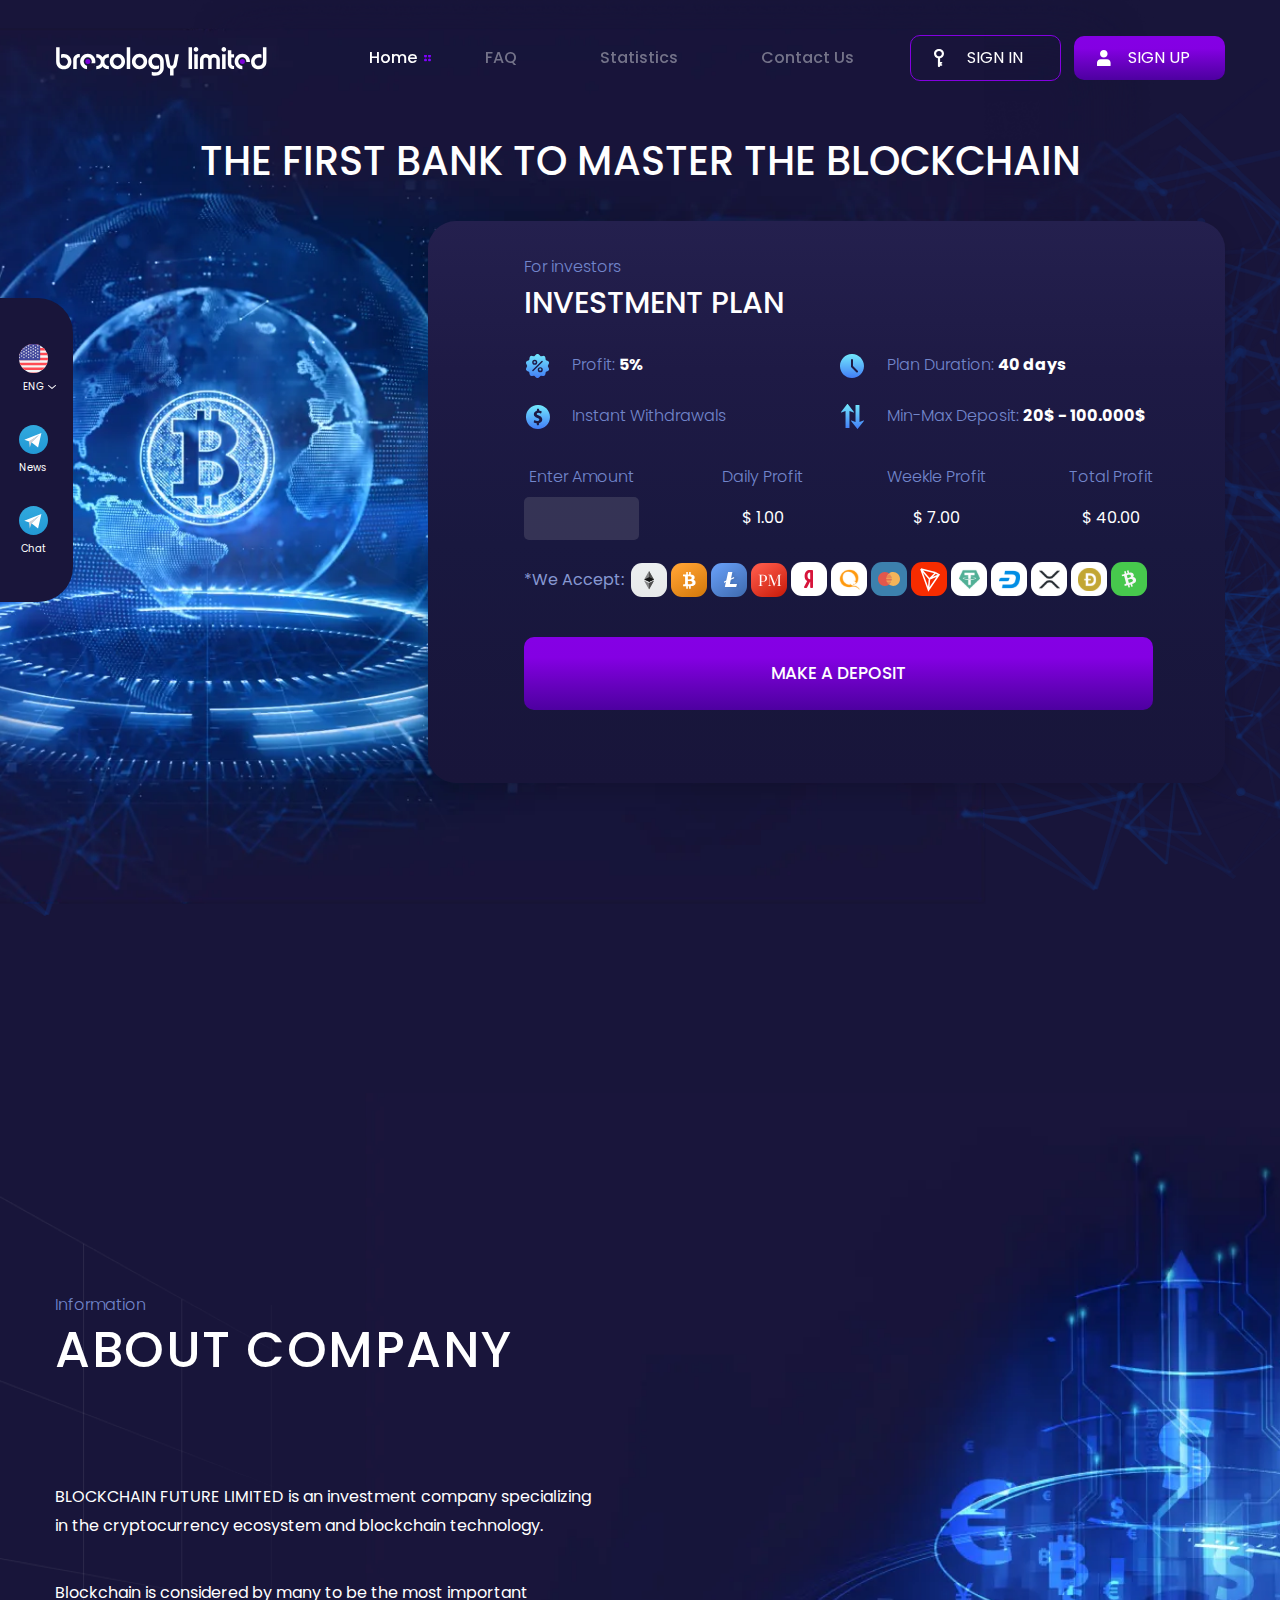
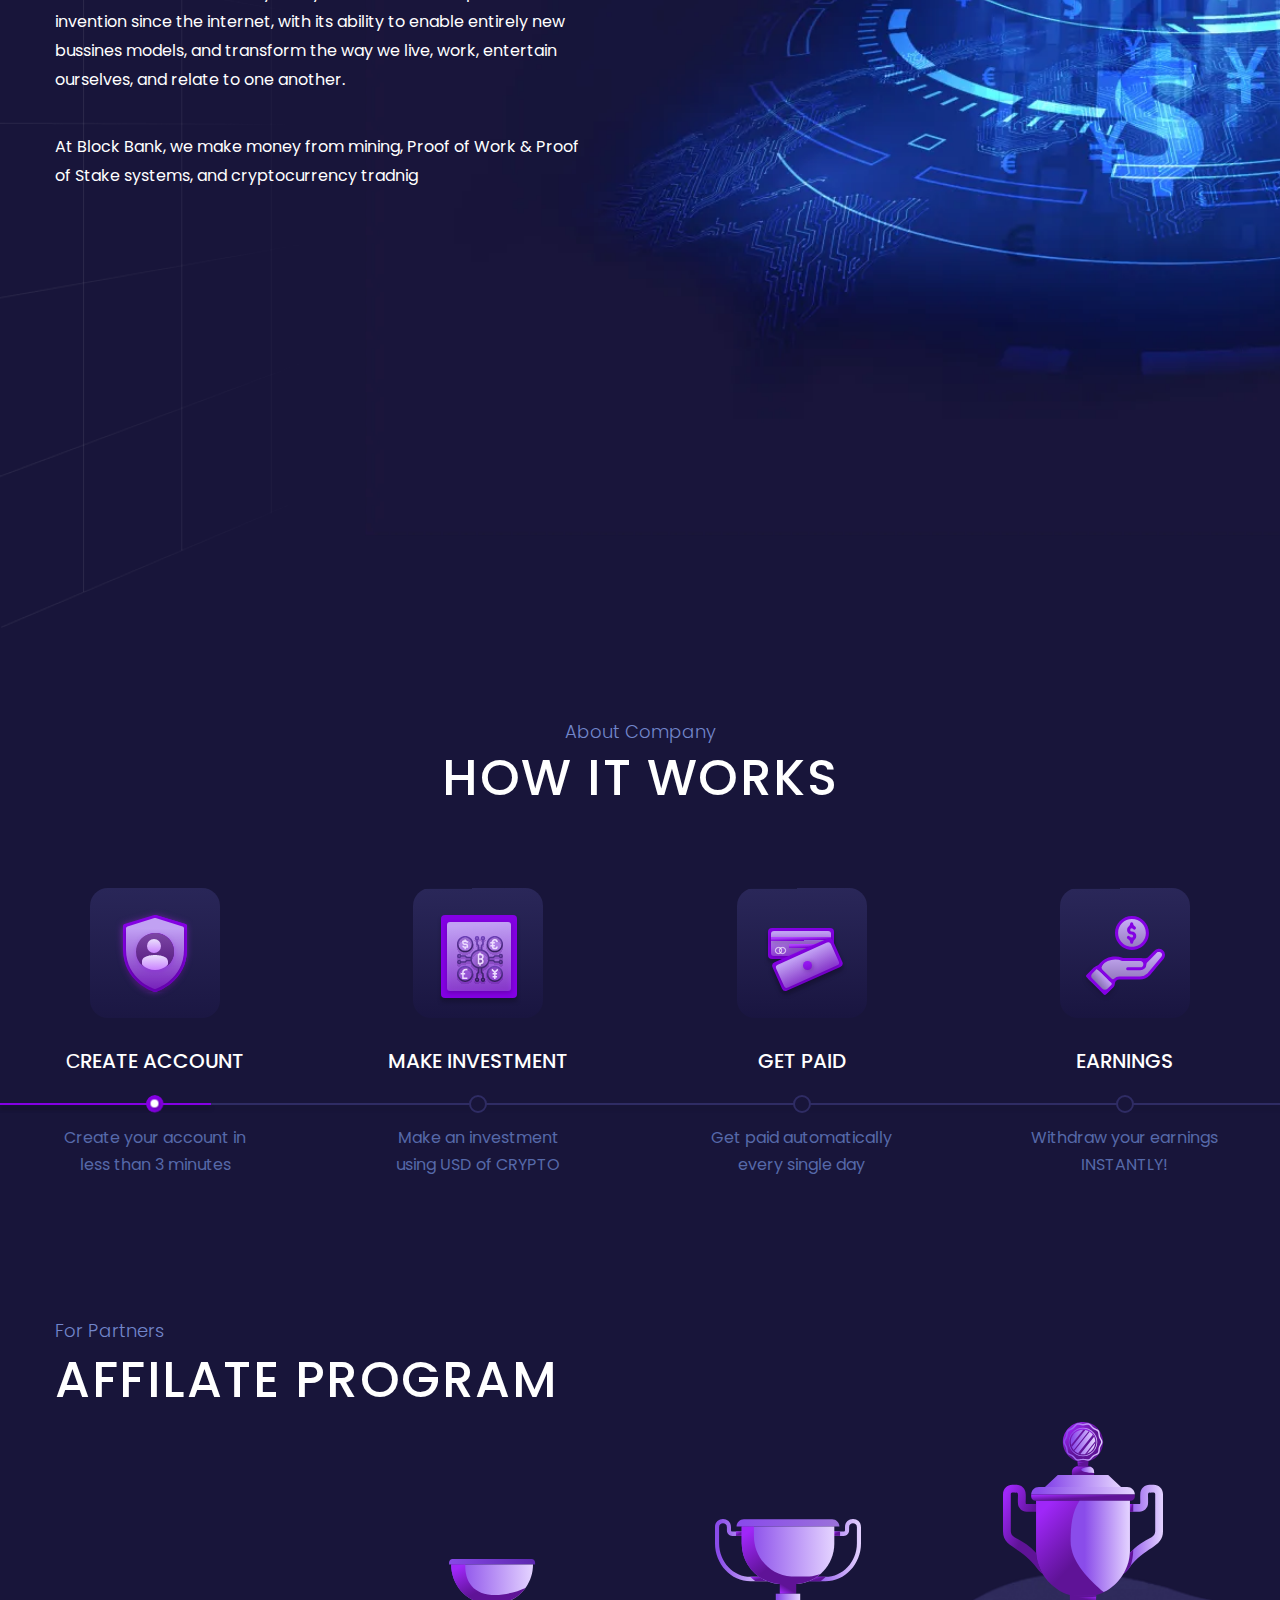
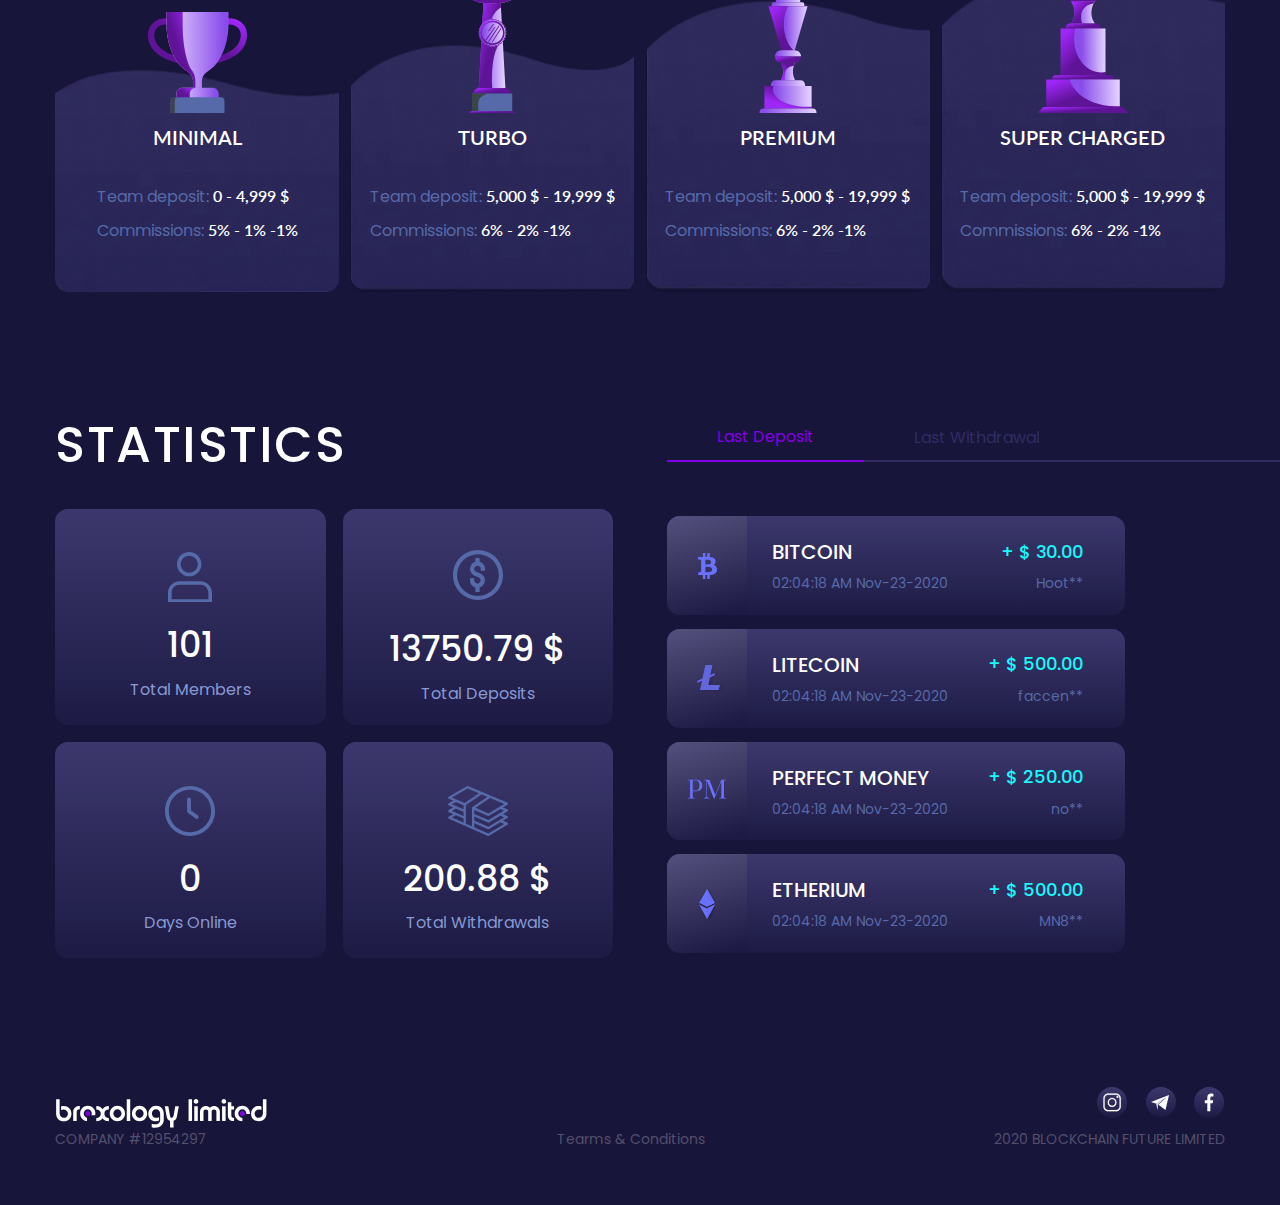
==== index.html @ f053d2dd "Project is finished." ====
<!DOCTYPE html><html lang="en"><head>   <meta charset="UTF-8">   <meta http-equiv="X-UA-Compatible" content="IE=edge">   <meta name="viewport" content="width=device-width, initial-scale=1.0">   <link rel="stylesheet" href="css/style.min.css">   <link rel="preconnect" href="https://fonts.gstatic.com">	<link href="https://fonts.googleapis.com/css2?family=Lato:wght@700&family=Poppins:wght@300;400;500;600&display=swap" rel="stylesheet">    <title>Brexology Limited</title></head><body>	<!-- .wrapper -->	<div class="wrapper">		<!-- .header --><header class="header">	<div class="container">		<div class="header__body">			<div class="header__left logo">				<div class="header__language">					<picture><source srcset="img/usa.svg" type="image/webp"><img src="img/usa.svg" alt="img" class="header__language-img"></picture>				</div>				<a href="#" class="logo__link">				   <picture><source srcset="img/logo.svg" type="image/webp"><img class="logo__img" src="img/logo.svg" alt="broxology limitod"></picture>				</a>			</div>			<div class="header__right">				<ul class="header__list">					<li class="header__item">						<a href="index.html" class="header__link header__link--active">						   Home					   </a>				   </li>					<li class="header__item">						<a href="faq.html" class="header__link">						   FAQ					   </a>				   </li>					<li class="header__item">						<a href="statistics.html" class="header__link">						   Statistics					   </a>				   </li>					<li class="header__item">						<a href="contact.html" class="header__link ">						   Contact Us					   </a>				   </li>				</ul>				<div class="header__enter">					<a class="header__signin" href="#" >						SIGN IN 					</a>					<a class="header__signup" href="sign-up.html" >						SIGN UP					</a>				</div>				<div class="header__socials">					<a href="#" class="header__socials-link">						<picture><source srcset="img/telegram.svg" type="image/webp"><img src="img/telegram.svg" alt="telegram"></picture>						<p class="header__socials-text">							News						</p>					</a>					<a href="#" class="header__socials-link">						<picture><source srcset="img/telegram.svg" type="image/webp"><img src="img/telegram.svg" alt="telegram"></picture>						<p class="header__socials-text">							Chat						</p>					</a>				</div>			</div>			<div class="header__burger">				<span></span>			</div>		</div>	</div></header>		<!-- .main -->		<main class="main">			<div class="left-socials">				<div class="left-socials__language">					<picture><source srcset="img/usa.svg" type="image/webp"><img src="img/usa.svg" alt="img" class="left-socials__language-img"></picture>					<p class="left-socials__language-text">						ENG					</p>				</div>				<a href="#" class="left-socials__link">					<picture><source srcset="img/telegram.svg" type="image/webp"><img src="img/telegram.svg" alt="telegram"></picture>					<p class="left-socials__text">						News					</p>				</a>				<a href="#" class="left-socials__link">					<picture><source srcset="img/telegram.svg" type="image/webp"><img src="img/telegram.svg" alt="telegram"></picture>					<p class="left-socials__text">						Chat					</p>				</a>			</div>			<section class="bank">				<div class="container">					<div class="bank__body">						<h1 class="bank__title">							THE FIRST BANK TO MASTER THE BLOCKCHAIN						</h1>						<div class="bank-wrapper">							<div class="bank__card">								<p class="bank__card-uptitle">									For investors								</p>								<h3 class="bank__card-title">									investment plan								</h3>								<div class="bank__card-info">									<p class="bank__card-text bank__card-text--profit">										Profit: <span>5%</span>									</p>									<p class="bank__card-text bank__card-text--duration">										Plan Duration: <span>40 days</span>									</p>									<p class="bank__card-text bank__card-text--withdrawals">										Instant Withdrawals									</p>									<p class="bank__card-text bank__card-text--deposit">										Min-Max Deposit: <span>20$ - 100.000$</span>									</p>								</div>								<div class="bank__calculator calculator">									<div class="calculator-wrapper">										<p class="calculator__title">											Enter Amount										</p>										<p>											<input type="text" class="calculator__input">										</p>									</div>									<div class="calculator-wrapper">										<p class="calculator__title">											Daily Profit										</p>										<div class="calculator__result calculator__result--daily">											$ 1.00										</div>									</div>									<div class="calculator-wrapper">										<p class="calculator__title">											Weekle Profit										</p>										<div class="calculator__result calculator__result--weekly">											$ 7.00  										</div>									</div>									<div class="calculator-wrapper">										<p class="calculator__title">											Total Profit										</p>										<div class="calculator__result calculator__result--total">											$ 40.00    										</div>									</div>								</div>								<div class="bank__accept">									<p class="bank__accept-title">										*We Accept:									</p>									<div class="bank__accept-images">										<picture><source srcset="img/bank/img-1.svg" type="image/webp"><img src="img/bank/img-1.svg" alt="img"></picture>										<picture><source srcset="img/bank/img-2.svg" type="image/webp"><img src="img/bank/img-2.svg" alt="img"></picture>										<picture><source srcset="img/bank/img-3.svg" type="image/webp"><img src="img/bank/img-3.svg" alt="img"></picture>										<picture><source srcset="img/bank/img-4.svg" type="image/webp"><img src="img/bank/img-4.svg" alt="img"></picture>										<picture><source srcset="img/bank/img-5.svg" type="image/webp"><img src="img/bank/img-5.svg" alt="img"></picture>										<picture><source srcset="img/bank/img-6.svg" type="image/webp"><img src="img/bank/img-6.svg" alt="img"></picture>										<picture><source srcset="img/bank/img-7.svg" type="image/webp"><img src="img/bank/img-7.svg" alt="img"></picture>										<picture><source srcset="img/bank/img-8.svg" type="image/webp"><img src="img/bank/img-8.svg" alt="img"></picture>										<picture><source srcset="img/bank/img-9.svg" type="image/webp"><img src="img/bank/img-9.svg" alt="img"></picture>										<picture><source srcset="img/bank/img-10.svg" type="image/webp"><img src="img/bank/img-10.svg" alt="img"></picture>										<picture><source srcset="img/bank/img-11.svg" type="image/webp"><img src="img/bank/img-11.svg" alt="img"></picture>										<picture><source srcset="img/bank/img-12.svg" type="image/webp"><img src="img/bank/img-12.svg" alt="img"></picture>										<picture><source srcset="img/bank/img-13.svg" type="image/webp"><img src="img/bank/img-13.svg" alt="img"></picture>									</div>								</div>								<a class="bank__btn btn" href="#">									make a deposit  								</a>							</div>						</div>					</div>				</div>			</section>			<section class="about">				<div class="container">					<div class="about__body">						<p class="about__uptitle">							Information						</p>						<h2 class="about__title">							ABOUT COMPANY						</h2>						<div class="about-wrapper">							<p class="about__text">								BLOCKCHAIN FUTURE LIMITED is an investment company specializing in the								cryptocurrency ecosystem and blockchain technology.							</p>							<p class="about__text">								Blockchain is considered by many to be the most important								invention since the internet, with its ability to enable entirely new								bussines models, and transform the way we live, work, entertain								ourselves, and relate to one another.							</p>							<p class="about__text">								At Block Bank, we make money from mining, Proof of Work &								Proof of Stake systems, and cryptocurrency tradnig							</p>						</div>					</div>				</div>			</section>			<section class="work">				<div class="work__line"></div>				<div class="container">					<div class="work__body">						<p class="work__uptitle">							About Company						</p>						<h2 class="work__title">							HOW IT WORKS						</h2>						<div class="work__cards">							<div class="work__card">								<picture><source srcset="img/work/img-1.svg" type="image/webp"><img class="work__card-img" src="img/work/img-1.svg" alt="img"></picture>								<h4 class="work__card-title work__card-title--first">									СREATE ACCOUNT								</h4>								<p class="work__card-text">									Create your account in less than 3 minutes 								</p>							</div>							<div class="work__card">								<picture><source srcset="img/work/img-2.svg" type="image/webp"><img class="work__card-img" src="img/work/img-2.svg" alt="img"></picture>								<h4 class="work__card-title">									MAKE INVESTMENT								</h4>								<p class="work__card-text">									Make an investment using USD of CRYPTO								</p>							</div>							<div class="work__card">								<picture><source srcset="img/work/img-3.svg" type="image/webp"><img class="work__card-img" src="img/work/img-3.svg" alt="img"></picture>								<h4 class="work__card-title">									GET PAID								</h4>								<p class="work__card-text">									Get paid automatically every single day								</p>							</div>							<div class="work__card">								<picture><source srcset="img/work/img-4.svg" type="image/webp"><img class="work__card-img" src="img/work/img-4.svg" alt="img"></picture>								<h4 class="work__card-title">									earnings								</h4>								<p class="work__card-text">									Withdraw your earnings INSTANTLY!								</p>							</div>						</div>					</div>				</div>			</section>			<section class="program">				<div class="container">					<div class="program__body">						<p class="program__uptitle">							For Partners						</p>						<h2 class="program__title">							AFFILATE PROGRAM						</h2>						<div class="program__cards">							<div class="program__card program__card--first">								<picture><source srcset="img/program/img-1.svg" type="image/webp"><img src="img/program/img-1.svg" alt="img" class="program__card-img"></picture>								<h5 class="program__card-title">									MINIMAL								</h5>								<div class="program__card-wrapper">									<p class="program__card-text">										Team deposit: <span>0 - 4,999 $</span>									</p>									<p class="program__card-text">										Commissions: <span>5% - 1% -1%</span>									</p>								</div>							</div>							<div class="program__card program__card--second">								<picture><source srcset="img/program/img-2.svg" type="image/webp"><img src="img/program/img-2.svg" alt="img" class="program__card-img"></picture>								<h5 class="program__card-title">									TURBO								</h5>								<div class="program__card-wrapper">									<p class="program__card-text">										Team deposit: <span>5,000 $ - 19,999 $</span>									</p>									<p class="program__card-text">										Commissions: <span>6% - 2% -1%</span>									</p>								</div>							</div>							<div class="program__card program__card--third">								<picture><source srcset="img/program/img-3.svg" type="image/webp"><img src="img/program/img-3.svg" alt="img" class="program__card-img"></picture>								<h5 class="program__card-title">									PREMIUM								</h5>								<div class="program__card-wrapper">									<p class="program__card-text">										Team deposit: <span>5,000 $ - 19,999 $</span>									</p>									<p class="program__card-text">										Commissions: <span>6% - 2% -1%</span>									</p>								</div>							</div>							<div class="program__card program__card--fourth">								<picture><source srcset="img/program/img-4.svg" type="image/webp"><img src="img/program/img-4.svg" alt="img" class="program__card-img"></picture>								<h5 class="program__card-title">									SUPER CHARGED								</h5>								<div class="program__card-wrapper">									<p class="program__card-text">										Team deposit: <span>5,000 $ - 19,999 $</span>									</p>									<p class="program__card-text">										Commissions: <span>6% - 2% -1%</span>									</p>								</div>							</div>						</div>					</div>				</div>			</section>			<section class="stats">				<div class="container">					<div class="stats__body">						<div class="stats__left">							<h2 class="stats__title">								statistics							</h2>							<div class="stats__cards">								<div class="stats__card">									<picture><source srcset="img/platform-1.svg" type="image/webp"><img src="img/platform-1.svg" alt="img" class="stats__card-img"></picture>									<div class="stats__card-number">										101									</div>									<p class="stats__card-text">										Total Members									</p>								</div>								<div class="stats__card">									<picture><source srcset="img/platform-6.svg" type="image/webp"><img src="img/platform-6.svg" alt="img" class="stats__card-img"></picture>									<div class="stats__card-number">										13750.79 $									</div>									<p class="stats__card-text">										Total Deposits									</p>								</div>								<div class="stats__card">									<picture><source srcset="img/platform-2.svg" type="image/webp"><img src="img/platform-2.svg" alt="img" class="stats__card-img"></picture>									<div class="stats__card-number">										0									</div>									<p class="stats__card-text">										Days Online									</p>								</div>								<div class="stats__card">									<picture><source srcset="img/platform-7.svg" type="image/webp"><img src="img/platform-7.svg" alt="img" class="stats__card-img"></picture>									<div class="stats__card-number">										200.88 $									</div>									<p class="stats__card-text">										Total Withdrawals									</p>								</div>							</div>						</div>						<div class="stats__right">							<div class="stats__btns">								<div class="stats__btn active">									Last Deposit								</div>								<div class="stats__btn">									Last Withdrawal								</div>							</div>							<div class="stats__content">								<div class="stats__bottom-card active">									<div class="stats__row stats__row--bitcoin">										<div class="stats__bottom-card-top">											<h5 class="stats__bottom-card-title">												BITCOIN											</h5>											<div class="stats__bottom-card-price">												+ $ 30.00											</div>										</div>										<div class="stats__bottom-card-bottom">											<div class="stats__bottom-card-date">												02:04:18 AM  Nov-23-2020 											</div>											<div class="stats__bottom-card-mode">												Hoot**											</div>										</div>									</div>									<div class="stats__row stats__row--litecoin">										<div class="stats__bottom-card-top">											<h5 class="stats__bottom-card-title">												Litecoin											</h5>											<div class="stats__bottom-card-price">												+ $ 500.00											</div>										</div>										<div class="stats__bottom-card-bottom">											<div class="stats__bottom-card-date">												02:04:18 AM  Nov-23-2020 											</div>											<div class="stats__bottom-card-mode">												faccen**											</div>										</div>									</div>									<div class="stats__row stats__row--perfmoney">										<div class="stats__bottom-card-top">											<h5 class="stats__bottom-card-title">												Perfect money											</h5>											<div class="stats__bottom-card-price">												+ $ 250.00											</div>										</div>										<div class="stats__bottom-card-bottom">											<div class="stats__bottom-card-date">												02:04:18 AM  Nov-23-2020 											</div>											<div class="stats__bottom-card-mode">												no**											</div>										</div>									</div>									<div class="stats__row stats__row--etherium">										<div class="stats__bottom-card-top">											<h5 class="stats__bottom-card-title">												Etherium											</h5>											<div class="stats__bottom-card-price">												+ $ 500.00											</div>										</div>										<div class="stats__bottom-card-bottom">											<div class="stats__bottom-card-date">												02:04:18 AM  Nov-23-2020 											</div>											<div class="stats__bottom-card-mode">												MN8**											</div>										</div>									</div>								</div>								<div class="stats__bottom-card">									<div class="stats__row stats__row--bitcoin">										<div class="stats__bottom-card-top">											<h5 class="stats__bottom-card-title">												WITHDRAWAL											</h5>											<div class="stats__bottom-card-price">												+ $ 30.00											</div>										</div>										<div class="stats__bottom-card-bottom">											<div class="stats__bottom-card-date">												02:04:18 AM  Nov-23-2020 											</div>											<div class="stats__bottom-card-mode">												Hoot**											</div>										</div>									</div>									<div class="stats__row stats__row--litecoin">										<div class="stats__bottom-card-top">											<h5 class="stats__bottom-card-title">												WITHDRAWAL											</h5>											<div class="stats__bottom-card-price">												+ $ 500.00											</div>										</div>										<div class="stats__bottom-card-bottom">											<div class="stats__bottom-card-date">												02:04:18 AM  Nov-23-2020 											</div>											<div class="stats__bottom-card-mode">												faccen**											</div>										</div>									</div>									<div class="stats__row stats__row--perfmoney">										<div class="stats__bottom-card-top">											<h5 class="stats__bottom-card-title">												WITHDRAWAL											</h5>											<div class="stats__bottom-card-price">												+ $ 250.00											</div>										</div>										<div class="stats__bottom-card-bottom">											<div class="stats__bottom-card-date">												02:04:18 AM  Nov-23-2020 											</div>											<div class="stats__bottom-card-mode">												no**											</div>										</div>									</div>									<div class="stats__row stats__row--etherium">										<div class="stats__bottom-card-top">											<h5 class="stats__bottom-card-title">												WITHDRAWAL											</h5>											<div class="stats__bottom-card-price">												+ $ 500.00											</div>										</div>										<div class="stats__bottom-card-bottom">											<div class="stats__bottom-card-date">												02:04:18 AM  Nov-23-2020 											</div>											<div class="stats__bottom-card-mode">												MN8**											</div>										</div>									</div>								</div>							</div>						</div>					</div>				</div>			</section>		</main>		<!-- .footer --><footer class="footer">	<div class="container">		<div class="footer__body">			<div class="footer__left">				<div class="footer__logo logo">					<picture><source srcset="img/logo.svg" type="image/webp"><img class="logo__img" src="img/logo.svg" alt="logo"></picture>				</div>				<div class="footer__company">					COMPANY #12954297				</div>			</div>			<a class="footer__conditions" href="#">				Tearms & Conditions			</a>			<div class="footer__right">				<div class="footer__socials">					<a class="footer__link" href="#">						<picture><source srcset="img/socials/instagram.svg" type="image/webp"><img class="footer__img" src="img/socials/instagram.svg" alt="instagram"></picture>					</a>					<a class="footer__link" href="#">						<picture><source srcset="img/socials/telegram.svg" type="image/webp"><img class="footer__img" src="img/socials/telegram.svg" alt="telegram"></picture>					</a>					<a class="footer__link" href="#">						<picture><source srcset="img/socials/facebook.svg" type="image/webp"><img class="footer__img" src="img/socials/facebook.svg" alt="facebook"></picture>					</a>				</div>				<div class="footer__copyright">					2020 BLOCKCHAIN FUTURE LIMITED				</div>			</div>		</div>	</div></footer>	</div>	<script src="https://code.jquery.com/jquery-3.6.0.min.js"></script>   <script src="js/main.min.js"></script></body></html>
---- css/style.min.css ----
@charset "UTF-8";@font-face{font-family:FuturaPT-Medium;font-display:swap;src:url(../fonts/FuturaPT-Medium.woff) format("woff"),url(../fonts/FuturaPT-Medium.woff2) format("woff2");font-weight:400;font-style:normal}*{padding:0;margin:0;border:0;-webkit-tap-highlight-color:transparent}*,:after,:before{-webkit-box-sizing:border-box;box-sizing:border-box;-webkit-tap-highlight-color:transparent}:active,:focus{outline:0}a:active,a:focus{outline:0}aside,footer,header,nav{display:block}body,html{height:100%;width:100%;font-size:100%;line-height:1;font-size:14px;-ms-text-size-adjust:100%;-moz-text-size-adjust:100%;-webkit-text-size-adjust:100%}button,input,textarea{font-family:inherit}input::-ms-clear{display:none}button{cursor:pointer}button::-moz-focus-inner{padding:0;border:0}a,a:visited{text-decoration:none}a:hover{text-decoration:none}ul li{list-style:none}img{vertical-align:top}h1,h2,h3,h4,h5,h6{font-size:inherit;font-weight:400}body,html{height:100%}body{font-family:Poppins,sans-serif;font-weight:400;font-size:16px;line-height:24px;color:#8798d2;overflow-x:hidden;background-color:#18153a}body.fixed{overflow:hidden}.wrapper{display:-webkit-box;display:-ms-flexbox;display:flex;-webkit-box-orient:vertical;-webkit-box-direction:normal;-ms-flex-direction:column;flex-direction:column;min-height:100%}.main{-webkit-box-flex:1;-ms-flex:1 0 auto;flex:1 0 auto}.footer{-webkit-box-flex:0;-ms-flex:0 0 auto;flex:0 0 auto}.container{max-width:1200px;margin:0 auto;padding:0 15px}.image-wrapper{background-image:url(../img/statistic-bg.png);background-size:cover;background-position:center;background-repeat:no-repeat}.slider__slide{width:325px!important}.slider__row{display:-webkit-box;display:-ms-flexbox;display:flex;-webkit-box-align:center;-ms-flex-align:center;align-items:center;margin-bottom:17px;width:100%}.slider__row:last-child{margin-bottom:0}.slider__slide-info{padding-left:10px;width:100%}.slider__slide-top{display:-webkit-box;display:-ms-flexbox;display:flex;-webkit-box-align:center;-ms-flex-align:center;align-items:center;-webkit-box-pack:justify;-ms-flex-pack:justify;justify-content:space-between;margin-bottom:1px}.slider__slide-title{font-size:17px;line-height:1.7;color:#fff}.slider__slide-price{font-weight:500;font-size:17px;line-height:1.7;text-transform:uppercase;color:#18f8fa}.slider__slide-bottom{display:-webkit-box;display:-ms-flexbox;display:flex;-webkit-box-align:center;-ms-flex-align:center;align-items:center;-webkit-box-pack:justify;-ms-flex-pack:justify;justify-content:space-between}.slider__slide-date{font-size:12px;line-height:1.7;color:#5669a9}.slider__slide-mode{font-size:12px;line-height:1.7;color:#fff}.slick-track{display:-webkit-box;display:-ms-flexbox;display:flex}.slick-list{overflow:hidden}.slick-dots{display:-webkit-box;display:-ms-flexbox;display:flex;-webkit-box-align:center;-ms-flex-align:center;align-items:center;-webkit-box-pack:center;-ms-flex-pack:center;justify-content:center;padding-top:60px}.slick-dots button{background-color:transparent;font-size:0;border-radius:50%;width:11px;height:11px;border:1px solid rgba(114,134,203,.51)}.slick-dots li.slick-active button{background-color:#8100df;border-color:#8100df}.slick-dots li+li{margin-left:30px}.btn{position:relative;background:-webkit-gradient(linear,left top,left bottom,from(#8500e5),color-stop(28.13%,#8400e3),color-stop(62.5%,#6901c1),to(#4d00a0));background:-o-linear-gradient(top,#8500e5 0,#8400e3 28.13%,#6901c1 62.5%,#4d00a0 100%);background:linear-gradient(180deg,#8500e5 0,#8400e3 28.13%,#6901c1 62.5%,#4d00a0 100%);border-radius:10px;z-index:1}.btn::after{content:'';position:absolute;width:100%;height:100%;top:0;left:0;right:0;background:-webkit-gradient(linear,left top,left bottom,from(#640ba4),color-stop(28.13%,#580c8e),color-stop(62.5%,#4f0a89),to(#401073));background:-o-linear-gradient(top,#640ba4 0,#580c8e 28.13%,#4f0a89 62.5%,#401073 100%);background:linear-gradient(180deg,#640ba4 0,#580c8e 28.13%,#4f0a89 62.5%,#401073 100%);opacity:0;-webkit-transition:opacity .3s;-o-transition:opacity .3s;transition:opacity .3s;border-radius:10px;z-index:-1}.btn:hover::after{opacity:1}.btn:active{background:-webkit-gradient(linear,left top,left bottom,from(#3c1856),color-stop(50%,#481f65),to(#31174d));background:-o-linear-gradient(top,#3c1856 0,#481f65 50%,#31174d 100%);background:linear-gradient(180deg,#3c1856 0,#481f65 50%,#31174d 100%)}.btn:active::after{display:none}.left-socials{background:#19153a;border-radius:0 35px 35px 0;position:fixed;left:0;top:50%;-webkit-transform:translateY(-50%);-ms-transform:translateY(-50%);transform:translateY(-50%);padding:46px 0;width:73px;padding-left:10px;padding-right:17px;z-index:10}.left-socials__language{margin-bottom:31px;cursor:pointer}.left-socials__language-img{border-radius:50%;margin:0 auto 6px auto;display:block}.left-socials__language-text{background-image:url(../img/arrow.svg);background-position:right center;background-repeat:no-repeat;background-size:8px 4px}.left-socials__language-text,.left-socials__text{font-size:10px;line-height:15px;color:#fff;text-align:center}.left-socials__link{display:block;margin-bottom:31px;-webkit-transition:opacity .3s;-o-transition:opacity .3s;transition:opacity .3s}.left-socials__link:active,.left-socials__link:hover{opacity:.6}.left-socials__link:last-child{margin-bottom:0}.left-socials__link img{display:block;margin:0 auto 6px auto}.header{padding-top:35px;padding-bottom:20px;position:fixed;width:100%;left:0;top:0;z-index:10;background-color:transparent;-webkit-transition:all .25s;-o-transition:all .25s;transition:all .25s}.header.scroll{padding:15px 0;background-color:#100e27}.header__body{display:-webkit-box;display:-ms-flexbox;display:flex;-webkit-box-align:center;-ms-flex-align:center;align-items:center;-webkit-box-pack:justify;-ms-flex-pack:justify;justify-content:space-between}.header__left{display:-webkit-box;display:-ms-flexbox;display:flex;-webkit-box-align:center;-ms-flex-align:center;align-items:center}.header__language{display:none;margin-right:15px;cursor:pointer}.header__language-img{border-radius:50%}.header__right{display:-webkit-box;display:-ms-flexbox;display:flex;-webkit-box-align:center;-ms-flex-align:center;align-items:center}.header__list{display:-webkit-box;display:-ms-flexbox;display:flex;-webkit-box-align:center;-ms-flex-align:center;align-items:center;margin-right:15px}.header__link{font-weight:500;color:#747389;margin:0 41.5px;position:relative;-webkit-transition:all .6s;-o-transition:all .6s;transition:all .6s}.header__link:before{content:"";width:0;height:.1em;position:absolute;bottom:-5px;left:0;background:#8100ff;-webkit-transition:all .3s;-o-transition:all .3s;transition:all .3s}.header__link:hover:before{width:100%;left:0;background:#8100ff}.header__link--active{color:#fff;padding-right:13.5px;margin-right:12.5px}.header__link--active::after{content:'';position:absolute;right:0;top:50%;width:7px;height:7px;-webkit-transform:translateY(-50%);-ms-transform:translateY(-50%);transform:translateY(-50%);background-image:url(../img/nav-active.svg);background-position:center}.header__enter{text-transform:uppercase}.header__socials{display:none;-webkit-box-align:center;-ms-flex-align:center;align-items:center;-ms-flex-pack:distribute;justify-content:space-around;width:330px;padding-bottom:40px}.header__socials-link img{width:58px;height:58px;margin-bottom:10px}.header__socials-text{text-align:center;color:#fff;font-size:18px}.header__signin,.header__signup{width:151px;text-align:center;padding:10px 0;border-radius:10px;display:inline-block;color:#fff;padding-left:18px;position:relative;z-index:1}.header__signin::before,.header__signup::before{content:'';position:absolute;left:23px;top:50%;-webkit-transform:translateY(-50%);-ms-transform:translateY(-50%);transform:translateY(-50%)}.header__signin::after,.header__signup::after{content:'';width:100%;height:100%;opacity:0;border-radius:10px;position:absolute;top:0;left:0;z-index:-1;-webkit-transition:opacity .3s;-o-transition:opacity .3s;transition:opacity .3s}.header__signin:hover::after,.header__signup:hover::after{opacity:1}.header__signin:active::after,.header__signup:active::after{display:none}.header__signin{border:1px solid #8300e1;-webkit-transition:background .3s;-o-transition:background .3s;transition:background .3s}.header__signin::before{background-image:url(../img/sign-in.svg);width:10px;height:18px}.header__signin::after{background:-webkit-gradient(linear,left top,left bottom,from(#8500e5),color-stop(28.13%,#8400e3),color-stop(62.5%,#6901c1),to(#4d00a0));background:-o-linear-gradient(top,#8500e5 0,#8400e3 28.13%,#6901c1 62.5%,#4d00a0 100%);background:linear-gradient(180deg,#8500e5 0,#8400e3 28.13%,#6901c1 62.5%,#4d00a0 100%)}.header__signin:active{background:-webkit-gradient(linear,left top,left bottom,from(#640ba4),color-stop(28.13%,#580c8e),color-stop(62.5%,#4f0a89),to(#401073));background:-o-linear-gradient(top,#640ba4 0,#580c8e 28.13%,#4f0a89 62.5%,#401073 100%);background:linear-gradient(180deg,#640ba4 0,#580c8e 28.13%,#4f0a89 62.5%,#401073 100%)}.header__signup{background:-webkit-gradient(linear,left top,left bottom,from(#8500e5),color-stop(28.13%,#8400e3),color-stop(62.5%,#6901c1),to(#4d00a0));background:-o-linear-gradient(top,#8500e5 0,#8400e3 28.13%,#6901c1 62.5%,#4d00a0 100%);background:linear-gradient(180deg,#8500e5 0,#8400e3 28.13%,#6901c1 62.5%,#4d00a0 100%);margin-left:9px}.header__signup::before{background-image:url(../img/sign-up.svg);width:14px;height:16px}.header__signup::after{background:-webkit-gradient(linear,left top,left bottom,from(#640ba4),color-stop(28.13%,#580c8e),color-stop(62.5%,#4f0a89),to(#401073));background:-o-linear-gradient(top,#640ba4 0,#580c8e 28.13%,#4f0a89 62.5%,#401073 100%);background:linear-gradient(180deg,#640ba4 0,#580c8e 28.13%,#4f0a89 62.5%,#401073 100%)}.header__signup:active{background:-webkit-gradient(linear,left top,left bottom,from(#3c1856),color-stop(50%,#481f65),to(#31174d));background:-o-linear-gradient(top,#3c1856 0,#481f65 50%,#31174d 100%);background:linear-gradient(180deg,#3c1856 0,#481f65 50%,#31174d 100%)}.header__burger{display:none}.bank{padding-top:131px;padding-bottom:310px;background-image:url(../img/bank-bg.png);background-repeat:no-repeat;background-size:cover;background-position:center}.bank__title{text-align:center;font-weight:500;font-size:40px;line-height:60px;color:#fff;max-width:90%;margin:0 auto 30px auto}.bank-wrapper{display:-webkit-box;display:-ms-flexbox;display:flex;-webkit-box-pack:end;-ms-flex-pack:end;justify-content:flex-end}.bank__card{width:797px;padding:34px 72px 73px 96px;background:-webkit-gradient(linear,left top,left bottom,from(#24204e),color-stop(26.43%,#1e1a45),color-stop(57.43%,#19183f),to(#18153a));background:-o-linear-gradient(top,#24204e 0,#1e1a45 26.43%,#19183f 57.43%,#18153a 100%);background:linear-gradient(180deg,#24204e 0,#1e1a45 26.43%,#19183f 57.43%,#18153a 100%);-webkit-box-shadow:0 8px 21px rgba(0,0,0,.15);box-shadow:0 8px 21px rgba(0,0,0,.15);border-radius:28px}.bank__card-uptitle{color:#7286cb;font-weight:300;margin-bottom:1px}.bank__card-title{font-weight:500;font-size:30px;line-height:45px;text-transform:uppercase;color:#fff;margin-bottom:28px}.bank__card-info{display:-webkit-box;display:-ms-flexbox;display:flex;-webkit-box-align:center;-ms-flex-align:center;align-items:center;-webkit-box-pack:justify;-ms-flex-pack:justify;justify-content:space-between;-ms-flex-wrap:wrap;flex-wrap:wrap;margin-bottom:10px}.bank__card-text{font-weight:300;color:#7286cb;-webkit-box-flex:0;-ms-flex:0 0 50%;flex:0 0 50%;position:relative;padding-left:48px;margin-bottom:27px}.bank__card-text::before{content:'';position:absolute;top:50%;left:0;-webkit-transform:translateY(-50%);-ms-transform:translateY(-50%);transform:translateY(-50%);width:26px;height:26px;background-position:center;background-repeat:no-repeat}.bank__card-text--profit::before{background-image:url(../img/bank-profit.svg)}.bank__card-text--withdrawals::before{background-image:url(../img/bank-withdrawals.svg)}.bank__card-text--duration::before{background-image:url(../img/bank-duration.svg)}.bank__card-text--deposit::before{background-image:url(../img/bank-deposit.svg)}.bank__card-text span{color:#fff;font-weight:700}.bank__calculator{display:-webkit-box;display:-ms-flexbox;display:flex;-webkit-box-pack:justify;-ms-flex-pack:justify;justify-content:space-between;margin-bottom:22px;text-align:center}.bank__accept{display:-webkit-box;display:-ms-flexbox;display:flex;-webkit-box-align:center;-ms-flex-align:center;align-items:center;margin-bottom:40px}.bank__accept-title{margin-right:6px}.bank__accept-images img{-webkit-transition:-webkit-transform .1s;transition:-webkit-transform .1s;-o-transition:transform .1s;transition:transform .1s;transition:transform .1s,-webkit-transform .1s;cursor:pointer}.bank__accept-images img:hover{-webkit-transform:scale(1.09);-ms-transform:scale(1.09);transform:scale(1.09)}.bank__btn{display:block;width:629px;max-width:100%;font-weight:500;font-size:17px;line-height:25px;text-transform:uppercase;color:#fff;text-align:center;padding:24px 4px}.calculator-wrapper:first-child .calculator__title{margin-bottom:8px}.calculator__title{color:#7286cb;font-weight:300;margin-bottom:17px}.calculator__input{background:rgba(62,60,92,.76);border-radius:5px;padding:9px 3px;width:115px;text-align:center;font-size:17px;line-height:25px;color:#fff}.calculator__result{color:#fff}.about{padding-top:200px;padding-bottom:400px;background-image:url(../img/about-bg.png);background-repeat:no-repeat;background-size:cover}.about__uptitle{font-weight:300;color:#7286cb;margin-bottom:1px}.about__title{font-weight:500;font-size:50px;line-height:64px;letter-spacing:.03em;text-transform:uppercase;color:#fff;margin-bottom:100px}.about-wrapper{max-width:538px}.about__text{line-height:29px;color:#fff;margin-bottom:38px}.work{padding-top:90px;position:relative}.work__line{position:absolute;bottom:73px;left:0;width:100%;height:2px;background-color:#2f2c64;-webkit-box-shadow:0 4px 4px rgba(0,0,0,.15);box-shadow:0 4px 4px rgba(0,0,0,.15);z-index:2}.work__line::before{content:'';position:absolute;left:0;top:0;width:24.5%;height:2px;background-color:#8400e4;-webkit-box-shadow:0 4px 4px rgba(0,0,0,.21);box-shadow:0 4px 4px rgba(0,0,0,.21)}.work__uptitle{text-align:center;margin-bottom:1px;font-weight:300;font-size:18px;line-height:27px;color:#7286cb}.work__title{margin-bottom:78px;text-align:center;font-weight:500;font-size:50px;line-height:64px;letter-spacing:.03em;text-transform:uppercase;color:#fff}.work__cards{display:-webkit-box;display:-ms-flexbox;display:flex;-webkit-box-align:start;-ms-flex-align:start;align-items:flex-start;-webkit-box-pack:justify;-ms-flex-pack:justify;justify-content:space-between}.work__card{max-width:200px}.work__card-img{display:block;margin:0 auto;margin-bottom:26px}.work__card-title{font-weight:500;font-size:20px;line-height:1.7;text-align:center;color:#fff;padding-bottom:46px;text-transform:uppercase;position:relative}.work__card-title::before{content:'';position:absolute;bottom:11px;left:50%;-webkit-transform:translateX(-50%);-ms-transform:translateX(-50%);transform:translateX(-50%);width:18px;height:18px;background-color:#18153a;border:2px solid #2f2c64;border-radius:50%;z-index:4}.work__card-title--first::before{background-image:url(../img/work-dot.svg);background-color:transparent;border:none;background-repeat:no-repeat;background-position:center}.work__card-text{line-height:1.7;text-align:center;color:#5669a9}.program{padding-top:139px;padding-bottom:98px}.program__uptitle{font-weight:300;font-size:18px;line-height:27px;color:#7286cb;margin-bottom:4px}.program__title{font-weight:450;font-size:50px;line-height:64px;letter-spacing:.03em;text-transform:uppercase;color:#fff;margin-bottom:10px}.program__cards{display:-webkit-box;display:-ms-flexbox;display:flex;-webkit-box-align:end;-ms-flex-align:end;align-items:flex-end;-webkit-box-pack:justify;-ms-flex-pack:justify;justify-content:space-between;-ms-flex-wrap:wrap;flex-wrap:wrap;margin-bottom:23px}.program__card{padding-bottom:43px;-webkit-box-flex:0;-ms-flex:0 0 284px;flex:0 0 284px;position:relative;border-radius:13px;display:-webkit-box;display:-ms-flexbox;display:flex;-webkit-box-orient:vertical;-webkit-box-direction:normal;-ms-flex-direction:column;flex-direction:column;-webkit-box-align:center;-ms-flex-align:center;align-items:center}.program__card::before{content:'';width:100%;position:absolute;left:0;bottom:0;z-index:-1;background-size:cover;border-radius:13px}.program__card--first::before{height:287px;background-image:url(../img/program-card-bg-1.png)}.program__card--second::before{height:314px;background-image:url(../img/program-card-bg-2.png)}.program__card--third::before{height:370px;background-image:url(../img/program-card-bg-2.png)}.program__card--fourth::before{height:406px;background-image:url(../img/program-card-bg-2.png);background-position:left}.program__card-img{display:block;margin:0 auto;margin-bottom:7px}.program__card-title{text-align:center;font-family:Lato;font-style:normal;font-weight:600;font-size:20px;line-height:1.7;color:#fff;margin-bottom:28px}.program__card-text{line-height:1.7;color:#5669a9;margin-bottom:5px}.program__card-text span{font-family:Lato;font-weight:600;line-height:1.7;text-align:center;color:#fff}.stats{padding-bottom:64px}.stats__body{display:grid;grid-template-columns:repeat(2,1fr);grid-gap:54px}.stats__title{font-weight:500;font-size:50px;line-height:64px;letter-spacing:.03em;text-transform:uppercase;color:#fff;margin-bottom:32px}.stats__cards{display:grid;grid-template-rows:repeat(2,1fr);grid-template-columns:repeat(2,1fr);grid-gap:17px}.stats__card{display:-webkit-box;display:-ms-flexbox;display:flex;-webkit-box-align:center;-ms-flex-align:center;align-items:center;-webkit-box-pack:center;-ms-flex-pack:center;justify-content:center;-webkit-box-orient:vertical;-webkit-box-direction:normal;-ms-flex-direction:column;flex-direction:column;background:-webkit-gradient(linear,left top,left bottom,from(#3c386d),to(#1d1b45));background:-o-linear-gradient(top,#3c386d 0,#1d1b45 100%);background:linear-gradient(180deg,#3c386d 0,#1d1b45 100%);border-radius:13px;padding:40px 0 17px;cursor:pointer;-webkit-transition:-webkit-transform .2s;transition:-webkit-transform .2s;-o-transition:transform .2s;transition:transform .2s;transition:transform .2s,-webkit-transform .2s;min-height:206px}.stats__card:hover{-webkit-transform:translateY(-2%);-ms-transform:translateY(-2%);transform:translateY(-2%)}.stats__card-img{margin-bottom:12px}.stats__card-number{font-weight:500;font-size:35px;line-height:177.5%;text-align:center;color:#fff}.stats__card-text{line-height:177.5%;color:#8798d2}.stats__btns{display:-webkit-box;display:-ms-flexbox;display:flex;-webkit-box-align:center;-ms-flex-align:center;align-items:center;position:relative;margin-bottom:54px}.stats__btns::before{content:'';position:absolute;bottom:0;left:0;width:100vw;height:2px;background-color:#2f2c64;z-index:-1}.stats__btn{padding:10px 50px;line-height:1.7;color:#2f2c64;cursor:pointer}.stats__btn.active{color:#8400e4;border-bottom:2px solid #8400e4}.stats__bottom-card{display:none}.stats__bottom-card.active{display:block}.stats__row{max-width:458px;background:-webkit-gradient(linear,left top,left bottom,from(#3c386d),to(#1d1b45));background:-o-linear-gradient(top,#3c386d 0,#1d1b45 100%);background:linear-gradient(180deg,#3c386d 0,#1d1b45 100%);border-radius:13px;padding:19px 42px 19px 105px;position:relative}.stats__row::before{content:'';position:absolute;left:0;top:0;width:80px;height:100%;background-repeat:no-repeat;background-position:center}.stats__row--bitcoin::before{background-image:url(../img/stats-img-1.svg)}.stats__row--litecoin::before{background-image:url(../img/stats-img-2.svg)}.stats__row--perfmoney::before{background-image:url(../img/stats-img-3.svg)}.stats__row--etherium::before{background-image:url(../img/stats-img-4.svg)}.stats__row+.stats__row{margin-top:14px}.stats__bottom-card-top{display:-webkit-box;display:-ms-flexbox;display:flex;-webkit-box-align:center;-ms-flex-align:center;align-items:center;-webkit-box-pack:justify;-ms-flex-pack:justify;justify-content:space-between;margin-bottom:3px}.stats__bottom-card-title{font-weight:500;font-size:20px;line-height:1.7;text-transform:uppercase;color:#fff}.stats__bottom-card-price{font-weight:500;font-size:18px;line-height:1.7;text-transform:uppercase;color:#18f8fa}.stats__bottom-card-bottom{display:-webkit-box;display:-ms-flexbox;display:flex;-webkit-box-align:center;-ms-flex-align:center;align-items:center;-webkit-box-pack:justify;-ms-flex-pack:justify;justify-content:space-between}.stats__bottom-card-date,.stats__bottom-card-mode{font-size:14px;line-height:1.7;color:#5669a9}.platform{padding-top:131px;padding-bottom:66px}.platform__uptitle{font-weight:300;color:#7286cb;margin-bottom:4px}.platform__title{font-weight:500;font-size:40px;line-height:51px;letter-spacing:.03em;text-transform:uppercase;margin-bottom:30px;color:#fff}.platform__cards{display:grid;grid-template-rows:repeat(2,1fr);grid-template-columns:repeat(4,1fr);grid-gap:13px}.platform__card{display:-webkit-box;display:-ms-flexbox;display:flex;-webkit-box-align:center;-ms-flex-align:center;align-items:center;-webkit-box-pack:center;-ms-flex-pack:center;justify-content:center;-webkit-box-orient:vertical;-webkit-box-direction:normal;-ms-flex-direction:column;flex-direction:column;background:-webkit-gradient(linear,left top,left bottom,from(#3c386d),to(#1d1b45));background:-o-linear-gradient(top,#3c386d 0,#1d1b45 100%);background:linear-gradient(180deg,#3c386d 0,#1d1b45 100%);border-radius:13px;padding:40px 0 17px;cursor:pointer;-webkit-transition:-webkit-transform .2s;transition:-webkit-transform .2s;-o-transition:transform .2s;transition:transform .2s;transition:transform .2s,-webkit-transform .2s;min-height:206px}.platform__card:hover{-webkit-transform:translateY(-2%);-ms-transform:translateY(-2%);transform:translateY(-2%)}.platform__card-img{margin-bottom:13px}.platform__card-number{font-weight:500;font-size:35px;line-height:1.77;color:#fff;margin-bottom:1px}.platform__card-number span{font-size:20px}.platform__card-text{line-height:1.7}.members{padding-bottom:38px}.members__uptitle{font-weight:300;color:#7286cb;margin-bottom:4px}.members__title{font-weight:500;font-size:40px;line-height:51px;letter-spacing:.03em;text-transform:uppercase;color:#fff;margin-bottom:30px}.members__cards{display:-webkit-box;display:-ms-flexbox;display:flex;-webkit-box-align:start;-ms-flex-align:start;align-items:flex-start;-webkit-box-pack:justify;-ms-flex-pack:justify;justify-content:space-between}.members__card{padding:41px 35px 50px;background:-webkit-gradient(linear,left top,left bottom,from(#3c386d),to(#1d1b45));background:-o-linear-gradient(top,#3c386d 0,#1d1b45 100%);background:linear-gradient(180deg,#3c386d 0,#1d1b45 100%);border-radius:13px}.members__card-title{font-weight:500;font-size:25px;line-height:1.7;color:#fff;margin-bottom:10px}.members__table td{padding-bottom:20px}.members__table-title{font-weight:500;line-height:1.7;text-align:left;color:rgba(210,219,250,.3);padding-bottom:16px}.members__table-title:last-of-type{padding-left:41px}.members__table-user{font-size:14px;line-height:177.5%;color:#fff;padding-right:35px}.members__table-amount{font-size:16px;line-height:1.7;color:#7286cb}.members__table-roi{padding-left:41px;line-height:1.7;color:#fff}.deposits{background-color:#18153a;padding-top:38px;padding-bottom:47px}.deposits__title{font-weight:500;font-size:30px;line-height:177.5%;text-transform:uppercase;color:#8400e4;margin-bottom:33px}.withdrawal{background-color:#18153a;padding-bottom:65px}.withdrawal__title{font-weight:500;font-size:30px;line-height:177.5%;text-transform:uppercase;color:#8400e4;margin-bottom:33px}.faq-main{background-image:url(../img/faq-bg.png);background-repeat:no-repeat;background-size:cover;background-position:center;background-attachment:fixed}.faq{padding-top:131px;padding-bottom:74px}.faq__uptitle{color:#7286cb;margin-bottom:4px}.faq__title{font-size:40px;line-height:51px;letter-spacing:.03em;text-transform:uppercase;font-weight:500;color:#fff;margin-bottom:30px}.faq__tabs{display:-webkit-box;display:-ms-flexbox;display:flex;-webkit-box-align:start;-ms-flex-align:start;align-items:flex-start}.faq__tabs-btns{display:block;margin-right:25px;border-radius:28px}.faq__tabs-list{padding:25px 0;background:-webkit-gradient(linear,left top,left bottom,from(#24204e),color-stop(26.43%,#1e1a45),color-stop(57.43%,#19183f),to(#18153a));background:-o-linear-gradient(top,#24204e 0,#1e1a45 26.43%,#19183f 57.43%,#18153a 100%);background:linear-gradient(180deg,#24204e 0,#1e1a45 26.43%,#19183f 57.43%,#18153a 100%);-webkit-box-shadow:0 8px 21px rgba(0,0,0,.15);box-shadow:0 8px 21px rgba(0,0,0,.15);border-radius:28px}.faq__tab{cursor:pointer;line-height:26px;color:#fff;padding:14px 90px 14px 45px;min-width:323px}.faq__tab.active{background:-o-linear-gradient(94.73deg,rgba(50,40,151,.39) -16.6%,rgba(26,24,64,.39) 232%,rgba(26,24,65,.39) 288.67%);background:linear-gradient(355.27deg,rgba(50,40,151,.39) -16.6%,rgba(26,24,64,.39) 232%,rgba(26,24,65,.39) 288.67%);position:relative}.faq__tab.active::before{content:'';position:absolute;top:0;left:0;width:4px;height:100%;background-color:#3022b5}.faq__tabs-info{display:none}.faq__tabs-info.active{display:block}.faq__tabs-spoiler{width:calc(1170px - 350px);background:-webkit-gradient(linear,left top,left bottom,from(#24204e),color-stop(26.43%,#1e1a45),color-stop(57.43%,#19183f),to(#18153a));background:-o-linear-gradient(top,#24204e 0,#1e1a45 26.43%,#19183f 57.43%,#18153a 100%);background:linear-gradient(180deg,#24204e 0,#1e1a45 26.43%,#19183f 57.43%,#18153a 100%);-webkit-box-shadow:0 8px 21px rgba(0,0,0,.15);box-shadow:0 8px 21px rgba(0,0,0,.15);border-radius:13px;margin-bottom:15px}.faq__tabs-title{padding:22px 20px 22px 42px;line-height:26px;color:#818ed3;position:relative;cursor:pointer}.faq__tabs-title.active .faq__tabs-cross::after,.faq__tabs-title.active .faq__tabs-cross::before{background-color:#8400e4}.faq__tabs-title.active .faq__tabs-cross::before{-webkit-transform:rotate(135deg);-ms-transform:rotate(135deg);transform:rotate(135deg)}.faq__tabs-title.active .faq__tabs-cross::after{-webkit-transform:rotate(45deg);-ms-transform:rotate(45deg);transform:rotate(45deg);top:9px}.faq__tabs-cross{display:block;width:18px;height:18px;position:absolute;top:50%;-webkit-transform:translateY(-50%);-ms-transform:translateY(-50%);transform:translateY(-50%);right:22px}.faq__tabs-cross::after,.faq__tabs-cross::before{content:'';position:absolute;width:100%;height:3px;top:0;right:0;background-color:#fff;-webkit-transition:-webkit-transform .3s;transition:-webkit-transform .3s;-o-transition:transform .3s;transition:transform .3s;transition:transform .3s,-webkit-transform .3s}.faq__tabs-cross::before{top:50%;-webkit-transform:translateY(-50%);-ms-transform:translateY(-50%);transform:translateY(-50%)}.faq__tabs-cross::after{-webkit-transform:rotate(90deg);-ms-transform:rotate(90deg);transform:rotate(90deg);top:8px}.faq__tabs-text{padding:10px 0 42px 42px;line-height:26px;color:#fff;width:77%;display:none}.contact-wrapper{background-image:url(../img/contact-bg.png);background-size:cover;background-repeat:no-repeat;background-position:bottom}.contact-wrapper .footer{background-color:transparent}.contact{padding-top:131px;padding-bottom:69px}.contact__uptitle{color:#7286cb;margin-bottom:4px}.contact__title{font-weight:500;font-size:40px;line-height:51px;letter-spacing:.03em;text-transform:uppercase;margin-bottom:30px;color:#fff}.contact__block{display:-webkit-box;display:-ms-flexbox;display:flex;-webkit-box-align:start;-ms-flex-align:start;align-items:flex-start;-webkit-box-pack:justify;-ms-flex-pack:justify;justify-content:space-between}.contact__form{padding:38px 51px 53px;background:-webkit-gradient(linear,left top,left bottom,from(#24204e),color-stop(26.43%,#1e1a45),color-stop(57.43%,#19183f),to(#18153a));background:-o-linear-gradient(top,#24204e 0,#1e1a45 26.43%,#19183f 57.43%,#18153a 100%);background:linear-gradient(180deg,#24204e 0,#1e1a45 26.43%,#19183f 57.43%,#18153a 100%);-webkit-box-shadow:0 8px 21px rgba(0,0,0,.15);box-shadow:0 8px 21px rgba(0,0,0,.15);border-radius:28px;max-width:589px;margin-right:57px}.contact__form-title{font-weight:500;font-size:30px;line-height:45px;color:#fff;margin-bottom:29px}.contact__form-input{padding:15px 20px 15px 53px;display:block;margin-bottom:15px;background-color:rgba(62,60,92,.46);color:#7286cb;border-radius:5px;width:100%;line-height:24px;font-size:16px}.contact__form-input::-webkit-input-placeholder{color:#7286cb;line-height:24px;font-size:16px}.contact__form-input::-moz-placeholder{color:#7286cb;line-height:24px;font-size:16px}.contact__form-input:-ms-input-placeholder{color:#7286cb;line-height:24px;font-size:16px}.contact__form-input::-ms-input-placeholder{color:#7286cb;line-height:24px;font-size:16px}.contact__form-input::placeholder{color:#7286cb;line-height:24px;font-size:16px}.contact__form-textarea{background-color:rgba(62,60,92,.46);color:#7286cb;border-radius:5px;padding-left:53px;max-width:100%;width:100%;resize:none;padding-top:18px;height:353px;padding-right:25px;display:block;margin-bottom:21px;font-size:16px;line-height:24px}.contact__form-textarea::-webkit-input-placeholder{color:#7286cb;line-height:24px;font-size:16px}.contact__form-textarea::-moz-placeholder{color:#7286cb;line-height:24px;font-size:16px}.contact__form-textarea:-ms-input-placeholder{color:#7286cb;line-height:24px;font-size:16px}.contact__form-textarea::-ms-input-placeholder{color:#7286cb;line-height:24px;font-size:16px}.contact__form-textarea::placeholder{color:#7286cb;line-height:24px;font-size:16px}.contact__form-wrapper{display:-webkit-box;display:-ms-flexbox;display:flex;-webkit-box-align:center;-ms-flex-align:center;align-items:center}.contact__form-numbers{background-color:rgba(62,60,92,.46);border-radius:5px;color:#7286cb;width:171px;padding:14px 0;text-align:center;margin-right:24px;font-size:16px;line-height:24px}.contact__form-numbers::-webkit-input-placeholder{color:#7286cb;font-size:16px;line-height:24px}.contact__form-numbers::-moz-placeholder{color:#7286cb;font-size:16px;line-height:24px}.contact__form-numbers:-ms-input-placeholder{color:#7286cb;font-size:16px;line-height:24px}.contact__form-numbers::-ms-input-placeholder{color:#7286cb;font-size:16px;line-height:24px}.contact__form-numbers::placeholder{color:#7286cb;font-size:16px;line-height:24px}.contact__form-btn{font-weight:500;font-size:15px;line-height:22px;text-transform:uppercase;color:#fff;padding:14px 0;width:291px}.contact__info{max-width:524px}.contact__info-title-top{font-size:20px;line-height:30px;text-transform:uppercase;color:#fff;margin-bottom:13px}.contact__info-text{line-height:26px;color:#fff;margin-bottom:13px}.contact__info-text--middle{margin-bottom:23px}.contact__info-text--bottom{margin-bottom:28px}.contact__info-btn{display:block;max-width:524px;width:100%;text-align:center;padding:13px 0;font-weight:500;font-size:17px;line-height:25px;text-transform:uppercase;color:#fff;margin-bottom:48px}.contact__info-title-bottom{font-weight:600;font-size:25px;line-height:37px;color:#fff;margin-bottom:12px}.contact__details-address,.contact__details-company,.contact__details-socials{padding-left:59px;position:relative}.contact__details-address::before,.contact__details-company::before,.contact__details-socials::before{content:'';position:absolute;left:0;top:0;background-repeat:no-repeat;background-position:center}.contact__details-title{color:#fff;margin-bottom:8px}.contact__details-text{color:#7286cb;margin-bottom:30px;max-width:330px}.contact__details-address::before{width:20px;height:27px;background-image:url(../img/contact-address.svg)}.contact__details-company::before{width:28px;height:28px;background-image:url(../img/contact-company.svg)}.contact__details-socials::before{width:28px;height:28px;background-image:url(../img/contact-socials.svg)}.contact__socials{margin-top:15px}.contact__link:hover{opacity:.6}.contact__link+.contact__link{margin-left:11px}.reg-wrapper{background-image:url(../img/reg-bg.png);background-size:cover;background-repeat:no-repeat}.reg{padding-top:143px;padding-bottom:45px}.reg__body{display:-webkit-box;display:-ms-flexbox;display:flex;-webkit-box-align:center;-ms-flex-align:center;align-items:center;-webkit-box-pack:center;-ms-flex-pack:center;justify-content:center}.reg__card{padding:44px 97px 90px;background:-webkit-gradient(linear,left top,left bottom,from(#24204e),color-stop(26.43%,#1e1a45),color-stop(57.43%,#19183f),to(#18153a));background:-o-linear-gradient(top,#24204e 0,#1e1a45 26.43%,#19183f 57.43%,#18153a 100%);background:linear-gradient(180deg,#24204e 0,#1e1a45 26.43%,#19183f 57.43%,#18153a 100%);-webkit-box-shadow:0 8px 21px rgba(0,0,0,.15);box-shadow:0 8px 21px rgba(0,0,0,.15);border-radius:28px;text-align:center;max-width:797px}.reg__uptitle{font-weight:300;color:#7286cb;margin-bottom:4px}.reg__title{font-size:40px;line-height:51px;letter-spacing:.03em;text-transform:uppercase;font-weight:500;color:#fff;margin-bottom:30px;max-width:90%}.reg__form-wrapper{margin-bottom:31px}.reg__input-wrapper{position:relative;margin-bottom:15px}.reg__input-wrapper::before{content:'';position:absolute;left:27px;top:50%;-webkit-transform:translateY(-50%);-ms-transform:translateY(-50%);transform:translateY(-50%)}.reg__input-wrapper--login::before{width:17px;height:20px;background-image:url(../img/reg-1.svg)}.reg__input-wrapper--email::before{width:21px;height:14px;background-image:url(../img/reg-2.svg)}.reg__input-wrapper--password::before{width:15px;height:20px;background-image:url(../img/reg-3.svg)}.reg__input-wrapper--airplane::before{width:18px;height:18px;background-image:url(../img/reg-4.svg)}.reg__input-wrapper--number::before{width:11px;height:20px;background-image:url(../img/reg-5.svg);margin-bottom:0}.reg__input{background:rgba(62,60,92,.46);border-radius:5px;font-size:16px;line-height:24px;color:#fff;padding:14px 0;padding-left:70px;width:100%;position:relative;padding-right:20px}.reg__input::-webkit-input-placeholder{font-size:16px;line-height:24px;color:#fff}.reg__input::-moz-placeholder{font-size:16px;line-height:24px;color:#fff}.reg__input:-ms-input-placeholder{font-size:16px;line-height:24px;color:#fff}.reg__input::-ms-input-placeholder{font-size:16px;line-height:24px;color:#fff}.reg__input::placeholder{font-size:16px;line-height:24px;color:#fff}.reg__checkbox{text-align:left;margin-bottom:32px;color:#fff}.reg__checkbox-container{position:relative;width:18px;height:18px;cursor:pointer;-webkit-user-select:none;-moz-user-select:none;-ms-user-select:none;user-select:none;padding-left:33px}.reg__checkbox-container input{position:absolute;opacity:0;cursor:pointer;height:0;width:0;-webkit-transition:-webkit-box-shadow .3s;transition:-webkit-box-shadow .3s;-o-transition:box-shadow .3s;transition:box-shadow .3s;transition:box-shadow .3s,-webkit-box-shadow .3s}.reg__checkbox-container input:checked~.reg__checkmark::after{display:block}.reg__checkbox-container .reg__checkmark::after{top:4px;left:4px;width:8px;height:8px;background:-webkit-gradient(linear,left top,left bottom,from(#8500e5),color-stop(28.13%,#8400e3),color-stop(62.5%,#6901c1),to(#4d00a0));background:-o-linear-gradient(top,#8500e5 0,#8400e3 28.13%,#6901c1 62.5%,#4d00a0 100%);background:linear-gradient(180deg,#8500e5 0,#8400e3 28.13%,#6901c1 62.5%,#4d00a0 100%);border-radius:50%}.reg__checkbox-container:hover input~.reg__checkmark{-webkit-box-shadow:0 0 20px #8400e4;box-shadow:0 0 20px #8400e4}.reg__checkmark{position:absolute;top:2px;left:0;height:18px;width:18px;border-radius:50%;border:1px solid #8400e4}.reg__checkmark::after{content:'';position:absolute;display:none}.reg__link{color:#7286cb}.reg__btn{width:603px;max-width:100%;padding:24px 0;font-weight:500;font-size:17px;line-height:25px;text-transform:uppercase;color:#fff}.footer{padding:65px 0 53px;background-color:#18153a}.footer__body{display:-webkit-box;display:-ms-flexbox;display:flex;-webkit-box-align:end;-ms-flex-align:end;align-items:flex-end;-webkit-box-pack:justify;-ms-flex-pack:justify;justify-content:space-between}.footer__right{display:-webkit-box;display:-ms-flexbox;display:flex;-webkit-box-orient:vertical;-webkit-box-direction:normal;-ms-flex-direction:column;flex-direction:column;-webkit-box-align:end;-ms-flex-align:end;align-items:flex-end}.footer__socials{margin-bottom:10px}.footer__link:hover{opacity:.6}.footer__link+.footer__link{margin-left:14px}.footer__company,.footer__conditions,.footer__copyright{font-size:14px;line-height:1.7;color:rgba(255,255,255,.26)}@media (max-width:1440px){.work__line::before{width:16.5%}}@media (max-width:1200px){.header__link{margin:0 20px}.header__link--active{margin-right:9px}.bank-wrapper{-webkit-box-pack:center;-ms-flex-pack:center;justify-content:center}.members__cards{-webkit-box-orient:vertical;-webkit-box-direction:normal;-ms-flex-direction:column;flex-direction:column;-webkit-box-align:center;-ms-flex-align:center;align-items:center}.members__card{margin-bottom:20px}.members__card:last-child{margin-bottom:0}.faq__tabs{-webkit-box-pack:center;-ms-flex-pack:center;justify-content:center}.faq__tabs-spoiler{width:700px}}@media (max-width:1050px){.faq__tabs-spoiler{width:500px}.faq__tabs-spoiler{width:370px}.faq__tabs-text{width:90%}}@media (max-width:1024px){.slider__slide{width:90%!important}}@media (max-width:1000px){.contact__form{max-width:478px}}@media (max-width:992px){.left-socials{display:none}.header{padding:15px 0;background-color:#100e27}.header__right{position:fixed;top:0;left:0;width:100%;height:100%;background-color:#100e27;-webkit-box-orient:vertical;-webkit-box-direction:normal;-ms-flex-direction:column;flex-direction:column;padding-top:90px;-webkit-transform:translateY(-100%);-ms-transform:translateY(-100%);transform:translateY(-100%);-webkit-transition:-webkit-transform .3s;transition:-webkit-transform .3s;-o-transition:transform .3s;transition:transform .3s;transition:transform .3s,-webkit-transform .3s;overflow-y:auto}.header__language{display:block}.header__right.active{-webkit-transform:translateY(0);-ms-transform:translateY(0);transform:translateY(0)}.header__list{-webkit-box-orient:vertical;-webkit-box-direction:normal;-ms-flex-direction:column;flex-direction:column;margin-right:0}.header__enter{display:-webkit-box;display:-ms-flexbox;display:flex;-webkit-box-orient:vertical;-webkit-box-direction:normal;-ms-flex-direction:column;flex-direction:column;-webkit-box-pack:center;-ms-flex-pack:center;justify-content:center;padding-bottom:40px}.header__socials{display:-webkit-box;display:-ms-flexbox;display:flex}.header__signup{margin:0;width:330px;font-size:24px;padding:14px 0}.header__signin{margin-bottom:30px;width:330px;font-size:24px;padding:14px 0}.header__link{display:block;margin:0;margin-bottom:40px;font-size:36px}.header__link::before{display:none}.header__burger{display:block;width:30px;height:30px;position:relative;cursor:pointer}.header__burger span{display:block;width:100%;height:4px;background-color:#fff;position:absolute;top:14px;-webkit-transition:-webkit-transform .3s;transition:-webkit-transform .3s;-o-transition:transform .3s;transition:transform .3s;transition:transform .3s,-webkit-transform .3s}.header__burger::after,.header__burger::before{content:'';position:absolute;left:0;right:0;width:100%;height:4px;background-color:#fff;-webkit-transition:-webkit-transform .3s;transition:-webkit-transform .3s;-o-transition:transform .3s;transition:transform .3s;transition:transform .3s,-webkit-transform .3s}.header__burger::after{bottom:0}.header__burger::before{top:0}.header__burger.active span{-webkit-transform:scale(0);-ms-transform:scale(0);transform:scale(0)}.header__burger.active::before{-webkit-transform:rotate(45deg);-ms-transform:rotate(45deg);transform:rotate(45deg);top:13px}.header__burger.active::after{-webkit-transform:rotate(-45deg);-ms-transform:rotate(-45deg);transform:rotate(-45deg);bottom:13px}.bank{background-position:center;padding-bottom:0}.platform{padding-top:105px}.platform__cards{grid-template-rows:repeat(3,1fr);grid-template-columns:repeat(3,1fr)}}@media (max-width:870px){.bank{padding-top:105px}.bank__card{width:100%;padding:30px 50px 55px}.bank__btn{width:100%}.bank__title{font-size:35px;width:100%;max-width:100%;line-height:1.45}.about{background-position:center;padding-top:110px;padding-bottom:110px}.about__title{font-size:45px;margin-bottom:50px}.about__text{margin-bottom:30px}.work{padding-top:30px}.work__title{font-size:45px;margin-bottom:40px}.work__line{display:none}.work__card-title{padding-bottom:15px}.work__card-title::before{display:none}.work__cards{-webkit-box-orient:vertical;-webkit-box-direction:normal;-ms-flex-direction:column;flex-direction:column;-webkit-box-align:center;-ms-flex-align:center;align-items:center}.work__card{margin-bottom:40px}.work__card:last-child{margin-bottom:0}.work__card-img{margin-bottom:20px}.program__title{font-size:45px}.program__cards{-webkit-box-pack:center;-ms-flex-pack:center;justify-content:center}.program__card{margin-bottom:20px}.program__card:nth-child(even){margin-left:15px}.stats__body{grid-template-columns:repeat(1,1fr)}.stats__title{font-size:45px}.stats__btns{-webkit-box-pack:center;-ms-flex-pack:center;justify-content:center}.stats__btns::before{width:100%}.stats__row{max-width:100%}.contact{padding-top:105px;padding-bottom:25px}.contact__title{font-size:35px}.contact__form{max-width:90%;width:90%;margin-bottom:30px;margin-right:0}.contact__form-btn{width:100%}.contact__block{-webkit-box-orient:vertical;-webkit-box-direction:normal;-ms-flex-direction:column;flex-direction:column;-webkit-box-pack:center;-ms-flex-pack:center;justify-content:center;-webkit-box-align:center;-ms-flex-align:center;align-items:center}.contact__info{max-width:80%;width:80%}.contact__info-btn{width:100%;max-width:100%}.reg{padding-top:105px}.reg__title{font-size:35px}.reg__card{padding-top:40px;padding-left:45px;padding-right:45px;padding-bottom:65px}}@media (max-width:770px){.faq{padding-top:105px}.faq__title{font-size:35px}.faq__tabs{-webkit-box-orient:vertical;-webkit-box-direction:normal;-ms-flex-direction:column;flex-direction:column;-webkit-box-pack:center;-ms-flex-pack:center;justify-content:center;-webkit-box-align:center;-ms-flex-align:center;align-items:center}.faq__tabs-btns{margin-right:0;width:100%;margin-bottom:30px}.faq__tab{min-width:0;padding:15px 0;text-align:center}.faq__tab.active::before{display:none}.faq__tabs-list{border-radius:0;padding:0;border-radius:10px}.faq__tab{border-radius:10px}.faq__tabs-spoiler{width:730px}}@media (max-width:768px){.platform__title{font-size:37px}.platform__cards{grid-template-rows:repeat(4,1fr);grid-template-columns:repeat(2,1fr)}.members__title{font-size:37px}.deposits__title{margin-bottom:30px}.withdrawal__title{margin-bottom:30px}}@media (max-width:750px){.faq__tabs-spoiler{width:590px}}@media (max-width:740px){.bank__card{padding:30px 40px}.bank__accept{display:block}.bank__accept-images{display:-webkit-box;display:-ms-flexbox;display:flex;-webkit-box-pack:justify;-ms-flex-pack:justify;justify-content:space-between}.bank__accept-title{margin-bottom:20px;font-size:18px}}@media (max-width:720px){.reg__btn{width:100%;max-width:100%}.reg__card{width:100%}}@media (max-width:676px){.slider__slide{width:100%!important;padding:0 30px}.footer__body{-webkit-box-orient:vertical;-webkit-box-direction:normal;-ms-flex-direction:column;flex-direction:column;-webkit-box-pack:center;-ms-flex-pack:center;justify-content:center;-webkit-box-align:center;-ms-flex-align:center;align-items:center}.footer__company{text-align:center;margin-bottom:20px}.footer__right{-webkit-box-align:center;-ms-flex-align:center;align-items:center;-webkit-box-pack:center;-ms-flex-pack:center;justify-content:center}.footer__logo{margin-bottom:0}.footer__conditions{margin-bottom:20px}.footer__socials{margin-bottom:5px}}@media (max-width:576px){.slider__slide{padding:0 10px}.header__link{margin-bottom:30px;font-size:30px}.header__signup{margin:0;width:300px;font-size:24px}.header__signin{margin-bottom:30px;width:300px;font-size:22px;padding:12px 0}.header__socials-link img{width:45px;height:45px}.header__socials-text{font-size:16px}.bank{background-image:none!important}.bank__title{font-size:30px;margin-bottom:20px}.bank__card{padding:15px 20px;position:relative;z-index:2}.bank__card::before{content:'';width:100%;height:100%;position:absolute;top:0;left:0;right:0;bottom:0;background-image:url(../img/calculator-bg.png);background-size:cover;background-position:center;background-repeat:no-repeat;z-index:-1;opacity:.125}.bank__card-title{margin-bottom:20px}.bank__card-info{-webkit-box-orient:vertical;-webkit-box-direction:normal;-ms-flex-direction:column;flex-direction:column}.bank__card-text{-webkit-box-flex:0;-ms-flex:0 0 100%;flex:0 0 100%;width:100%;margin-bottom:15px}.bank__calculator{display:grid;grid-template-columns:repeat(2,1fr);grid-gap:10px;margin-bottom:20px}.bank__accept-title{margin-bottom:10px}.bank__accept-images{-ms-flex-wrap:wrap;flex-wrap:wrap;-webkit-box-pack:center;-ms-flex-pack:center;justify-content:center}.bank__accept-images img{margin:5px}.about{padding-top:80px;padding-bottom:80px}.about__title{font-size:40px;margin-bottom:30px}.about__text{margin-bottom:20px;width:100%}.work{padding-top:30px}.work__title{font-size:40px;margin-bottom:30px}.program{padding-bottom:139px}.program__title{font-size:40px;margin-bottom:40px}.program__cards{-webkit-box-orient:vertical;-webkit-box-direction:normal;-ms-flex-direction:column;flex-direction:column;-webkit-box-align:center;-ms-flex-align:center;align-items:center}.program__card{margin-bottom:50px;width:75%}.program__card:last-child{margin-bottom:0}.program__card:nth-child(even){margin-left:0}.stats__title{font-size:40px;margin-bottom:30px}.stats__cards{grid-template-columns:1fr}.stats__row{max-width:100%;padding-right:10px;padding-left:85px}.stats__row::before{height:92px;border-radius:13px 0 0 13px}.stats__btn{padding:10px 0;margin:0 15px}.stats__bottom-card-price,.stats__bottom-card-title{font-size:16px}.platform__title{font-size:32px}.platform__cards{grid-template-rows:repeat(8,1fr);grid-template-columns:repeat(1,1fr)}.members__title{font-size:32px}.members__table-user{padding-right:20px}.members__table-roi{padding-left:20px}.members__card{padding-left:20px;padding-right:20px}.members__table-title:last-of-type{padding-left:20px}.faq__title{font-size:29px;margin-bottom:20px}.faq__tabs-spoiler{width:362px}.faq__tabs-text,.faq__tabs-title{padding-left:15px;padding-right:15px}.faq__tabs-title{padding-bottom:20px;padding-top:20px}.faq__tabs-title span{display:none}.faq__tabs-text{width:100%;padding-bottom:22px}.contact__title{font-size:29px}.contact__form{padding:30px 17px 35px;width:100%;max-width:100%}.contact__form-wrapper{-webkit-box-orient:vertical;-webkit-box-direction:normal;-ms-flex-direction:column;flex-direction:column}.contact__form-input,.contact__form-textarea{padding-left:20px}.contact__form-textarea{height:240px}.contact__form-numbers{width:100%;margin-right:0;margin-bottom:15px}.contact__info-btn{margin-bottom:30px}.contact__info{max-width:95%;width:95%}.contact__details-address,.contact__details-company,.contact__details-socials{padding-left:44px}.reg{padding-bottom:25px}.reg__title{font-size:29px;margin-bottom:20px}.reg__input{padding-left:50px}.reg__input-wrapper::before{left:15px}.reg__card{padding:25px 10px 25px}.reg__btn{font-size:14px;padding:18px 0;line-height:24px}}@media (max-width:450px){.calculator__title{margin-bottom:8px}.calculator__input{margin-bottom:0}}@media (max-width:360px){.stats__bottom-card-date{display:none}.stats__row{padding-left:90px}}@media (max-width:335px){.faq__tabs-spoiler{width:315px}}@media (max-width:330px){.slider__slide{padding:0 3px}}.webp .image-wrapper{background-image:url(../img/statistic-bg.webp)}.webp .bank{background-image:url(../img/bank-bg.webp)}.webp .about{background-image:url(../img/about-bg.webp)}.webp .program__card--first::before{background-image:url(../img/program-card-bg-1.webp)}.webp .program__card--second::before{background-image:url(../img/program-card-bg-2.webp)}.webp .program__card--third::before{background-image:url(../img/program-card-bg-2.webp)}.webp .program__card--fourth::before{background-image:url(../img/program-card-bg-2.webp)}.webp .faq-main{background-image:url(../img/faq-bg.webp)}.webp .contact-wrapper{background-image:url(../img/contact-bg.webp)}.webp .reg-wrapper{background-image:url(../img/reg-bg.webp)}@media (max-width:576px){.webp .bank__card::before{background-image:url(../img/calculator-bg.webp)}}
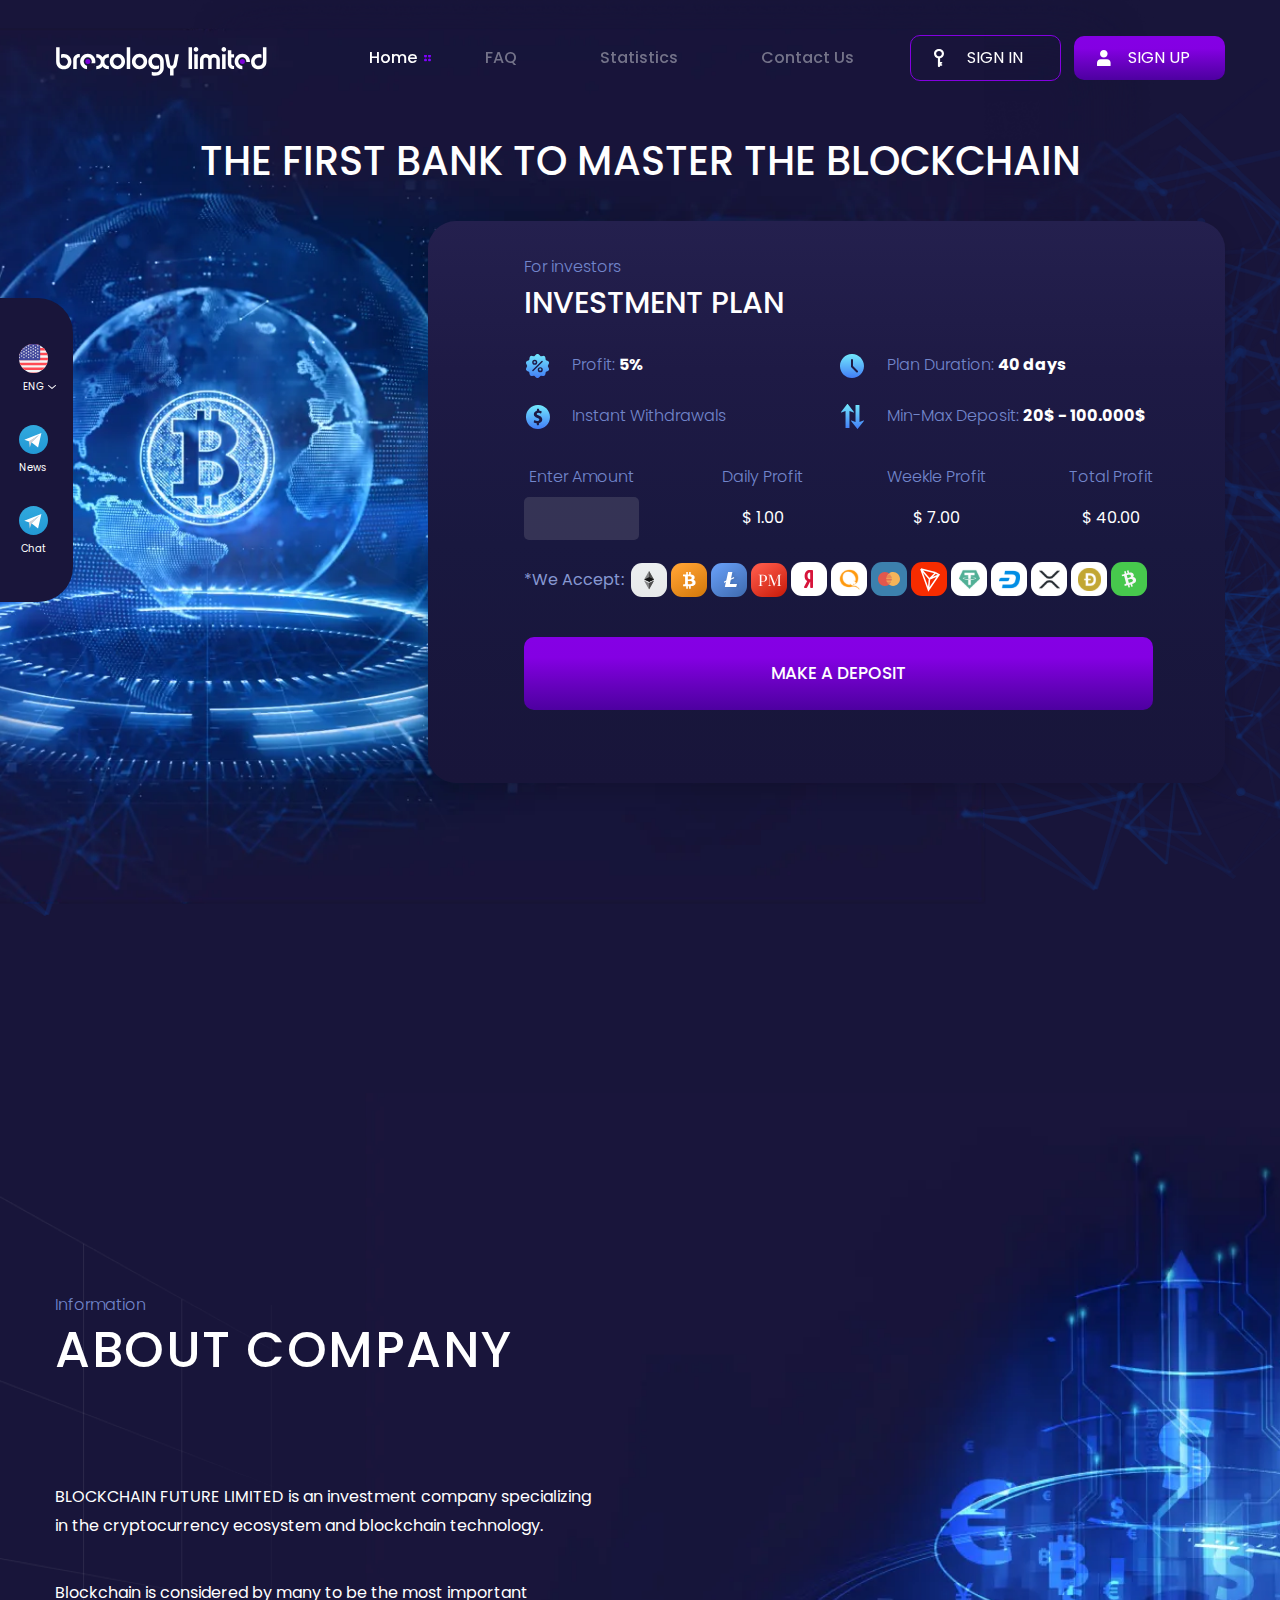
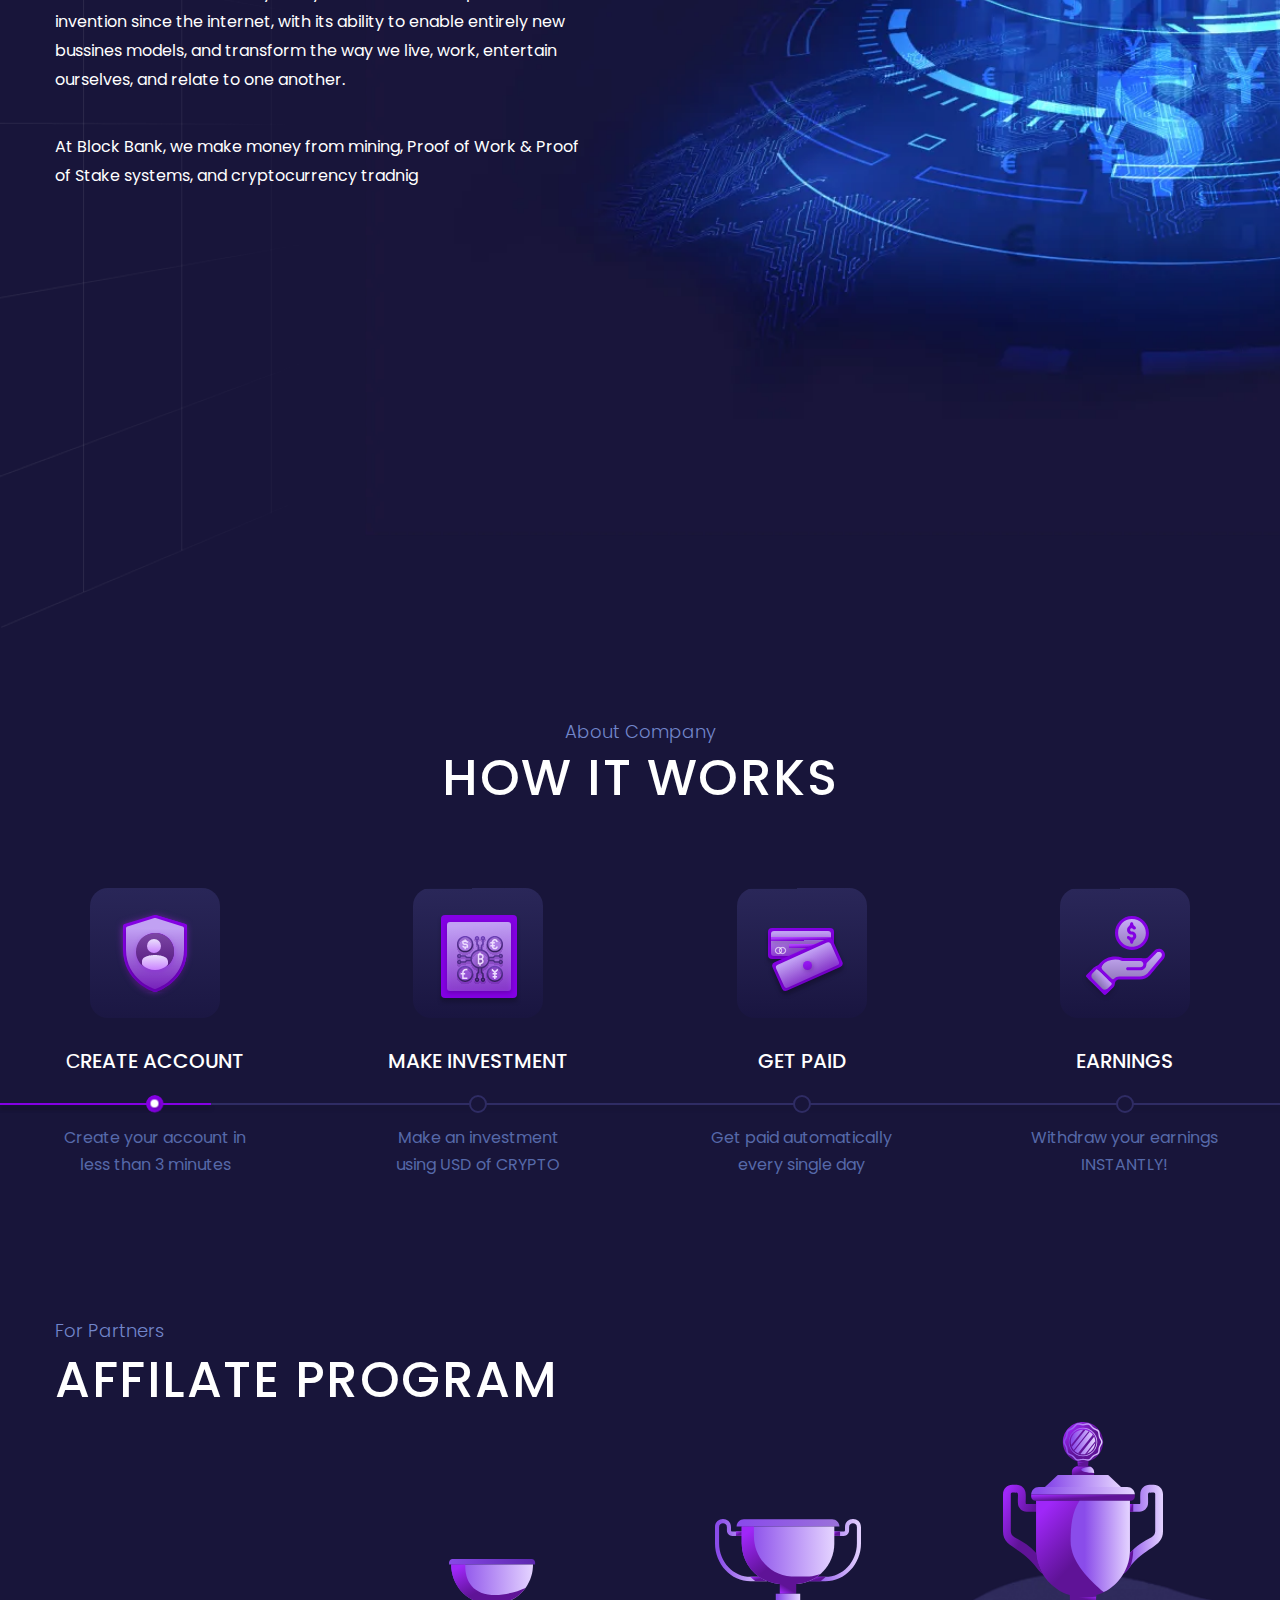
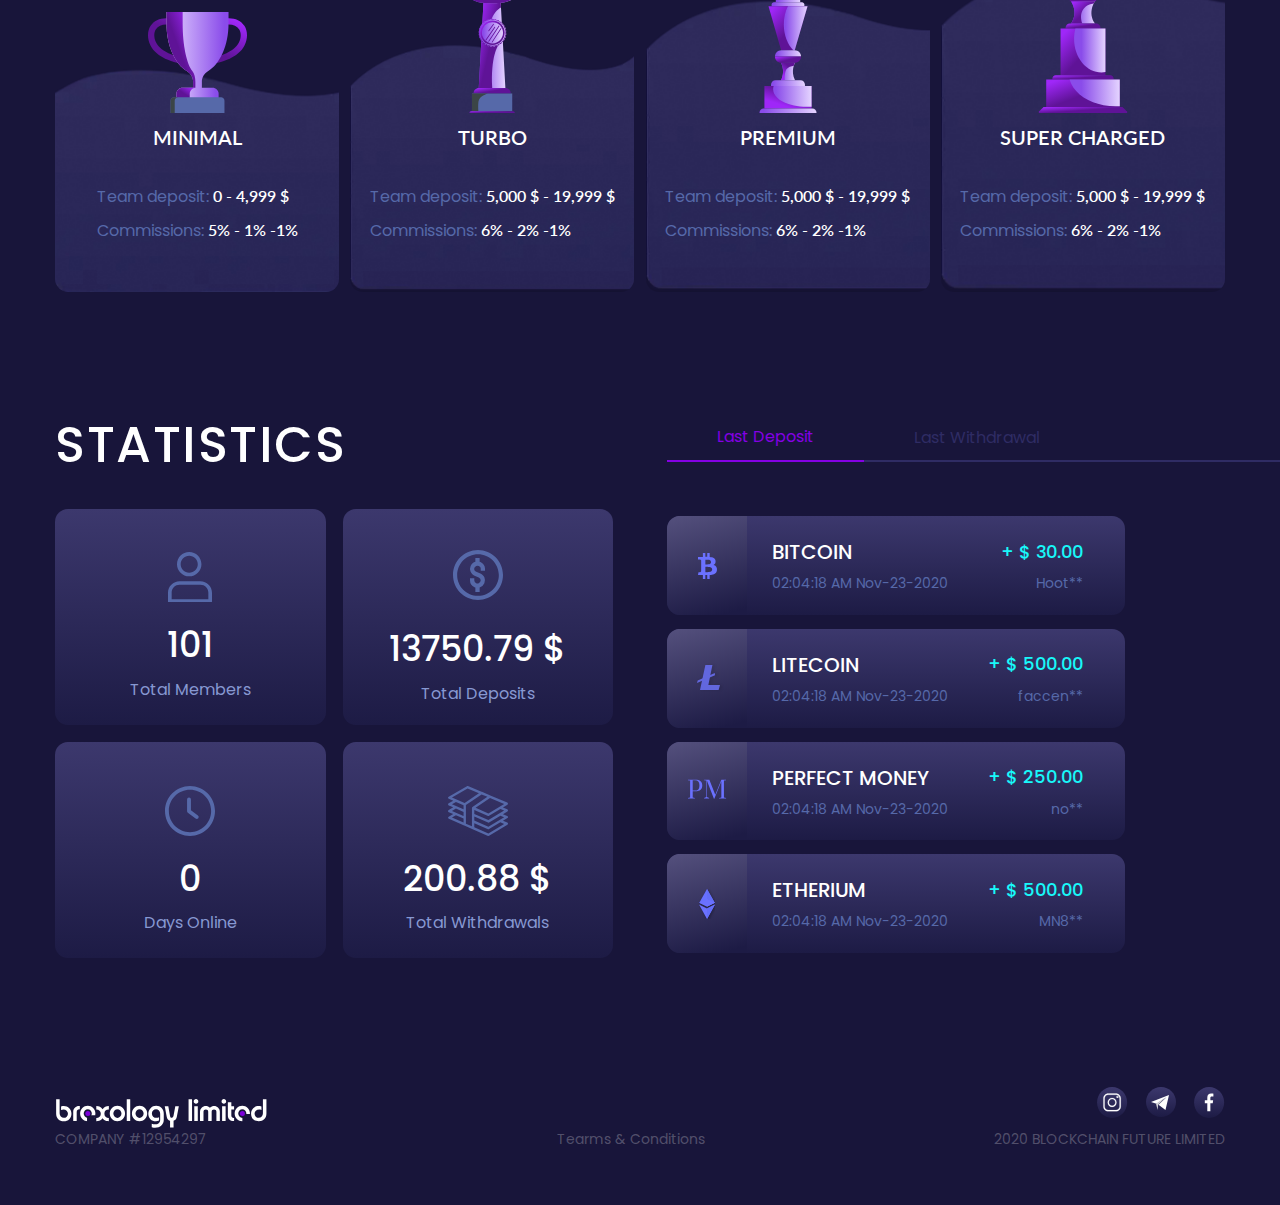
==== commit 72c25484: "Project is finished." ====
--- a/index.html
+++ b/index.html
@@ -20,6 +20,10 @@
 			<div class="header__left logo"> 				<div class="header__language"> 					<picture><source srcset="img/usa.svg" type="image/webp"><img src="img/usa.svg" alt="img" class="header__language-img"></picture>+					<div class="header__language-menu">+						<picture><source srcset="img/russia.svg" type="image/webp"><img class="header__language-menu-img" src="img/russia.svg" alt="img"></picture>+						<picture><source srcset="img/russia.svg" type="image/webp"><img class="header__language-menu-img" src="img/russia.svg" alt="img"></picture>+					</div> 				</div> 				<a href="#" class="logo__link"> 				   <picture><source srcset="img/logo.svg" type="image/webp"><img class="logo__img" src="img/logo.svg" alt="broxology limitod"></picture>@@ -85,6 +89,20 @@
 					<p class="left-socials__language-text"> 						ENG 					</p>+					<div class="left-socials__menu">+						<div class="left-socials__menu-language">+							<picture><source srcset="img/russia.svg" type="image/webp"><img src="img/russia.svg" alt="img" class="left-socials__menu-img"></picture>+							<p class="left-socials__menu-text">+								RU+							</p>+						</div>+						<div class="left-socials__menu-language">+							<picture><source srcset="img/russia.svg" type="image/webp"><img src="img/russia.svg" alt="img" class="left-socials__menu-img"></picture>+							<p class="left-socials__menu-text">+								RU+							</p>+						</div>+					</div> 				</div> 				<a href="#" class="left-socials__link"> 					<picture><source srcset="img/telegram.svg" type="image/webp"><img src="img/telegram.svg" alt="telegram"></picture>--- a/css/style.min.css
+++ b/css/style.min.css
@@ -1 +1 @@
-@charset "UTF-8";@font-face{font-family:FuturaPT-Medium;font-display:swap;src:url(../fonts/FuturaPT-Medium.woff) format("woff"),url(../fonts/FuturaPT-Medium.woff2) format("woff2");font-weight:400;font-style:normal}*{padding:0;margin:0;border:0;-webkit-tap-highlight-color:transparent}*,:after,:before{-webkit-box-sizing:border-box;box-sizing:border-box;-webkit-tap-highlight-color:transparent}:active,:focus{outline:0}a:active,a:focus{outline:0}aside,footer,header,nav{display:block}body,html{height:100%;width:100%;font-size:100%;line-height:1;font-size:14px;-ms-text-size-adjust:100%;-moz-text-size-adjust:100%;-webkit-text-size-adjust:100%}button,input,textarea{font-family:inherit}input::-ms-clear{display:none}button{cursor:pointer}button::-moz-focus-inner{padding:0;border:0}a,a:visited{text-decoration:none}a:hover{text-decoration:none}ul li{list-style:none}img{vertical-align:top}h1,h2,h3,h4,h5,h6{font-size:inherit;font-weight:400}body,html{height:100%}body{font-family:Poppins,sans-serif;font-weight:400;font-size:16px;line-height:24px;color:#8798d2;overflow-x:hidden;background-color:#18153a}body.fixed{overflow:hidden}.wrapper{display:-webkit-box;display:-ms-flexbox;display:flex;-webkit-box-orient:vertical;-webkit-box-direction:normal;-ms-flex-direction:column;flex-direction:column;min-height:100%}.main{-webkit-box-flex:1;-ms-flex:1 0 auto;flex:1 0 auto}.footer{-webkit-box-flex:0;-ms-flex:0 0 auto;flex:0 0 auto}.container{max-width:1200px;margin:0 auto;padding:0 15px}.image-wrapper{background-image:url(../img/statistic-bg.png);background-size:cover;background-position:center;background-repeat:no-repeat}.slider__slide{width:325px!important}.slider__row{display:-webkit-box;display:-ms-flexbox;display:flex;-webkit-box-align:center;-ms-flex-align:center;align-items:center;margin-bottom:17px;width:100%}.slider__row:last-child{margin-bottom:0}.slider__slide-info{padding-left:10px;width:100%}.slider__slide-top{display:-webkit-box;display:-ms-flexbox;display:flex;-webkit-box-align:center;-ms-flex-align:center;align-items:center;-webkit-box-pack:justify;-ms-flex-pack:justify;justify-content:space-between;margin-bottom:1px}.slider__slide-title{font-size:17px;line-height:1.7;color:#fff}.slider__slide-price{font-weight:500;font-size:17px;line-height:1.7;text-transform:uppercase;color:#18f8fa}.slider__slide-bottom{display:-webkit-box;display:-ms-flexbox;display:flex;-webkit-box-align:center;-ms-flex-align:center;align-items:center;-webkit-box-pack:justify;-ms-flex-pack:justify;justify-content:space-between}.slider__slide-date{font-size:12px;line-height:1.7;color:#5669a9}.slider__slide-mode{font-size:12px;line-height:1.7;color:#fff}.slick-track{display:-webkit-box;display:-ms-flexbox;display:flex}.slick-list{overflow:hidden}.slick-dots{display:-webkit-box;display:-ms-flexbox;display:flex;-webkit-box-align:center;-ms-flex-align:center;align-items:center;-webkit-box-pack:center;-ms-flex-pack:center;justify-content:center;padding-top:60px}.slick-dots button{background-color:transparent;font-size:0;border-radius:50%;width:11px;height:11px;border:1px solid rgba(114,134,203,.51)}.slick-dots li.slick-active button{background-color:#8100df;border-color:#8100df}.slick-dots li+li{margin-left:30px}.btn{position:relative;background:-webkit-gradient(linear,left top,left bottom,from(#8500e5),color-stop(28.13%,#8400e3),color-stop(62.5%,#6901c1),to(#4d00a0));background:-o-linear-gradient(top,#8500e5 0,#8400e3 28.13%,#6901c1 62.5%,#4d00a0 100%);background:linear-gradient(180deg,#8500e5 0,#8400e3 28.13%,#6901c1 62.5%,#4d00a0 100%);border-radius:10px;z-index:1}.btn::after{content:'';position:absolute;width:100%;height:100%;top:0;left:0;right:0;background:-webkit-gradient(linear,left top,left bottom,from(#640ba4),color-stop(28.13%,#580c8e),color-stop(62.5%,#4f0a89),to(#401073));background:-o-linear-gradient(top,#640ba4 0,#580c8e 28.13%,#4f0a89 62.5%,#401073 100%);background:linear-gradient(180deg,#640ba4 0,#580c8e 28.13%,#4f0a89 62.5%,#401073 100%);opacity:0;-webkit-transition:opacity .3s;-o-transition:opacity .3s;transition:opacity .3s;border-radius:10px;z-index:-1}.btn:hover::after{opacity:1}.btn:active{background:-webkit-gradient(linear,left top,left bottom,from(#3c1856),color-stop(50%,#481f65),to(#31174d));background:-o-linear-gradient(top,#3c1856 0,#481f65 50%,#31174d 100%);background:linear-gradient(180deg,#3c1856 0,#481f65 50%,#31174d 100%)}.btn:active::after{display:none}.left-socials{background:#19153a;border-radius:0 35px 35px 0;position:fixed;left:0;top:50%;-webkit-transform:translateY(-50%);-ms-transform:translateY(-50%);transform:translateY(-50%);padding:46px 0;width:73px;padding-left:10px;padding-right:17px;z-index:10}.left-socials__language{margin-bottom:31px;cursor:pointer}.left-socials__language-img{border-radius:50%;margin:0 auto 6px auto;display:block}.left-socials__language-text{background-image:url(../img/arrow.svg);background-position:right center;background-repeat:no-repeat;background-size:8px 4px}.left-socials__language-text,.left-socials__text{font-size:10px;line-height:15px;color:#fff;text-align:center}.left-socials__link{display:block;margin-bottom:31px;-webkit-transition:opacity .3s;-o-transition:opacity .3s;transition:opacity .3s}.left-socials__link:active,.left-socials__link:hover{opacity:.6}.left-socials__link:last-child{margin-bottom:0}.left-socials__link img{display:block;margin:0 auto 6px auto}.header{padding-top:35px;padding-bottom:20px;position:fixed;width:100%;left:0;top:0;z-index:10;background-color:transparent;-webkit-transition:all .25s;-o-transition:all .25s;transition:all .25s}.header.scroll{padding:15px 0;background-color:#100e27}.header__body{display:-webkit-box;display:-ms-flexbox;display:flex;-webkit-box-align:center;-ms-flex-align:center;align-items:center;-webkit-box-pack:justify;-ms-flex-pack:justify;justify-content:space-between}.header__left{display:-webkit-box;display:-ms-flexbox;display:flex;-webkit-box-align:center;-ms-flex-align:center;align-items:center}.header__language{display:none;margin-right:15px;cursor:pointer}.header__language-img{border-radius:50%}.header__right{display:-webkit-box;display:-ms-flexbox;display:flex;-webkit-box-align:center;-ms-flex-align:center;align-items:center}.header__list{display:-webkit-box;display:-ms-flexbox;display:flex;-webkit-box-align:center;-ms-flex-align:center;align-items:center;margin-right:15px}.header__link{font-weight:500;color:#747389;margin:0 41.5px;position:relative;-webkit-transition:all .6s;-o-transition:all .6s;transition:all .6s}.header__link:before{content:"";width:0;height:.1em;position:absolute;bottom:-5px;left:0;background:#8100ff;-webkit-transition:all .3s;-o-transition:all .3s;transition:all .3s}.header__link:hover:before{width:100%;left:0;background:#8100ff}.header__link--active{color:#fff;padding-right:13.5px;margin-right:12.5px}.header__link--active::after{content:'';position:absolute;right:0;top:50%;width:7px;height:7px;-webkit-transform:translateY(-50%);-ms-transform:translateY(-50%);transform:translateY(-50%);background-image:url(../img/nav-active.svg);background-position:center}.header__enter{text-transform:uppercase}.header__socials{display:none;-webkit-box-align:center;-ms-flex-align:center;align-items:center;-ms-flex-pack:distribute;justify-content:space-around;width:330px;padding-bottom:40px}.header__socials-link img{width:58px;height:58px;margin-bottom:10px}.header__socials-text{text-align:center;color:#fff;font-size:18px}.header__signin,.header__signup{width:151px;text-align:center;padding:10px 0;border-radius:10px;display:inline-block;color:#fff;padding-left:18px;position:relative;z-index:1}.header__signin::before,.header__signup::before{content:'';position:absolute;left:23px;top:50%;-webkit-transform:translateY(-50%);-ms-transform:translateY(-50%);transform:translateY(-50%)}.header__signin::after,.header__signup::after{content:'';width:100%;height:100%;opacity:0;border-radius:10px;position:absolute;top:0;left:0;z-index:-1;-webkit-transition:opacity .3s;-o-transition:opacity .3s;transition:opacity .3s}.header__signin:hover::after,.header__signup:hover::after{opacity:1}.header__signin:active::after,.header__signup:active::after{display:none}.header__signin{border:1px solid #8300e1;-webkit-transition:background .3s;-o-transition:background .3s;transition:background .3s}.header__signin::before{background-image:url(../img/sign-in.svg);width:10px;height:18px}.header__signin::after{background:-webkit-gradient(linear,left top,left bottom,from(#8500e5),color-stop(28.13%,#8400e3),color-stop(62.5%,#6901c1),to(#4d00a0));background:-o-linear-gradient(top,#8500e5 0,#8400e3 28.13%,#6901c1 62.5%,#4d00a0 100%);background:linear-gradient(180deg,#8500e5 0,#8400e3 28.13%,#6901c1 62.5%,#4d00a0 100%)}.header__signin:active{background:-webkit-gradient(linear,left top,left bottom,from(#640ba4),color-stop(28.13%,#580c8e),color-stop(62.5%,#4f0a89),to(#401073));background:-o-linear-gradient(top,#640ba4 0,#580c8e 28.13%,#4f0a89 62.5%,#401073 100%);background:linear-gradient(180deg,#640ba4 0,#580c8e 28.13%,#4f0a89 62.5%,#401073 100%)}.header__signup{background:-webkit-gradient(linear,left top,left bottom,from(#8500e5),color-stop(28.13%,#8400e3),color-stop(62.5%,#6901c1),to(#4d00a0));background:-o-linear-gradient(top,#8500e5 0,#8400e3 28.13%,#6901c1 62.5%,#4d00a0 100%);background:linear-gradient(180deg,#8500e5 0,#8400e3 28.13%,#6901c1 62.5%,#4d00a0 100%);margin-left:9px}.header__signup::before{background-image:url(../img/sign-up.svg);width:14px;height:16px}.header__signup::after{background:-webkit-gradient(linear,left top,left bottom,from(#640ba4),color-stop(28.13%,#580c8e),color-stop(62.5%,#4f0a89),to(#401073));background:-o-linear-gradient(top,#640ba4 0,#580c8e 28.13%,#4f0a89 62.5%,#401073 100%);background:linear-gradient(180deg,#640ba4 0,#580c8e 28.13%,#4f0a89 62.5%,#401073 100%)}.header__signup:active{background:-webkit-gradient(linear,left top,left bottom,from(#3c1856),color-stop(50%,#481f65),to(#31174d));background:-o-linear-gradient(top,#3c1856 0,#481f65 50%,#31174d 100%);background:linear-gradient(180deg,#3c1856 0,#481f65 50%,#31174d 100%)}.header__burger{display:none}.bank{padding-top:131px;padding-bottom:310px;background-image:url(../img/bank-bg.png);background-repeat:no-repeat;background-size:cover;background-position:center}.bank__title{text-align:center;font-weight:500;font-size:40px;line-height:60px;color:#fff;max-width:90%;margin:0 auto 30px auto}.bank-wrapper{display:-webkit-box;display:-ms-flexbox;display:flex;-webkit-box-pack:end;-ms-flex-pack:end;justify-content:flex-end}.bank__card{width:797px;padding:34px 72px 73px 96px;background:-webkit-gradient(linear,left top,left bottom,from(#24204e),color-stop(26.43%,#1e1a45),color-stop(57.43%,#19183f),to(#18153a));background:-o-linear-gradient(top,#24204e 0,#1e1a45 26.43%,#19183f 57.43%,#18153a 100%);background:linear-gradient(180deg,#24204e 0,#1e1a45 26.43%,#19183f 57.43%,#18153a 100%);-webkit-box-shadow:0 8px 21px rgba(0,0,0,.15);box-shadow:0 8px 21px rgba(0,0,0,.15);border-radius:28px}.bank__card-uptitle{color:#7286cb;font-weight:300;margin-bottom:1px}.bank__card-title{font-weight:500;font-size:30px;line-height:45px;text-transform:uppercase;color:#fff;margin-bottom:28px}.bank__card-info{display:-webkit-box;display:-ms-flexbox;display:flex;-webkit-box-align:center;-ms-flex-align:center;align-items:center;-webkit-box-pack:justify;-ms-flex-pack:justify;justify-content:space-between;-ms-flex-wrap:wrap;flex-wrap:wrap;margin-bottom:10px}.bank__card-text{font-weight:300;color:#7286cb;-webkit-box-flex:0;-ms-flex:0 0 50%;flex:0 0 50%;position:relative;padding-left:48px;margin-bottom:27px}.bank__card-text::before{content:'';position:absolute;top:50%;left:0;-webkit-transform:translateY(-50%);-ms-transform:translateY(-50%);transform:translateY(-50%);width:26px;height:26px;background-position:center;background-repeat:no-repeat}.bank__card-text--profit::before{background-image:url(../img/bank-profit.svg)}.bank__card-text--withdrawals::before{background-image:url(../img/bank-withdrawals.svg)}.bank__card-text--duration::before{background-image:url(../img/bank-duration.svg)}.bank__card-text--deposit::before{background-image:url(../img/bank-deposit.svg)}.bank__card-text span{color:#fff;font-weight:700}.bank__calculator{display:-webkit-box;display:-ms-flexbox;display:flex;-webkit-box-pack:justify;-ms-flex-pack:justify;justify-content:space-between;margin-bottom:22px;text-align:center}.bank__accept{display:-webkit-box;display:-ms-flexbox;display:flex;-webkit-box-align:center;-ms-flex-align:center;align-items:center;margin-bottom:40px}.bank__accept-title{margin-right:6px}.bank__accept-images img{-webkit-transition:-webkit-transform .1s;transition:-webkit-transform .1s;-o-transition:transform .1s;transition:transform .1s;transition:transform .1s,-webkit-transform .1s;cursor:pointer}.bank__accept-images img:hover{-webkit-transform:scale(1.09);-ms-transform:scale(1.09);transform:scale(1.09)}.bank__btn{display:block;width:629px;max-width:100%;font-weight:500;font-size:17px;line-height:25px;text-transform:uppercase;color:#fff;text-align:center;padding:24px 4px}.calculator-wrapper:first-child .calculator__title{margin-bottom:8px}.calculator__title{color:#7286cb;font-weight:300;margin-bottom:17px}.calculator__input{background:rgba(62,60,92,.76);border-radius:5px;padding:9px 3px;width:115px;text-align:center;font-size:17px;line-height:25px;color:#fff}.calculator__result{color:#fff}.about{padding-top:200px;padding-bottom:400px;background-image:url(../img/about-bg.png);background-repeat:no-repeat;background-size:cover}.about__uptitle{font-weight:300;color:#7286cb;margin-bottom:1px}.about__title{font-weight:500;font-size:50px;line-height:64px;letter-spacing:.03em;text-transform:uppercase;color:#fff;margin-bottom:100px}.about-wrapper{max-width:538px}.about__text{line-height:29px;color:#fff;margin-bottom:38px}.work{padding-top:90px;position:relative}.work__line{position:absolute;bottom:73px;left:0;width:100%;height:2px;background-color:#2f2c64;-webkit-box-shadow:0 4px 4px rgba(0,0,0,.15);box-shadow:0 4px 4px rgba(0,0,0,.15);z-index:2}.work__line::before{content:'';position:absolute;left:0;top:0;width:24.5%;height:2px;background-color:#8400e4;-webkit-box-shadow:0 4px 4px rgba(0,0,0,.21);box-shadow:0 4px 4px rgba(0,0,0,.21)}.work__uptitle{text-align:center;margin-bottom:1px;font-weight:300;font-size:18px;line-height:27px;color:#7286cb}.work__title{margin-bottom:78px;text-align:center;font-weight:500;font-size:50px;line-height:64px;letter-spacing:.03em;text-transform:uppercase;color:#fff}.work__cards{display:-webkit-box;display:-ms-flexbox;display:flex;-webkit-box-align:start;-ms-flex-align:start;align-items:flex-start;-webkit-box-pack:justify;-ms-flex-pack:justify;justify-content:space-between}.work__card{max-width:200px}.work__card-img{display:block;margin:0 auto;margin-bottom:26px}.work__card-title{font-weight:500;font-size:20px;line-height:1.7;text-align:center;color:#fff;padding-bottom:46px;text-transform:uppercase;position:relative}.work__card-title::before{content:'';position:absolute;bottom:11px;left:50%;-webkit-transform:translateX(-50%);-ms-transform:translateX(-50%);transform:translateX(-50%);width:18px;height:18px;background-color:#18153a;border:2px solid #2f2c64;border-radius:50%;z-index:4}.work__card-title--first::before{background-image:url(../img/work-dot.svg);background-color:transparent;border:none;background-repeat:no-repeat;background-position:center}.work__card-text{line-height:1.7;text-align:center;color:#5669a9}.program{padding-top:139px;padding-bottom:98px}.program__uptitle{font-weight:300;font-size:18px;line-height:27px;color:#7286cb;margin-bottom:4px}.program__title{font-weight:450;font-size:50px;line-height:64px;letter-spacing:.03em;text-transform:uppercase;color:#fff;margin-bottom:10px}.program__cards{display:-webkit-box;display:-ms-flexbox;display:flex;-webkit-box-align:end;-ms-flex-align:end;align-items:flex-end;-webkit-box-pack:justify;-ms-flex-pack:justify;justify-content:space-between;-ms-flex-wrap:wrap;flex-wrap:wrap;margin-bottom:23px}.program__card{padding-bottom:43px;-webkit-box-flex:0;-ms-flex:0 0 284px;flex:0 0 284px;position:relative;border-radius:13px;display:-webkit-box;display:-ms-flexbox;display:flex;-webkit-box-orient:vertical;-webkit-box-direction:normal;-ms-flex-direction:column;flex-direction:column;-webkit-box-align:center;-ms-flex-align:center;align-items:center}.program__card::before{content:'';width:100%;position:absolute;left:0;bottom:0;z-index:-1;background-size:cover;border-radius:13px}.program__card--first::before{height:287px;background-image:url(../img/program-card-bg-1.png)}.program__card--second::before{height:314px;background-image:url(../img/program-card-bg-2.png)}.program__card--third::before{height:370px;background-image:url(../img/program-card-bg-2.png)}.program__card--fourth::before{height:406px;background-image:url(../img/program-card-bg-2.png);background-position:left}.program__card-img{display:block;margin:0 auto;margin-bottom:7px}.program__card-title{text-align:center;font-family:Lato;font-style:normal;font-weight:600;font-size:20px;line-height:1.7;color:#fff;margin-bottom:28px}.program__card-text{line-height:1.7;color:#5669a9;margin-bottom:5px}.program__card-text span{font-family:Lato;font-weight:600;line-height:1.7;text-align:center;color:#fff}.stats{padding-bottom:64px}.stats__body{display:grid;grid-template-columns:repeat(2,1fr);grid-gap:54px}.stats__title{font-weight:500;font-size:50px;line-height:64px;letter-spacing:.03em;text-transform:uppercase;color:#fff;margin-bottom:32px}.stats__cards{display:grid;grid-template-rows:repeat(2,1fr);grid-template-columns:repeat(2,1fr);grid-gap:17px}.stats__card{display:-webkit-box;display:-ms-flexbox;display:flex;-webkit-box-align:center;-ms-flex-align:center;align-items:center;-webkit-box-pack:center;-ms-flex-pack:center;justify-content:center;-webkit-box-orient:vertical;-webkit-box-direction:normal;-ms-flex-direction:column;flex-direction:column;background:-webkit-gradient(linear,left top,left bottom,from(#3c386d),to(#1d1b45));background:-o-linear-gradient(top,#3c386d 0,#1d1b45 100%);background:linear-gradient(180deg,#3c386d 0,#1d1b45 100%);border-radius:13px;padding:40px 0 17px;cursor:pointer;-webkit-transition:-webkit-transform .2s;transition:-webkit-transform .2s;-o-transition:transform .2s;transition:transform .2s;transition:transform .2s,-webkit-transform .2s;min-height:206px}.stats__card:hover{-webkit-transform:translateY(-2%);-ms-transform:translateY(-2%);transform:translateY(-2%)}.stats__card-img{margin-bottom:12px}.stats__card-number{font-weight:500;font-size:35px;line-height:177.5%;text-align:center;color:#fff}.stats__card-text{line-height:177.5%;color:#8798d2}.stats__btns{display:-webkit-box;display:-ms-flexbox;display:flex;-webkit-box-align:center;-ms-flex-align:center;align-items:center;position:relative;margin-bottom:54px}.stats__btns::before{content:'';position:absolute;bottom:0;left:0;width:100vw;height:2px;background-color:#2f2c64;z-index:-1}.stats__btn{padding:10px 50px;line-height:1.7;color:#2f2c64;cursor:pointer}.stats__btn.active{color:#8400e4;border-bottom:2px solid #8400e4}.stats__bottom-card{display:none}.stats__bottom-card.active{display:block}.stats__row{max-width:458px;background:-webkit-gradient(linear,left top,left bottom,from(#3c386d),to(#1d1b45));background:-o-linear-gradient(top,#3c386d 0,#1d1b45 100%);background:linear-gradient(180deg,#3c386d 0,#1d1b45 100%);border-radius:13px;padding:19px 42px 19px 105px;position:relative}.stats__row::before{content:'';position:absolute;left:0;top:0;width:80px;height:100%;background-repeat:no-repeat;background-position:center}.stats__row--bitcoin::before{background-image:url(../img/stats-img-1.svg)}.stats__row--litecoin::before{background-image:url(../img/stats-img-2.svg)}.stats__row--perfmoney::before{background-image:url(../img/stats-img-3.svg)}.stats__row--etherium::before{background-image:url(../img/stats-img-4.svg)}.stats__row+.stats__row{margin-top:14px}.stats__bottom-card-top{display:-webkit-box;display:-ms-flexbox;display:flex;-webkit-box-align:center;-ms-flex-align:center;align-items:center;-webkit-box-pack:justify;-ms-flex-pack:justify;justify-content:space-between;margin-bottom:3px}.stats__bottom-card-title{font-weight:500;font-size:20px;line-height:1.7;text-transform:uppercase;color:#fff}.stats__bottom-card-price{font-weight:500;font-size:18px;line-height:1.7;text-transform:uppercase;color:#18f8fa}.stats__bottom-card-bottom{display:-webkit-box;display:-ms-flexbox;display:flex;-webkit-box-align:center;-ms-flex-align:center;align-items:center;-webkit-box-pack:justify;-ms-flex-pack:justify;justify-content:space-between}.stats__bottom-card-date,.stats__bottom-card-mode{font-size:14px;line-height:1.7;color:#5669a9}.platform{padding-top:131px;padding-bottom:66px}.platform__uptitle{font-weight:300;color:#7286cb;margin-bottom:4px}.platform__title{font-weight:500;font-size:40px;line-height:51px;letter-spacing:.03em;text-transform:uppercase;margin-bottom:30px;color:#fff}.platform__cards{display:grid;grid-template-rows:repeat(2,1fr);grid-template-columns:repeat(4,1fr);grid-gap:13px}.platform__card{display:-webkit-box;display:-ms-flexbox;display:flex;-webkit-box-align:center;-ms-flex-align:center;align-items:center;-webkit-box-pack:center;-ms-flex-pack:center;justify-content:center;-webkit-box-orient:vertical;-webkit-box-direction:normal;-ms-flex-direction:column;flex-direction:column;background:-webkit-gradient(linear,left top,left bottom,from(#3c386d),to(#1d1b45));background:-o-linear-gradient(top,#3c386d 0,#1d1b45 100%);background:linear-gradient(180deg,#3c386d 0,#1d1b45 100%);border-radius:13px;padding:40px 0 17px;cursor:pointer;-webkit-transition:-webkit-transform .2s;transition:-webkit-transform .2s;-o-transition:transform .2s;transition:transform .2s;transition:transform .2s,-webkit-transform .2s;min-height:206px}.platform__card:hover{-webkit-transform:translateY(-2%);-ms-transform:translateY(-2%);transform:translateY(-2%)}.platform__card-img{margin-bottom:13px}.platform__card-number{font-weight:500;font-size:35px;line-height:1.77;color:#fff;margin-bottom:1px}.platform__card-number span{font-size:20px}.platform__card-text{line-height:1.7}.members{padding-bottom:38px}.members__uptitle{font-weight:300;color:#7286cb;margin-bottom:4px}.members__title{font-weight:500;font-size:40px;line-height:51px;letter-spacing:.03em;text-transform:uppercase;color:#fff;margin-bottom:30px}.members__cards{display:-webkit-box;display:-ms-flexbox;display:flex;-webkit-box-align:start;-ms-flex-align:start;align-items:flex-start;-webkit-box-pack:justify;-ms-flex-pack:justify;justify-content:space-between}.members__card{padding:41px 35px 50px;background:-webkit-gradient(linear,left top,left bottom,from(#3c386d),to(#1d1b45));background:-o-linear-gradient(top,#3c386d 0,#1d1b45 100%);background:linear-gradient(180deg,#3c386d 0,#1d1b45 100%);border-radius:13px}.members__card-title{font-weight:500;font-size:25px;line-height:1.7;color:#fff;margin-bottom:10px}.members__table td{padding-bottom:20px}.members__table-title{font-weight:500;line-height:1.7;text-align:left;color:rgba(210,219,250,.3);padding-bottom:16px}.members__table-title:last-of-type{padding-left:41px}.members__table-user{font-size:14px;line-height:177.5%;color:#fff;padding-right:35px}.members__table-amount{font-size:16px;line-height:1.7;color:#7286cb}.members__table-roi{padding-left:41px;line-height:1.7;color:#fff}.deposits{background-color:#18153a;padding-top:38px;padding-bottom:47px}.deposits__title{font-weight:500;font-size:30px;line-height:177.5%;text-transform:uppercase;color:#8400e4;margin-bottom:33px}.withdrawal{background-color:#18153a;padding-bottom:65px}.withdrawal__title{font-weight:500;font-size:30px;line-height:177.5%;text-transform:uppercase;color:#8400e4;margin-bottom:33px}.faq-main{background-image:url(../img/faq-bg.png);background-repeat:no-repeat;background-size:cover;background-position:center;background-attachment:fixed}.faq{padding-top:131px;padding-bottom:74px}.faq__uptitle{color:#7286cb;margin-bottom:4px}.faq__title{font-size:40px;line-height:51px;letter-spacing:.03em;text-transform:uppercase;font-weight:500;color:#fff;margin-bottom:30px}.faq__tabs{display:-webkit-box;display:-ms-flexbox;display:flex;-webkit-box-align:start;-ms-flex-align:start;align-items:flex-start}.faq__tabs-btns{display:block;margin-right:25px;border-radius:28px}.faq__tabs-list{padding:25px 0;background:-webkit-gradient(linear,left top,left bottom,from(#24204e),color-stop(26.43%,#1e1a45),color-stop(57.43%,#19183f),to(#18153a));background:-o-linear-gradient(top,#24204e 0,#1e1a45 26.43%,#19183f 57.43%,#18153a 100%);background:linear-gradient(180deg,#24204e 0,#1e1a45 26.43%,#19183f 57.43%,#18153a 100%);-webkit-box-shadow:0 8px 21px rgba(0,0,0,.15);box-shadow:0 8px 21px rgba(0,0,0,.15);border-radius:28px}.faq__tab{cursor:pointer;line-height:26px;color:#fff;padding:14px 90px 14px 45px;min-width:323px}.faq__tab.active{background:-o-linear-gradient(94.73deg,rgba(50,40,151,.39) -16.6%,rgba(26,24,64,.39) 232%,rgba(26,24,65,.39) 288.67%);background:linear-gradient(355.27deg,rgba(50,40,151,.39) -16.6%,rgba(26,24,64,.39) 232%,rgba(26,24,65,.39) 288.67%);position:relative}.faq__tab.active::before{content:'';position:absolute;top:0;left:0;width:4px;height:100%;background-color:#3022b5}.faq__tabs-info{display:none}.faq__tabs-info.active{display:block}.faq__tabs-spoiler{width:calc(1170px - 350px);background:-webkit-gradient(linear,left top,left bottom,from(#24204e),color-stop(26.43%,#1e1a45),color-stop(57.43%,#19183f),to(#18153a));background:-o-linear-gradient(top,#24204e 0,#1e1a45 26.43%,#19183f 57.43%,#18153a 100%);background:linear-gradient(180deg,#24204e 0,#1e1a45 26.43%,#19183f 57.43%,#18153a 100%);-webkit-box-shadow:0 8px 21px rgba(0,0,0,.15);box-shadow:0 8px 21px rgba(0,0,0,.15);border-radius:13px;margin-bottom:15px}.faq__tabs-title{padding:22px 20px 22px 42px;line-height:26px;color:#818ed3;position:relative;cursor:pointer}.faq__tabs-title.active .faq__tabs-cross::after,.faq__tabs-title.active .faq__tabs-cross::before{background-color:#8400e4}.faq__tabs-title.active .faq__tabs-cross::before{-webkit-transform:rotate(135deg);-ms-transform:rotate(135deg);transform:rotate(135deg)}.faq__tabs-title.active .faq__tabs-cross::after{-webkit-transform:rotate(45deg);-ms-transform:rotate(45deg);transform:rotate(45deg);top:9px}.faq__tabs-cross{display:block;width:18px;height:18px;position:absolute;top:50%;-webkit-transform:translateY(-50%);-ms-transform:translateY(-50%);transform:translateY(-50%);right:22px}.faq__tabs-cross::after,.faq__tabs-cross::before{content:'';position:absolute;width:100%;height:3px;top:0;right:0;background-color:#fff;-webkit-transition:-webkit-transform .3s;transition:-webkit-transform .3s;-o-transition:transform .3s;transition:transform .3s;transition:transform .3s,-webkit-transform .3s}.faq__tabs-cross::before{top:50%;-webkit-transform:translateY(-50%);-ms-transform:translateY(-50%);transform:translateY(-50%)}.faq__tabs-cross::after{-webkit-transform:rotate(90deg);-ms-transform:rotate(90deg);transform:rotate(90deg);top:8px}.faq__tabs-text{padding:10px 0 42px 42px;line-height:26px;color:#fff;width:77%;display:none}.contact-wrapper{background-image:url(../img/contact-bg.png);background-size:cover;background-repeat:no-repeat;background-position:bottom}.contact-wrapper .footer{background-color:transparent}.contact{padding-top:131px;padding-bottom:69px}.contact__uptitle{color:#7286cb;margin-bottom:4px}.contact__title{font-weight:500;font-size:40px;line-height:51px;letter-spacing:.03em;text-transform:uppercase;margin-bottom:30px;color:#fff}.contact__block{display:-webkit-box;display:-ms-flexbox;display:flex;-webkit-box-align:start;-ms-flex-align:start;align-items:flex-start;-webkit-box-pack:justify;-ms-flex-pack:justify;justify-content:space-between}.contact__form{padding:38px 51px 53px;background:-webkit-gradient(linear,left top,left bottom,from(#24204e),color-stop(26.43%,#1e1a45),color-stop(57.43%,#19183f),to(#18153a));background:-o-linear-gradient(top,#24204e 0,#1e1a45 26.43%,#19183f 57.43%,#18153a 100%);background:linear-gradient(180deg,#24204e 0,#1e1a45 26.43%,#19183f 57.43%,#18153a 100%);-webkit-box-shadow:0 8px 21px rgba(0,0,0,.15);box-shadow:0 8px 21px rgba(0,0,0,.15);border-radius:28px;max-width:589px;margin-right:57px}.contact__form-title{font-weight:500;font-size:30px;line-height:45px;color:#fff;margin-bottom:29px}.contact__form-input{padding:15px 20px 15px 53px;display:block;margin-bottom:15px;background-color:rgba(62,60,92,.46);color:#7286cb;border-radius:5px;width:100%;line-height:24px;font-size:16px}.contact__form-input::-webkit-input-placeholder{color:#7286cb;line-height:24px;font-size:16px}.contact__form-input::-moz-placeholder{color:#7286cb;line-height:24px;font-size:16px}.contact__form-input:-ms-input-placeholder{color:#7286cb;line-height:24px;font-size:16px}.contact__form-input::-ms-input-placeholder{color:#7286cb;line-height:24px;font-size:16px}.contact__form-input::placeholder{color:#7286cb;line-height:24px;font-size:16px}.contact__form-textarea{background-color:rgba(62,60,92,.46);color:#7286cb;border-radius:5px;padding-left:53px;max-width:100%;width:100%;resize:none;padding-top:18px;height:353px;padding-right:25px;display:block;margin-bottom:21px;font-size:16px;line-height:24px}.contact__form-textarea::-webkit-input-placeholder{color:#7286cb;line-height:24px;font-size:16px}.contact__form-textarea::-moz-placeholder{color:#7286cb;line-height:24px;font-size:16px}.contact__form-textarea:-ms-input-placeholder{color:#7286cb;line-height:24px;font-size:16px}.contact__form-textarea::-ms-input-placeholder{color:#7286cb;line-height:24px;font-size:16px}.contact__form-textarea::placeholder{color:#7286cb;line-height:24px;font-size:16px}.contact__form-wrapper{display:-webkit-box;display:-ms-flexbox;display:flex;-webkit-box-align:center;-ms-flex-align:center;align-items:center}.contact__form-numbers{background-color:rgba(62,60,92,.46);border-radius:5px;color:#7286cb;width:171px;padding:14px 0;text-align:center;margin-right:24px;font-size:16px;line-height:24px}.contact__form-numbers::-webkit-input-placeholder{color:#7286cb;font-size:16px;line-height:24px}.contact__form-numbers::-moz-placeholder{color:#7286cb;font-size:16px;line-height:24px}.contact__form-numbers:-ms-input-placeholder{color:#7286cb;font-size:16px;line-height:24px}.contact__form-numbers::-ms-input-placeholder{color:#7286cb;font-size:16px;line-height:24px}.contact__form-numbers::placeholder{color:#7286cb;font-size:16px;line-height:24px}.contact__form-btn{font-weight:500;font-size:15px;line-height:22px;text-transform:uppercase;color:#fff;padding:14px 0;width:291px}.contact__info{max-width:524px}.contact__info-title-top{font-size:20px;line-height:30px;text-transform:uppercase;color:#fff;margin-bottom:13px}.contact__info-text{line-height:26px;color:#fff;margin-bottom:13px}.contact__info-text--middle{margin-bottom:23px}.contact__info-text--bottom{margin-bottom:28px}.contact__info-btn{display:block;max-width:524px;width:100%;text-align:center;padding:13px 0;font-weight:500;font-size:17px;line-height:25px;text-transform:uppercase;color:#fff;margin-bottom:48px}.contact__info-title-bottom{font-weight:600;font-size:25px;line-height:37px;color:#fff;margin-bottom:12px}.contact__details-address,.contact__details-company,.contact__details-socials{padding-left:59px;position:relative}.contact__details-address::before,.contact__details-company::before,.contact__details-socials::before{content:'';position:absolute;left:0;top:0;background-repeat:no-repeat;background-position:center}.contact__details-title{color:#fff;margin-bottom:8px}.contact__details-text{color:#7286cb;margin-bottom:30px;max-width:330px}.contact__details-address::before{width:20px;height:27px;background-image:url(../img/contact-address.svg)}.contact__details-company::before{width:28px;height:28px;background-image:url(../img/contact-company.svg)}.contact__details-socials::before{width:28px;height:28px;background-image:url(../img/contact-socials.svg)}.contact__socials{margin-top:15px}.contact__link:hover{opacity:.6}.contact__link+.contact__link{margin-left:11px}.reg-wrapper{background-image:url(../img/reg-bg.png);background-size:cover;background-repeat:no-repeat}.reg{padding-top:143px;padding-bottom:45px}.reg__body{display:-webkit-box;display:-ms-flexbox;display:flex;-webkit-box-align:center;-ms-flex-align:center;align-items:center;-webkit-box-pack:center;-ms-flex-pack:center;justify-content:center}.reg__card{padding:44px 97px 90px;background:-webkit-gradient(linear,left top,left bottom,from(#24204e),color-stop(26.43%,#1e1a45),color-stop(57.43%,#19183f),to(#18153a));background:-o-linear-gradient(top,#24204e 0,#1e1a45 26.43%,#19183f 57.43%,#18153a 100%);background:linear-gradient(180deg,#24204e 0,#1e1a45 26.43%,#19183f 57.43%,#18153a 100%);-webkit-box-shadow:0 8px 21px rgba(0,0,0,.15);box-shadow:0 8px 21px rgba(0,0,0,.15);border-radius:28px;text-align:center;max-width:797px}.reg__uptitle{font-weight:300;color:#7286cb;margin-bottom:4px}.reg__title{font-size:40px;line-height:51px;letter-spacing:.03em;text-transform:uppercase;font-weight:500;color:#fff;margin-bottom:30px;max-width:90%}.reg__form-wrapper{margin-bottom:31px}.reg__input-wrapper{position:relative;margin-bottom:15px}.reg__input-wrapper::before{content:'';position:absolute;left:27px;top:50%;-webkit-transform:translateY(-50%);-ms-transform:translateY(-50%);transform:translateY(-50%)}.reg__input-wrapper--login::before{width:17px;height:20px;background-image:url(../img/reg-1.svg)}.reg__input-wrapper--email::before{width:21px;height:14px;background-image:url(../img/reg-2.svg)}.reg__input-wrapper--password::before{width:15px;height:20px;background-image:url(../img/reg-3.svg)}.reg__input-wrapper--airplane::before{width:18px;height:18px;background-image:url(../img/reg-4.svg)}.reg__input-wrapper--number::before{width:11px;height:20px;background-image:url(../img/reg-5.svg);margin-bottom:0}.reg__input{background:rgba(62,60,92,.46);border-radius:5px;font-size:16px;line-height:24px;color:#fff;padding:14px 0;padding-left:70px;width:100%;position:relative;padding-right:20px}.reg__input::-webkit-input-placeholder{font-size:16px;line-height:24px;color:#fff}.reg__input::-moz-placeholder{font-size:16px;line-height:24px;color:#fff}.reg__input:-ms-input-placeholder{font-size:16px;line-height:24px;color:#fff}.reg__input::-ms-input-placeholder{font-size:16px;line-height:24px;color:#fff}.reg__input::placeholder{font-size:16px;line-height:24px;color:#fff}.reg__checkbox{text-align:left;margin-bottom:32px;color:#fff}.reg__checkbox-container{position:relative;width:18px;height:18px;cursor:pointer;-webkit-user-select:none;-moz-user-select:none;-ms-user-select:none;user-select:none;padding-left:33px}.reg__checkbox-container input{position:absolute;opacity:0;cursor:pointer;height:0;width:0;-webkit-transition:-webkit-box-shadow .3s;transition:-webkit-box-shadow .3s;-o-transition:box-shadow .3s;transition:box-shadow .3s;transition:box-shadow .3s,-webkit-box-shadow .3s}.reg__checkbox-container input:checked~.reg__checkmark::after{display:block}.reg__checkbox-container .reg__checkmark::after{top:4px;left:4px;width:8px;height:8px;background:-webkit-gradient(linear,left top,left bottom,from(#8500e5),color-stop(28.13%,#8400e3),color-stop(62.5%,#6901c1),to(#4d00a0));background:-o-linear-gradient(top,#8500e5 0,#8400e3 28.13%,#6901c1 62.5%,#4d00a0 100%);background:linear-gradient(180deg,#8500e5 0,#8400e3 28.13%,#6901c1 62.5%,#4d00a0 100%);border-radius:50%}.reg__checkbox-container:hover input~.reg__checkmark{-webkit-box-shadow:0 0 20px #8400e4;box-shadow:0 0 20px #8400e4}.reg__checkmark{position:absolute;top:2px;left:0;height:18px;width:18px;border-radius:50%;border:1px solid #8400e4}.reg__checkmark::after{content:'';position:absolute;display:none}.reg__link{color:#7286cb}.reg__btn{width:603px;max-width:100%;padding:24px 0;font-weight:500;font-size:17px;line-height:25px;text-transform:uppercase;color:#fff}.footer{padding:65px 0 53px;background-color:#18153a}.footer__body{display:-webkit-box;display:-ms-flexbox;display:flex;-webkit-box-align:end;-ms-flex-align:end;align-items:flex-end;-webkit-box-pack:justify;-ms-flex-pack:justify;justify-content:space-between}.footer__right{display:-webkit-box;display:-ms-flexbox;display:flex;-webkit-box-orient:vertical;-webkit-box-direction:normal;-ms-flex-direction:column;flex-direction:column;-webkit-box-align:end;-ms-flex-align:end;align-items:flex-end}.footer__socials{margin-bottom:10px}.footer__link:hover{opacity:.6}.footer__link+.footer__link{margin-left:14px}.footer__company,.footer__conditions,.footer__copyright{font-size:14px;line-height:1.7;color:rgba(255,255,255,.26)}@media (max-width:1440px){.work__line::before{width:16.5%}}@media (max-width:1200px){.header__link{margin:0 20px}.header__link--active{margin-right:9px}.bank-wrapper{-webkit-box-pack:center;-ms-flex-pack:center;justify-content:center}.members__cards{-webkit-box-orient:vertical;-webkit-box-direction:normal;-ms-flex-direction:column;flex-direction:column;-webkit-box-align:center;-ms-flex-align:center;align-items:center}.members__card{margin-bottom:20px}.members__card:last-child{margin-bottom:0}.faq__tabs{-webkit-box-pack:center;-ms-flex-pack:center;justify-content:center}.faq__tabs-spoiler{width:700px}}@media (max-width:1050px){.faq__tabs-spoiler{width:500px}.faq__tabs-spoiler{width:370px}.faq__tabs-text{width:90%}}@media (max-width:1024px){.slider__slide{width:90%!important}}@media (max-width:1000px){.contact__form{max-width:478px}}@media (max-width:992px){.left-socials{display:none}.header{padding:15px 0;background-color:#100e27}.header__right{position:fixed;top:0;left:0;width:100%;height:100%;background-color:#100e27;-webkit-box-orient:vertical;-webkit-box-direction:normal;-ms-flex-direction:column;flex-direction:column;padding-top:90px;-webkit-transform:translateY(-100%);-ms-transform:translateY(-100%);transform:translateY(-100%);-webkit-transition:-webkit-transform .3s;transition:-webkit-transform .3s;-o-transition:transform .3s;transition:transform .3s;transition:transform .3s,-webkit-transform .3s;overflow-y:auto}.header__language{display:block}.header__right.active{-webkit-transform:translateY(0);-ms-transform:translateY(0);transform:translateY(0)}.header__list{-webkit-box-orient:vertical;-webkit-box-direction:normal;-ms-flex-direction:column;flex-direction:column;margin-right:0}.header__enter{display:-webkit-box;display:-ms-flexbox;display:flex;-webkit-box-orient:vertical;-webkit-box-direction:normal;-ms-flex-direction:column;flex-direction:column;-webkit-box-pack:center;-ms-flex-pack:center;justify-content:center;padding-bottom:40px}.header__socials{display:-webkit-box;display:-ms-flexbox;display:flex}.header__signup{margin:0;width:330px;font-size:24px;padding:14px 0}.header__signin{margin-bottom:30px;width:330px;font-size:24px;padding:14px 0}.header__link{display:block;margin:0;margin-bottom:40px;font-size:36px}.header__link::before{display:none}.header__burger{display:block;width:30px;height:30px;position:relative;cursor:pointer}.header__burger span{display:block;width:100%;height:4px;background-color:#fff;position:absolute;top:14px;-webkit-transition:-webkit-transform .3s;transition:-webkit-transform .3s;-o-transition:transform .3s;transition:transform .3s;transition:transform .3s,-webkit-transform .3s}.header__burger::after,.header__burger::before{content:'';position:absolute;left:0;right:0;width:100%;height:4px;background-color:#fff;-webkit-transition:-webkit-transform .3s;transition:-webkit-transform .3s;-o-transition:transform .3s;transition:transform .3s;transition:transform .3s,-webkit-transform .3s}.header__burger::after{bottom:0}.header__burger::before{top:0}.header__burger.active span{-webkit-transform:scale(0);-ms-transform:scale(0);transform:scale(0)}.header__burger.active::before{-webkit-transform:rotate(45deg);-ms-transform:rotate(45deg);transform:rotate(45deg);top:13px}.header__burger.active::after{-webkit-transform:rotate(-45deg);-ms-transform:rotate(-45deg);transform:rotate(-45deg);bottom:13px}.bank{background-position:center;padding-bottom:0}.platform{padding-top:105px}.platform__cards{grid-template-rows:repeat(3,1fr);grid-template-columns:repeat(3,1fr)}}@media (max-width:870px){.bank{padding-top:105px}.bank__card{width:100%;padding:30px 50px 55px}.bank__btn{width:100%}.bank__title{font-size:35px;width:100%;max-width:100%;line-height:1.45}.about{background-position:center;padding-top:110px;padding-bottom:110px}.about__title{font-size:45px;margin-bottom:50px}.about__text{margin-bottom:30px}.work{padding-top:30px}.work__title{font-size:45px;margin-bottom:40px}.work__line{display:none}.work__card-title{padding-bottom:15px}.work__card-title::before{display:none}.work__cards{-webkit-box-orient:vertical;-webkit-box-direction:normal;-ms-flex-direction:column;flex-direction:column;-webkit-box-align:center;-ms-flex-align:center;align-items:center}.work__card{margin-bottom:40px}.work__card:last-child{margin-bottom:0}.work__card-img{margin-bottom:20px}.program__title{font-size:45px}.program__cards{-webkit-box-pack:center;-ms-flex-pack:center;justify-content:center}.program__card{margin-bottom:20px}.program__card:nth-child(even){margin-left:15px}.stats__body{grid-template-columns:repeat(1,1fr)}.stats__title{font-size:45px}.stats__btns{-webkit-box-pack:center;-ms-flex-pack:center;justify-content:center}.stats__btns::before{width:100%}.stats__row{max-width:100%}.contact{padding-top:105px;padding-bottom:25px}.contact__title{font-size:35px}.contact__form{max-width:90%;width:90%;margin-bottom:30px;margin-right:0}.contact__form-btn{width:100%}.contact__block{-webkit-box-orient:vertical;-webkit-box-direction:normal;-ms-flex-direction:column;flex-direction:column;-webkit-box-pack:center;-ms-flex-pack:center;justify-content:center;-webkit-box-align:center;-ms-flex-align:center;align-items:center}.contact__info{max-width:80%;width:80%}.contact__info-btn{width:100%;max-width:100%}.reg{padding-top:105px}.reg__title{font-size:35px}.reg__card{padding-top:40px;padding-left:45px;padding-right:45px;padding-bottom:65px}}@media (max-width:770px){.faq{padding-top:105px}.faq__title{font-size:35px}.faq__tabs{-webkit-box-orient:vertical;-webkit-box-direction:normal;-ms-flex-direction:column;flex-direction:column;-webkit-box-pack:center;-ms-flex-pack:center;justify-content:center;-webkit-box-align:center;-ms-flex-align:center;align-items:center}.faq__tabs-btns{margin-right:0;width:100%;margin-bottom:30px}.faq__tab{min-width:0;padding:15px 0;text-align:center}.faq__tab.active::before{display:none}.faq__tabs-list{border-radius:0;padding:0;border-radius:10px}.faq__tab{border-radius:10px}.faq__tabs-spoiler{width:730px}}@media (max-width:768px){.platform__title{font-size:37px}.platform__cards{grid-template-rows:repeat(4,1fr);grid-template-columns:repeat(2,1fr)}.members__title{font-size:37px}.deposits__title{margin-bottom:30px}.withdrawal__title{margin-bottom:30px}}@media (max-width:750px){.faq__tabs-spoiler{width:590px}}@media (max-width:740px){.bank__card{padding:30px 40px}.bank__accept{display:block}.bank__accept-images{display:-webkit-box;display:-ms-flexbox;display:flex;-webkit-box-pack:justify;-ms-flex-pack:justify;justify-content:space-between}.bank__accept-title{margin-bottom:20px;font-size:18px}}@media (max-width:720px){.reg__btn{width:100%;max-width:100%}.reg__card{width:100%}}@media (max-width:676px){.slider__slide{width:100%!important;padding:0 30px}.footer__body{-webkit-box-orient:vertical;-webkit-box-direction:normal;-ms-flex-direction:column;flex-direction:column;-webkit-box-pack:center;-ms-flex-pack:center;justify-content:center;-webkit-box-align:center;-ms-flex-align:center;align-items:center}.footer__company{text-align:center;margin-bottom:20px}.footer__right{-webkit-box-align:center;-ms-flex-align:center;align-items:center;-webkit-box-pack:center;-ms-flex-pack:center;justify-content:center}.footer__logo{margin-bottom:0}.footer__conditions{margin-bottom:20px}.footer__socials{margin-bottom:5px}}@media (max-width:576px){.slider__slide{padding:0 10px}.header__link{margin-bottom:30px;font-size:30px}.header__signup{margin:0;width:300px;font-size:24px}.header__signin{margin-bottom:30px;width:300px;font-size:22px;padding:12px 0}.header__socials-link img{width:45px;height:45px}.header__socials-text{font-size:16px}.bank{background-image:none!important}.bank__title{font-size:30px;margin-bottom:20px}.bank__card{padding:15px 20px;position:relative;z-index:2}.bank__card::before{content:'';width:100%;height:100%;position:absolute;top:0;left:0;right:0;bottom:0;background-image:url(../img/calculator-bg.png);background-size:cover;background-position:center;background-repeat:no-repeat;z-index:-1;opacity:.125}.bank__card-title{margin-bottom:20px}.bank__card-info{-webkit-box-orient:vertical;-webkit-box-direction:normal;-ms-flex-direction:column;flex-direction:column}.bank__card-text{-webkit-box-flex:0;-ms-flex:0 0 100%;flex:0 0 100%;width:100%;margin-bottom:15px}.bank__calculator{display:grid;grid-template-columns:repeat(2,1fr);grid-gap:10px;margin-bottom:20px}.bank__accept-title{margin-bottom:10px}.bank__accept-images{-ms-flex-wrap:wrap;flex-wrap:wrap;-webkit-box-pack:center;-ms-flex-pack:center;justify-content:center}.bank__accept-images img{margin:5px}.about{padding-top:80px;padding-bottom:80px}.about__title{font-size:40px;margin-bottom:30px}.about__text{margin-bottom:20px;width:100%}.work{padding-top:30px}.work__title{font-size:40px;margin-bottom:30px}.program{padding-bottom:139px}.program__title{font-size:40px;margin-bottom:40px}.program__cards{-webkit-box-orient:vertical;-webkit-box-direction:normal;-ms-flex-direction:column;flex-direction:column;-webkit-box-align:center;-ms-flex-align:center;align-items:center}.program__card{margin-bottom:50px;width:75%}.program__card:last-child{margin-bottom:0}.program__card:nth-child(even){margin-left:0}.stats__title{font-size:40px;margin-bottom:30px}.stats__cards{grid-template-columns:1fr}.stats__row{max-width:100%;padding-right:10px;padding-left:85px}.stats__row::before{height:92px;border-radius:13px 0 0 13px}.stats__btn{padding:10px 0;margin:0 15px}.stats__bottom-card-price,.stats__bottom-card-title{font-size:16px}.platform__title{font-size:32px}.platform__cards{grid-template-rows:repeat(8,1fr);grid-template-columns:repeat(1,1fr)}.members__title{font-size:32px}.members__table-user{padding-right:20px}.members__table-roi{padding-left:20px}.members__card{padding-left:20px;padding-right:20px}.members__table-title:last-of-type{padding-left:20px}.faq__title{font-size:29px;margin-bottom:20px}.faq__tabs-spoiler{width:362px}.faq__tabs-text,.faq__tabs-title{padding-left:15px;padding-right:15px}.faq__tabs-title{padding-bottom:20px;padding-top:20px}.faq__tabs-title span{display:none}.faq__tabs-text{width:100%;padding-bottom:22px}.contact__title{font-size:29px}.contact__form{padding:30px 17px 35px;width:100%;max-width:100%}.contact__form-wrapper{-webkit-box-orient:vertical;-webkit-box-direction:normal;-ms-flex-direction:column;flex-direction:column}.contact__form-input,.contact__form-textarea{padding-left:20px}.contact__form-textarea{height:240px}.contact__form-numbers{width:100%;margin-right:0;margin-bottom:15px}.contact__info-btn{margin-bottom:30px}.contact__info{max-width:95%;width:95%}.contact__details-address,.contact__details-company,.contact__details-socials{padding-left:44px}.reg{padding-bottom:25px}.reg__title{font-size:29px;margin-bottom:20px}.reg__input{padding-left:50px}.reg__input-wrapper::before{left:15px}.reg__card{padding:25px 10px 25px}.reg__btn{font-size:14px;padding:18px 0;line-height:24px}}@media (max-width:450px){.calculator__title{margin-bottom:8px}.calculator__input{margin-bottom:0}}@media (max-width:360px){.stats__bottom-card-date{display:none}.stats__row{padding-left:90px}}@media (max-width:335px){.faq__tabs-spoiler{width:315px}}@media (max-width:330px){.slider__slide{padding:0 3px}}.webp .image-wrapper{background-image:url(../img/statistic-bg.webp)}.webp .bank{background-image:url(../img/bank-bg.webp)}.webp .about{background-image:url(../img/about-bg.webp)}.webp .program__card--first::before{background-image:url(../img/program-card-bg-1.webp)}.webp .program__card--second::before{background-image:url(../img/program-card-bg-2.webp)}.webp .program__card--third::before{background-image:url(../img/program-card-bg-2.webp)}.webp .program__card--fourth::before{background-image:url(../img/program-card-bg-2.webp)}.webp .faq-main{background-image:url(../img/faq-bg.webp)}.webp .contact-wrapper{background-image:url(../img/contact-bg.webp)}.webp .reg-wrapper{background-image:url(../img/reg-bg.webp)}@media (max-width:576px){.webp .bank__card::before{background-image:url(../img/calculator-bg.webp)}}+@charset "UTF-8";@font-face{font-family:FuturaPT-Medium;font-display:swap;src:url(../fonts/FuturaPT-Medium.woff) format("woff"),url(../fonts/FuturaPT-Medium.woff2) format("woff2");font-weight:400;font-style:normal}*{padding:0;margin:0;border:0;-webkit-tap-highlight-color:transparent}*,:after,:before{-webkit-box-sizing:border-box;box-sizing:border-box;-webkit-tap-highlight-color:transparent}:active,:focus{outline:0}a:active,a:focus{outline:0}aside,footer,header,nav{display:block}body,html{height:100%;width:100%;font-size:100%;line-height:1;font-size:14px;-ms-text-size-adjust:100%;-moz-text-size-adjust:100%;-webkit-text-size-adjust:100%}button,input,textarea{font-family:inherit}input::-ms-clear{display:none}button{cursor:pointer}button::-moz-focus-inner{padding:0;border:0}a,a:visited{text-decoration:none}a:hover{text-decoration:none}ul li{list-style:none}img{vertical-align:top}h1,h2,h3,h4,h5,h6{font-size:inherit;font-weight:400}body,html{height:100%}body{font-family:Poppins,sans-serif;font-weight:400;font-size:16px;line-height:24px;color:#8798d2;overflow-x:hidden;background-color:#18153a}body.fixed{overflow:hidden}.wrapper{display:-webkit-box;display:-ms-flexbox;display:flex;-webkit-box-orient:vertical;-webkit-box-direction:normal;-ms-flex-direction:column;flex-direction:column;min-height:100%}.main{-webkit-box-flex:1;-ms-flex:1 0 auto;flex:1 0 auto}.footer{-webkit-box-flex:0;-ms-flex:0 0 auto;flex:0 0 auto}.container{max-width:1200px;margin:0 auto;padding:0 15px}.image-wrapper{background-image:url(../img/statistic-bg.png);background-size:cover;background-position:center;background-repeat:no-repeat}.slider__slide{width:325px!important}.slider__row{display:-webkit-box;display:-ms-flexbox;display:flex;-webkit-box-align:center;-ms-flex-align:center;align-items:center;margin-bottom:17px;width:100%}.slider__row:last-child{margin-bottom:0}.slider__slide-info{padding-left:10px;width:100%}.slider__slide-top{display:-webkit-box;display:-ms-flexbox;display:flex;-webkit-box-align:center;-ms-flex-align:center;align-items:center;-webkit-box-pack:justify;-ms-flex-pack:justify;justify-content:space-between;margin-bottom:1px}.slider__slide-title{font-size:17px;line-height:1.7;color:#fff}.slider__slide-price{font-weight:500;font-size:17px;line-height:1.7;text-transform:uppercase;color:#18f8fa}.slider__slide-bottom{display:-webkit-box;display:-ms-flexbox;display:flex;-webkit-box-align:center;-ms-flex-align:center;align-items:center;-webkit-box-pack:justify;-ms-flex-pack:justify;justify-content:space-between}.slider__slide-date{font-size:12px;line-height:1.7;color:#5669a9}.slider__slide-mode{font-size:12px;line-height:1.7;color:#fff}.slick-track{display:-webkit-box;display:-ms-flexbox;display:flex}.slick-list{overflow:hidden}.slick-dots{display:-webkit-box;display:-ms-flexbox;display:flex;-webkit-box-align:center;-ms-flex-align:center;align-items:center;-webkit-box-pack:center;-ms-flex-pack:center;justify-content:center;padding-top:60px}.slick-dots button{background-color:transparent;font-size:0;border-radius:50%;width:11px;height:11px;border:1px solid rgba(114,134,203,.51)}.slick-dots li.slick-active button{background-color:#8100df;border-color:#8100df}.slick-dots li+li{margin-left:30px}.btn{position:relative;background:-webkit-gradient(linear,left top,left bottom,from(#8500e5),color-stop(28.13%,#8400e3),color-stop(62.5%,#6901c1),to(#4d00a0));background:-o-linear-gradient(top,#8500e5 0,#8400e3 28.13%,#6901c1 62.5%,#4d00a0 100%);background:linear-gradient(180deg,#8500e5 0,#8400e3 28.13%,#6901c1 62.5%,#4d00a0 100%);border-radius:10px;z-index:1}.btn::after{content:'';position:absolute;width:100%;height:100%;top:0;left:0;right:0;background:-webkit-gradient(linear,left top,left bottom,from(#640ba4),color-stop(28.13%,#580c8e),color-stop(62.5%,#4f0a89),to(#401073));background:-o-linear-gradient(top,#640ba4 0,#580c8e 28.13%,#4f0a89 62.5%,#401073 100%);background:linear-gradient(180deg,#640ba4 0,#580c8e 28.13%,#4f0a89 62.5%,#401073 100%);opacity:0;-webkit-transition:opacity .3s;-o-transition:opacity .3s;transition:opacity .3s;border-radius:10px;z-index:-1}.btn:hover::after{opacity:1}.btn:active{background:-webkit-gradient(linear,left top,left bottom,from(#3c1856),color-stop(50%,#481f65),to(#31174d));background:-o-linear-gradient(top,#3c1856 0,#481f65 50%,#31174d 100%);background:linear-gradient(180deg,#3c1856 0,#481f65 50%,#31174d 100%)}.btn:active::after{display:none}.left-socials{background:#19153a;border-radius:0 35px 35px 0;position:fixed;left:0;top:50%;-webkit-transform:translateY(-50%);-ms-transform:translateY(-50%);transform:translateY(-50%);padding:46px 0;width:73px;padding-left:10px;padding-right:17px;z-index:10}.left-socials__language{margin-bottom:31px;cursor:pointer}.left-socials__language-img{border-radius:50%;margin:0 auto 6px auto;display:block}.left-socials__language-text{background-image:url(../img/arrow.svg);background-position:right center;background-repeat:no-repeat;background-size:8px 4px}.left-socials__language-text,.left-socials__text{font-size:10px;line-height:15px;color:#fff;text-align:center}.left-socials__link{display:block;margin-bottom:31px;-webkit-transition:opacity .3s;-o-transition:opacity .3s;transition:opacity .3s}.left-socials__link:active,.left-socials__link:hover{opacity:.6}.left-socials__link:last-child{margin-bottom:0}.left-socials__link img{display:block;margin:0 auto 6px auto}.left-socials__menu{position:absolute;right:-60px;top:35px;background-color:#19153a;padding:15px;border-radius:35px;display:none}.left-socials__menu.active{display:block}.left-socials__menu-language{margin-bottom:10px}.left-socials__menu-language:last-child{margin-bottom:0}.left-socials__menu-img{width:29px;height:29px;border-radius:50%;margin-bottom:6px}.left-socials__menu-text{text-align:center;font-size:10px;line-height:15px;color:#fff}.header{padding-top:35px;padding-bottom:20px;position:fixed;width:100%;left:0;top:0;z-index:10;background-color:transparent;-webkit-transition:all .25s;-o-transition:all .25s;transition:all .25s}.header.scroll{padding:15px 0;background-color:#100e27}.header__body{display:-webkit-box;display:-ms-flexbox;display:flex;-webkit-box-align:center;-ms-flex-align:center;align-items:center;-webkit-box-pack:justify;-ms-flex-pack:justify;justify-content:space-between}.header__left{display:-webkit-box;display:-ms-flexbox;display:flex;-webkit-box-align:center;-ms-flex-align:center;align-items:center}.header__language{display:none;margin-right:15px;cursor:pointer}.header__language-img{border-radius:50%}.header__right{display:-webkit-box;display:-ms-flexbox;display:flex;-webkit-box-align:center;-ms-flex-align:center;align-items:center}.header__list{display:-webkit-box;display:-ms-flexbox;display:flex;-webkit-box-align:center;-ms-flex-align:center;align-items:center;margin-right:15px}.header__link{font-weight:500;color:#747389;margin:0 41.5px;position:relative;-webkit-transition:all .6s;-o-transition:all .6s;transition:all .6s}.header__link:before{content:"";width:0;height:.1em;position:absolute;bottom:-5px;left:0;background:#8100ff;-webkit-transition:all .3s;-o-transition:all .3s;transition:all .3s}.header__link:hover:before{width:100%;left:0;background:#8100ff}.header__link--active{color:#fff;padding-right:13.5px;margin-right:12.5px}.header__link--active::after{content:'';position:absolute;right:0;top:50%;width:7px;height:7px;-webkit-transform:translateY(-50%);-ms-transform:translateY(-50%);transform:translateY(-50%);background-image:url(../img/nav-active.svg);background-position:center}.header__enter{text-transform:uppercase}.header__socials{display:none;-webkit-box-align:center;-ms-flex-align:center;align-items:center;-ms-flex-pack:distribute;justify-content:space-around;width:330px;padding-bottom:40px}.header__socials-link img{width:58px;height:58px;margin-bottom:10px}.header__socials-text{text-align:center;color:#fff;font-size:18px}.header__signin,.header__signup{width:151px;text-align:center;padding:10px 0;border-radius:10px;display:inline-block;color:#fff;padding-left:18px;position:relative;z-index:1}.header__signin::before,.header__signup::before{content:'';position:absolute;left:23px;top:50%;-webkit-transform:translateY(-50%);-ms-transform:translateY(-50%);transform:translateY(-50%)}.header__signin::after,.header__signup::after{content:'';width:100%;height:100%;opacity:0;border-radius:10px;position:absolute;top:0;left:0;z-index:-1;-webkit-transition:opacity .3s;-o-transition:opacity .3s;transition:opacity .3s}.header__signin:hover::after,.header__signup:hover::after{opacity:1}.header__signin:active::after,.header__signup:active::after{display:none}.header__signin{border:1px solid #8300e1;-webkit-transition:background .3s;-o-transition:background .3s;transition:background .3s}.header__signin::before{background-image:url(../img/sign-in.svg);width:10px;height:18px}.header__signin::after{background:-webkit-gradient(linear,left top,left bottom,from(#8500e5),color-stop(28.13%,#8400e3),color-stop(62.5%,#6901c1),to(#4d00a0));background:-o-linear-gradient(top,#8500e5 0,#8400e3 28.13%,#6901c1 62.5%,#4d00a0 100%);background:linear-gradient(180deg,#8500e5 0,#8400e3 28.13%,#6901c1 62.5%,#4d00a0 100%)}.header__signin:active{background:-webkit-gradient(linear,left top,left bottom,from(#640ba4),color-stop(28.13%,#580c8e),color-stop(62.5%,#4f0a89),to(#401073));background:-o-linear-gradient(top,#640ba4 0,#580c8e 28.13%,#4f0a89 62.5%,#401073 100%);background:linear-gradient(180deg,#640ba4 0,#580c8e 28.13%,#4f0a89 62.5%,#401073 100%)}.header__signup{background:-webkit-gradient(linear,left top,left bottom,from(#8500e5),color-stop(28.13%,#8400e3),color-stop(62.5%,#6901c1),to(#4d00a0));background:-o-linear-gradient(top,#8500e5 0,#8400e3 28.13%,#6901c1 62.5%,#4d00a0 100%);background:linear-gradient(180deg,#8500e5 0,#8400e3 28.13%,#6901c1 62.5%,#4d00a0 100%);margin-left:9px}.header__signup::before{background-image:url(../img/sign-up.svg);width:14px;height:16px}.header__signup::after{background:-webkit-gradient(linear,left top,left bottom,from(#640ba4),color-stop(28.13%,#580c8e),color-stop(62.5%,#4f0a89),to(#401073));background:-o-linear-gradient(top,#640ba4 0,#580c8e 28.13%,#4f0a89 62.5%,#401073 100%);background:linear-gradient(180deg,#640ba4 0,#580c8e 28.13%,#4f0a89 62.5%,#401073 100%)}.header__signup:active{background:-webkit-gradient(linear,left top,left bottom,from(#3c1856),color-stop(50%,#481f65),to(#31174d));background:-o-linear-gradient(top,#3c1856 0,#481f65 50%,#31174d 100%);background:linear-gradient(180deg,#3c1856 0,#481f65 50%,#31174d 100%)}.header__burger{display:none}.bank{padding-top:131px;padding-bottom:310px;background-image:url(../img/bank-bg.png);background-repeat:no-repeat;background-size:cover;background-position:center}.bank__title{text-align:center;font-weight:500;font-size:40px;line-height:60px;color:#fff;max-width:90%;margin:0 auto 30px auto}.bank-wrapper{display:-webkit-box;display:-ms-flexbox;display:flex;-webkit-box-pack:end;-ms-flex-pack:end;justify-content:flex-end}.bank__card{width:797px;padding:34px 72px 73px 96px;background:-webkit-gradient(linear,left top,left bottom,from(#24204e),color-stop(26.43%,#1e1a45),color-stop(57.43%,#19183f),to(#18153a));background:-o-linear-gradient(top,#24204e 0,#1e1a45 26.43%,#19183f 57.43%,#18153a 100%);background:linear-gradient(180deg,#24204e 0,#1e1a45 26.43%,#19183f 57.43%,#18153a 100%);-webkit-box-shadow:0 8px 21px rgba(0,0,0,.15);box-shadow:0 8px 21px rgba(0,0,0,.15);border-radius:28px}.bank__card-uptitle{color:#7286cb;font-weight:300;margin-bottom:1px}.bank__card-title{font-weight:500;font-size:30px;line-height:45px;text-transform:uppercase;color:#fff;margin-bottom:28px}.bank__card-info{display:-webkit-box;display:-ms-flexbox;display:flex;-webkit-box-align:center;-ms-flex-align:center;align-items:center;-webkit-box-pack:justify;-ms-flex-pack:justify;justify-content:space-between;-ms-flex-wrap:wrap;flex-wrap:wrap;margin-bottom:10px}.bank__card-text{font-weight:300;color:#7286cb;-webkit-box-flex:0;-ms-flex:0 0 50%;flex:0 0 50%;position:relative;padding-left:48px;margin-bottom:27px}.bank__card-text::before{content:'';position:absolute;top:50%;left:0;-webkit-transform:translateY(-50%);-ms-transform:translateY(-50%);transform:translateY(-50%);width:26px;height:26px;background-position:center;background-repeat:no-repeat}.bank__card-text--profit::before{background-image:url(../img/bank-profit.svg)}.bank__card-text--withdrawals::before{background-image:url(../img/bank-withdrawals.svg)}.bank__card-text--duration::before{background-image:url(../img/bank-duration.svg)}.bank__card-text--deposit::before{background-image:url(../img/bank-deposit.svg)}.bank__card-text span{color:#fff;font-weight:700}.bank__calculator{display:-webkit-box;display:-ms-flexbox;display:flex;-webkit-box-pack:justify;-ms-flex-pack:justify;justify-content:space-between;margin-bottom:22px;text-align:center}.bank__accept{display:-webkit-box;display:-ms-flexbox;display:flex;-webkit-box-align:center;-ms-flex-align:center;align-items:center;margin-bottom:40px}.bank__accept-title{margin-right:6px}.bank__accept-images img{-webkit-transition:-webkit-transform .1s;transition:-webkit-transform .1s;-o-transition:transform .1s;transition:transform .1s;transition:transform .1s,-webkit-transform .1s;cursor:pointer}.bank__accept-images img:hover{-webkit-transform:scale(1.09);-ms-transform:scale(1.09);transform:scale(1.09)}.bank__btn{display:block;width:629px;max-width:100%;font-weight:500;font-size:17px;line-height:25px;text-transform:uppercase;color:#fff;text-align:center;padding:24px 4px}.calculator-wrapper:first-child .calculator__title{margin-bottom:8px}.calculator__title{color:#7286cb;font-weight:300;margin-bottom:17px}.calculator__input{background:rgba(62,60,92,.76);border-radius:5px;padding:9px 3px;width:115px;text-align:center;font-size:17px;line-height:25px;color:#fff}.calculator__result{color:#fff}.about{padding-top:200px;padding-bottom:400px;background-image:url(../img/about-bg.png);background-repeat:no-repeat;background-size:cover}.about__uptitle{font-weight:300;color:#7286cb;margin-bottom:1px}.about__title{font-weight:500;font-size:50px;line-height:64px;letter-spacing:.03em;text-transform:uppercase;color:#fff;margin-bottom:100px}.about-wrapper{max-width:538px}.about__text{line-height:29px;color:#fff;margin-bottom:38px}.work{padding-top:90px;position:relative}.work__line{position:absolute;bottom:73px;left:0;width:100%;height:2px;background-color:#2f2c64;-webkit-box-shadow:0 4px 4px rgba(0,0,0,.15);box-shadow:0 4px 4px rgba(0,0,0,.15);z-index:2}.work__line::before{content:'';position:absolute;left:0;top:0;width:24.5%;height:2px;background-color:#8400e4;-webkit-box-shadow:0 4px 4px rgba(0,0,0,.21);box-shadow:0 4px 4px rgba(0,0,0,.21)}.work__uptitle{text-align:center;margin-bottom:1px;font-weight:300;font-size:18px;line-height:27px;color:#7286cb}.work__title{margin-bottom:78px;text-align:center;font-weight:500;font-size:50px;line-height:64px;letter-spacing:.03em;text-transform:uppercase;color:#fff}.work__cards{display:-webkit-box;display:-ms-flexbox;display:flex;-webkit-box-align:start;-ms-flex-align:start;align-items:flex-start;-webkit-box-pack:justify;-ms-flex-pack:justify;justify-content:space-between}.work__card{max-width:200px}.work__card-img{display:block;margin:0 auto;margin-bottom:26px}.work__card-title{font-weight:500;font-size:20px;line-height:1.7;text-align:center;color:#fff;padding-bottom:46px;text-transform:uppercase;position:relative}.work__card-title::before{content:'';position:absolute;bottom:11px;left:50%;-webkit-transform:translateX(-50%);-ms-transform:translateX(-50%);transform:translateX(-50%);width:18px;height:18px;background-color:#18153a;border:2px solid #2f2c64;border-radius:50%;z-index:4}.work__card-title--first::before{background-image:url(../img/work-dot.svg);background-color:transparent;border:none;background-repeat:no-repeat;background-position:center}.work__card-text{line-height:1.7;text-align:center;color:#5669a9}.program{padding-top:139px;padding-bottom:98px}.program__uptitle{font-weight:300;font-size:18px;line-height:27px;color:#7286cb;margin-bottom:4px}.program__title{font-weight:450;font-size:50px;line-height:64px;letter-spacing:.03em;text-transform:uppercase;color:#fff;margin-bottom:10px}.program__cards{display:-webkit-box;display:-ms-flexbox;display:flex;-webkit-box-align:end;-ms-flex-align:end;align-items:flex-end;-webkit-box-pack:justify;-ms-flex-pack:justify;justify-content:space-between;-ms-flex-wrap:wrap;flex-wrap:wrap;margin-bottom:23px}.program__card{padding-bottom:43px;-webkit-box-flex:0;-ms-flex:0 0 284px;flex:0 0 284px;position:relative;border-radius:13px;display:-webkit-box;display:-ms-flexbox;display:flex;-webkit-box-orient:vertical;-webkit-box-direction:normal;-ms-flex-direction:column;flex-direction:column;-webkit-box-align:center;-ms-flex-align:center;align-items:center}.program__card::before{content:'';width:100%;position:absolute;left:0;bottom:0;z-index:-1;background-size:cover;border-radius:13px}.program__card--first::before{height:287px;background-image:url(../img/program-card-bg-1.png)}.program__card--second::before{height:314px;background-image:url(../img/program-card-bg-2.png)}.program__card--third::before{height:370px;background-image:url(../img/program-card-bg-2.png)}.program__card--fourth::before{height:406px;background-image:url(../img/program-card-bg-2.png);background-position:left}.program__card-img{display:block;margin:0 auto;margin-bottom:7px}.program__card-title{text-align:center;font-family:Lato;font-style:normal;font-weight:600;font-size:20px;line-height:1.7;color:#fff;margin-bottom:28px}.program__card-text{line-height:1.7;color:#5669a9;margin-bottom:5px}.program__card-text span{font-family:Lato;font-weight:600;line-height:1.7;text-align:center;color:#fff}.stats{padding-bottom:64px}.stats__body{display:grid;grid-template-columns:repeat(2,1fr);grid-gap:54px}.stats__title{font-weight:500;font-size:50px;line-height:64px;letter-spacing:.03em;text-transform:uppercase;color:#fff;margin-bottom:32px}.stats__cards{display:grid;grid-template-rows:repeat(2,1fr);grid-template-columns:repeat(2,1fr);grid-gap:17px}.stats__card{display:-webkit-box;display:-ms-flexbox;display:flex;-webkit-box-align:center;-ms-flex-align:center;align-items:center;-webkit-box-pack:center;-ms-flex-pack:center;justify-content:center;-webkit-box-orient:vertical;-webkit-box-direction:normal;-ms-flex-direction:column;flex-direction:column;background:-webkit-gradient(linear,left top,left bottom,from(#3c386d),to(#1d1b45));background:-o-linear-gradient(top,#3c386d 0,#1d1b45 100%);background:linear-gradient(180deg,#3c386d 0,#1d1b45 100%);border-radius:13px;padding:40px 0 17px;cursor:pointer;-webkit-transition:-webkit-transform .2s;transition:-webkit-transform .2s;-o-transition:transform .2s;transition:transform .2s;transition:transform .2s,-webkit-transform .2s;min-height:206px}.stats__card:hover{-webkit-transform:translateY(-2%);-ms-transform:translateY(-2%);transform:translateY(-2%)}.stats__card-img{margin-bottom:12px}.stats__card-number{font-weight:500;font-size:35px;line-height:177.5%;text-align:center;color:#fff}.stats__card-text{line-height:177.5%;color:#8798d2}.stats__btns{display:-webkit-box;display:-ms-flexbox;display:flex;-webkit-box-align:center;-ms-flex-align:center;align-items:center;position:relative;margin-bottom:54px}.stats__btns::before{content:'';position:absolute;bottom:0;left:0;width:100vw;height:2px;background-color:#2f2c64;z-index:-1}.stats__btn{padding:10px 50px;line-height:1.7;color:#2f2c64;cursor:pointer}.stats__btn.active{color:#8400e4;border-bottom:2px solid #8400e4}.stats__bottom-card{display:none}.stats__bottom-card.active{display:block}.stats__row{max-width:458px;background:-webkit-gradient(linear,left top,left bottom,from(#3c386d),to(#1d1b45));background:-o-linear-gradient(top,#3c386d 0,#1d1b45 100%);background:linear-gradient(180deg,#3c386d 0,#1d1b45 100%);border-radius:13px;padding:19px 42px 19px 105px;position:relative}.stats__row::before{content:'';position:absolute;left:0;top:0;width:80px;height:100%;background-repeat:no-repeat;background-position:center}.stats__row--bitcoin::before{background-image:url(../img/stats-img-1.svg)}.stats__row--litecoin::before{background-image:url(../img/stats-img-2.svg)}.stats__row--perfmoney::before{background-image:url(../img/stats-img-3.svg)}.stats__row--etherium::before{background-image:url(../img/stats-img-4.svg)}.stats__row+.stats__row{margin-top:14px}.stats__bottom-card-top{display:-webkit-box;display:-ms-flexbox;display:flex;-webkit-box-align:center;-ms-flex-align:center;align-items:center;-webkit-box-pack:justify;-ms-flex-pack:justify;justify-content:space-between;margin-bottom:3px}.stats__bottom-card-title{font-weight:500;font-size:20px;line-height:1.7;text-transform:uppercase;color:#fff}.stats__bottom-card-price{font-weight:500;font-size:18px;line-height:1.7;text-transform:uppercase;color:#18f8fa}.stats__bottom-card-bottom{display:-webkit-box;display:-ms-flexbox;display:flex;-webkit-box-align:center;-ms-flex-align:center;align-items:center;-webkit-box-pack:justify;-ms-flex-pack:justify;justify-content:space-between}.stats__bottom-card-date,.stats__bottom-card-mode{font-size:14px;line-height:1.7;color:#5669a9}.platform{padding-top:131px;padding-bottom:66px}.platform__uptitle{font-weight:300;color:#7286cb;margin-bottom:4px}.platform__title{font-weight:500;font-size:40px;line-height:51px;letter-spacing:.03em;text-transform:uppercase;margin-bottom:30px;color:#fff}.platform__cards{display:grid;grid-template-rows:repeat(2,1fr);grid-template-columns:repeat(4,1fr);grid-gap:13px}.platform__card{display:-webkit-box;display:-ms-flexbox;display:flex;-webkit-box-align:center;-ms-flex-align:center;align-items:center;-webkit-box-pack:center;-ms-flex-pack:center;justify-content:center;-webkit-box-orient:vertical;-webkit-box-direction:normal;-ms-flex-direction:column;flex-direction:column;background:-webkit-gradient(linear,left top,left bottom,from(#3c386d),to(#1d1b45));background:-o-linear-gradient(top,#3c386d 0,#1d1b45 100%);background:linear-gradient(180deg,#3c386d 0,#1d1b45 100%);border-radius:13px;padding:40px 0 17px;cursor:pointer;-webkit-transition:-webkit-transform .2s;transition:-webkit-transform .2s;-o-transition:transform .2s;transition:transform .2s;transition:transform .2s,-webkit-transform .2s;min-height:206px}.platform__card:hover{-webkit-transform:translateY(-2%);-ms-transform:translateY(-2%);transform:translateY(-2%)}.platform__card-img{margin-bottom:13px}.platform__card-number{font-weight:500;font-size:35px;line-height:1.77;color:#fff;margin-bottom:1px}.platform__card-number span{font-size:20px}.platform__card-text{line-height:1.7}.members{padding-bottom:38px}.members__uptitle{font-weight:300;color:#7286cb;margin-bottom:4px}.members__title{font-weight:500;font-size:40px;line-height:51px;letter-spacing:.03em;text-transform:uppercase;color:#fff;margin-bottom:30px}.members__cards{display:-webkit-box;display:-ms-flexbox;display:flex;-webkit-box-align:start;-ms-flex-align:start;align-items:flex-start;-webkit-box-pack:justify;-ms-flex-pack:justify;justify-content:space-between}.members__card{padding:41px 35px 50px;background:-webkit-gradient(linear,left top,left bottom,from(#3c386d),to(#1d1b45));background:-o-linear-gradient(top,#3c386d 0,#1d1b45 100%);background:linear-gradient(180deg,#3c386d 0,#1d1b45 100%);border-radius:13px}.members__card-title{font-weight:500;font-size:25px;line-height:1.7;color:#fff;margin-bottom:10px}.members__table td{padding-bottom:20px}.members__table-title{font-weight:500;line-height:1.7;text-align:left;color:rgba(210,219,250,.3);padding-bottom:16px}.members__table-title:last-of-type{padding-left:41px}.members__table-user{font-size:14px;line-height:177.5%;color:#fff;padding-right:35px}.members__table-amount{font-size:16px;line-height:1.7;color:#7286cb}.members__table-roi{padding-left:41px;line-height:1.7;color:#fff}.deposits{background-color:#18153a;padding-top:38px;padding-bottom:47px}.deposits__title{font-weight:500;font-size:30px;line-height:177.5%;text-transform:uppercase;color:#8400e4;margin-bottom:33px}.withdrawal{background-color:#18153a;padding-bottom:65px}.withdrawal__title{font-weight:500;font-size:30px;line-height:177.5%;text-transform:uppercase;color:#8400e4;margin-bottom:33px}.faq-wrapper{background-image:url(../img/faq-bg.png);background-repeat:no-repeat;background-size:cover;background-position:bottom}.faq-wrapper .footer{background-color:transparent}.faq{padding-top:131px;padding-bottom:74px}.faq__uptitle{color:#7286cb;margin-bottom:4px}.faq__title{font-size:40px;line-height:51px;letter-spacing:.03em;text-transform:uppercase;font-weight:500;color:#fff;margin-bottom:30px}.faq__tabs{display:-webkit-box;display:-ms-flexbox;display:flex;-webkit-box-align:start;-ms-flex-align:start;align-items:flex-start}.faq__tabs-btns{display:block;margin-right:25px;border-radius:28px}.faq__tabs-list{padding:25px 0;background:-webkit-gradient(linear,left top,left bottom,from(#24204e),color-stop(26.43%,#1e1a45),color-stop(57.43%,#19183f),to(#18153a));background:-o-linear-gradient(top,#24204e 0,#1e1a45 26.43%,#19183f 57.43%,#18153a 100%);background:linear-gradient(180deg,#24204e 0,#1e1a45 26.43%,#19183f 57.43%,#18153a 100%);-webkit-box-shadow:0 8px 21px rgba(0,0,0,.15);box-shadow:0 8px 21px rgba(0,0,0,.15);border-radius:28px}.faq__tab{cursor:pointer;line-height:26px;color:#fff;padding:14px 90px 14px 45px;min-width:323px}.faq__tab.active{background:-o-linear-gradient(94.73deg,rgba(50,40,151,.39) -16.6%,rgba(26,24,64,.39) 232%,rgba(26,24,65,.39) 288.67%);background:linear-gradient(355.27deg,rgba(50,40,151,.39) -16.6%,rgba(26,24,64,.39) 232%,rgba(26,24,65,.39) 288.67%);position:relative}.faq__tab.active::before{content:'';position:absolute;top:0;left:0;width:4px;height:100%;background-color:#3022b5}.faq__tabs-info{display:none}.faq__tabs-info.active{display:block}.faq__tabs-spoiler{width:calc(1170px - 350px);background:-webkit-gradient(linear,left top,left bottom,from(#24204e),color-stop(26.43%,#1e1a45),color-stop(57.43%,#19183f),to(#18153a));background:-o-linear-gradient(top,#24204e 0,#1e1a45 26.43%,#19183f 57.43%,#18153a 100%);background:linear-gradient(180deg,#24204e 0,#1e1a45 26.43%,#19183f 57.43%,#18153a 100%);-webkit-box-shadow:0 8px 21px rgba(0,0,0,.15);box-shadow:0 8px 21px rgba(0,0,0,.15);border-radius:13px;margin-bottom:15px}.faq__tabs-title{padding:22px 20px 22px 42px;line-height:26px;color:#818ed3;position:relative;cursor:pointer}.faq__tabs-title.active .faq__tabs-cross::after,.faq__tabs-title.active .faq__tabs-cross::before{background-color:#8400e4}.faq__tabs-title.active .faq__tabs-cross::before{-webkit-transform:rotate(135deg);-ms-transform:rotate(135deg);transform:rotate(135deg)}.faq__tabs-title.active .faq__tabs-cross::after{-webkit-transform:rotate(45deg);-ms-transform:rotate(45deg);transform:rotate(45deg);top:9px}.faq__tabs-cross{display:block;width:18px;height:18px;position:absolute;top:50%;-webkit-transform:translateY(-50%);-ms-transform:translateY(-50%);transform:translateY(-50%);right:22px}.faq__tabs-cross::after,.faq__tabs-cross::before{content:'';position:absolute;width:100%;height:3px;top:0;right:0;background-color:#fff;-webkit-transition:-webkit-transform .3s;transition:-webkit-transform .3s;-o-transition:transform .3s;transition:transform .3s;transition:transform .3s,-webkit-transform .3s}.faq__tabs-cross::before{top:50%;-webkit-transform:translateY(-50%);-ms-transform:translateY(-50%);transform:translateY(-50%)}.faq__tabs-cross::after{-webkit-transform:rotate(90deg);-ms-transform:rotate(90deg);transform:rotate(90deg);top:8px}.faq__tabs-text{padding:10px 0 42px 42px;line-height:26px;color:#fff;width:77%;display:none}.contact-wrapper{background-image:url(../img/contact-bg.png);background-size:cover;background-repeat:no-repeat;background-position:bottom}.contact-wrapper .footer{background-color:transparent}.contact{padding-top:131px;padding-bottom:69px}.contact__uptitle{color:#7286cb;margin-bottom:4px}.contact__title{font-weight:500;font-size:40px;line-height:51px;letter-spacing:.03em;text-transform:uppercase;margin-bottom:30px;color:#fff}.contact__block{display:-webkit-box;display:-ms-flexbox;display:flex;-webkit-box-align:start;-ms-flex-align:start;align-items:flex-start;-webkit-box-pack:justify;-ms-flex-pack:justify;justify-content:space-between}.contact__form{padding:38px 51px 53px;background:-webkit-gradient(linear,left top,left bottom,from(#24204e),color-stop(26.43%,#1e1a45),color-stop(57.43%,#19183f),to(#18153a));background:-o-linear-gradient(top,#24204e 0,#1e1a45 26.43%,#19183f 57.43%,#18153a 100%);background:linear-gradient(180deg,#24204e 0,#1e1a45 26.43%,#19183f 57.43%,#18153a 100%);-webkit-box-shadow:0 8px 21px rgba(0,0,0,.15);box-shadow:0 8px 21px rgba(0,0,0,.15);border-radius:28px;max-width:589px;margin-right:57px}.contact__form-title{font-weight:500;font-size:30px;line-height:45px;color:#fff;margin-bottom:29px}.contact__form-input{padding:15px 20px 15px 53px;display:block;margin-bottom:15px;background-color:rgba(62,60,92,.46);color:#7286cb;border-radius:5px;width:100%;line-height:24px;font-size:16px}.contact__form-input::-webkit-input-placeholder{color:#7286cb;line-height:24px;font-size:16px}.contact__form-input::-moz-placeholder{color:#7286cb;line-height:24px;font-size:16px}.contact__form-input:-ms-input-placeholder{color:#7286cb;line-height:24px;font-size:16px}.contact__form-input::-ms-input-placeholder{color:#7286cb;line-height:24px;font-size:16px}.contact__form-input::placeholder{color:#7286cb;line-height:24px;font-size:16px}.contact__form-textarea{background-color:rgba(62,60,92,.46);color:#7286cb;border-radius:5px;padding-left:53px;max-width:100%;width:100%;resize:none;padding-top:18px;height:353px;padding-right:25px;display:block;margin-bottom:21px;font-size:16px;line-height:24px}.contact__form-textarea::-webkit-input-placeholder{color:#7286cb;line-height:24px;font-size:16px}.contact__form-textarea::-moz-placeholder{color:#7286cb;line-height:24px;font-size:16px}.contact__form-textarea:-ms-input-placeholder{color:#7286cb;line-height:24px;font-size:16px}.contact__form-textarea::-ms-input-placeholder{color:#7286cb;line-height:24px;font-size:16px}.contact__form-textarea::placeholder{color:#7286cb;line-height:24px;font-size:16px}.contact__form-wrapper{display:-webkit-box;display:-ms-flexbox;display:flex;-webkit-box-align:center;-ms-flex-align:center;align-items:center}.contact__form-numbers{background-color:rgba(62,60,92,.46);border-radius:5px;color:#7286cb;width:171px;padding:14px 0;text-align:center;margin-right:24px;font-size:16px;line-height:24px}.contact__form-numbers::-webkit-input-placeholder{color:#7286cb;font-size:16px;line-height:24px}.contact__form-numbers::-moz-placeholder{color:#7286cb;font-size:16px;line-height:24px}.contact__form-numbers:-ms-input-placeholder{color:#7286cb;font-size:16px;line-height:24px}.contact__form-numbers::-ms-input-placeholder{color:#7286cb;font-size:16px;line-height:24px}.contact__form-numbers::placeholder{color:#7286cb;font-size:16px;line-height:24px}.contact__form-btn{font-weight:500;font-size:15px;line-height:22px;text-transform:uppercase;color:#fff;padding:14px 0;width:291px}.contact__info{max-width:524px}.contact__info-title-top{font-size:20px;line-height:30px;text-transform:uppercase;color:#fff;margin-bottom:13px}.contact__info-text{line-height:26px;color:#fff;margin-bottom:13px}.contact__info-text--middle{margin-bottom:23px}.contact__info-text--bottom{margin-bottom:28px}.contact__info-btn{display:block;max-width:524px;width:100%;text-align:center;padding:13px 0;font-weight:500;font-size:17px;line-height:25px;text-transform:uppercase;color:#fff;margin-bottom:48px}.contact__info-title-bottom{font-weight:600;font-size:25px;line-height:37px;color:#fff;margin-bottom:12px}.contact__details-address,.contact__details-company,.contact__details-socials{padding-left:59px;position:relative}.contact__details-address::before,.contact__details-company::before,.contact__details-socials::before{content:'';position:absolute;left:0;top:0;background-repeat:no-repeat;background-position:center}.contact__details-title{color:#fff;margin-bottom:8px}.contact__details-text{color:#7286cb;margin-bottom:30px;max-width:330px}.contact__details-address::before{width:20px;height:27px;background-image:url(../img/contact-address.svg)}.contact__details-company::before{width:28px;height:28px;background-image:url(../img/contact-company.svg)}.contact__details-socials::before{width:28px;height:28px;background-image:url(../img/contact-socials.svg)}.contact__socials{margin-top:15px}.contact__link:hover{opacity:.6}.contact__link+.contact__link{margin-left:11px}.reg-wrapper{background-image:url(../img/reg-bg.png);background-size:cover;background-repeat:no-repeat;background-position:bottom}.reg-wrapper .footer{background-color:transparent}.reg{padding-top:143px;padding-bottom:45px}.reg__body{display:-webkit-box;display:-ms-flexbox;display:flex;-webkit-box-align:center;-ms-flex-align:center;align-items:center;-webkit-box-pack:center;-ms-flex-pack:center;justify-content:center}.reg__card{padding:44px 97px 90px;background:-webkit-gradient(linear,left top,left bottom,from(#24204e),color-stop(26.43%,#1e1a45),color-stop(57.43%,#19183f),to(#18153a));background:-o-linear-gradient(top,#24204e 0,#1e1a45 26.43%,#19183f 57.43%,#18153a 100%);background:linear-gradient(180deg,#24204e 0,#1e1a45 26.43%,#19183f 57.43%,#18153a 100%);-webkit-box-shadow:0 8px 21px rgba(0,0,0,.15);box-shadow:0 8px 21px rgba(0,0,0,.15);border-radius:28px;text-align:center;max-width:797px}.reg__uptitle{font-weight:300;color:#7286cb;margin-bottom:4px}.reg__title{font-size:40px;line-height:51px;letter-spacing:.03em;text-transform:uppercase;font-weight:500;color:#fff;margin-bottom:30px;max-width:90%}.reg__form-wrapper{margin-bottom:31px}.reg__input-wrapper{position:relative;margin-bottom:15px}.reg__input-wrapper::before{content:'';position:absolute;left:27px;top:50%;-webkit-transform:translateY(-50%);-ms-transform:translateY(-50%);transform:translateY(-50%)}.reg__input-wrapper--login::before{width:17px;height:20px;background-image:url(../img/reg-1.svg)}.reg__input-wrapper--email::before{width:21px;height:14px;background-image:url(../img/reg-2.svg)}.reg__input-wrapper--password::before{width:15px;height:20px;background-image:url(../img/reg-3.svg)}.reg__input-wrapper--airplane::before{width:18px;height:18px;background-image:url(../img/reg-4.svg)}.reg__input-wrapper--number::before{width:11px;height:20px;background-image:url(../img/reg-5.svg);margin-bottom:0}.reg__input{background:rgba(62,60,92,.46);border-radius:5px;font-size:16px;line-height:24px;color:#fff;padding:14px 0;padding-left:70px;width:100%;position:relative;padding-right:20px}.reg__input::-webkit-input-placeholder{font-size:16px;line-height:24px;color:#fff}.reg__input::-moz-placeholder{font-size:16px;line-height:24px;color:#fff}.reg__input:-ms-input-placeholder{font-size:16px;line-height:24px;color:#fff}.reg__input::-ms-input-placeholder{font-size:16px;line-height:24px;color:#fff}.reg__input::placeholder{font-size:16px;line-height:24px;color:#fff}.reg__checkbox{text-align:left;margin-bottom:32px;color:#fff}.reg__checkbox-container{position:relative;width:18px;height:18px;cursor:pointer;-webkit-user-select:none;-moz-user-select:none;-ms-user-select:none;user-select:none;padding-left:33px}.reg__checkbox-container input{position:absolute;opacity:0;cursor:pointer;height:0;width:0;-webkit-transition:-webkit-box-shadow .3s;transition:-webkit-box-shadow .3s;-o-transition:box-shadow .3s;transition:box-shadow .3s;transition:box-shadow .3s,-webkit-box-shadow .3s}.reg__checkbox-container input:checked~.reg__checkmark::after{display:block}.reg__checkbox-container .reg__checkmark::after{top:4px;left:4px;width:8px;height:8px;background:-webkit-gradient(linear,left top,left bottom,from(#8500e5),color-stop(28.13%,#8400e3),color-stop(62.5%,#6901c1),to(#4d00a0));background:-o-linear-gradient(top,#8500e5 0,#8400e3 28.13%,#6901c1 62.5%,#4d00a0 100%);background:linear-gradient(180deg,#8500e5 0,#8400e3 28.13%,#6901c1 62.5%,#4d00a0 100%);border-radius:50%}.reg__checkbox-container:hover input~.reg__checkmark{-webkit-box-shadow:0 0 20px #8400e4;box-shadow:0 0 20px #8400e4}.reg__checkmark{position:absolute;top:2px;left:0;height:18px;width:18px;border-radius:50%;border:1px solid #8400e4}.reg__checkmark::after{content:'';position:absolute;display:none}.reg__link{color:#7286cb}.reg__btn{width:603px;max-width:100%;padding:24px 0;font-weight:500;font-size:17px;line-height:25px;text-transform:uppercase;color:#fff}.footer{padding:65px 0 53px;background-color:#18153a}.footer__body{display:-webkit-box;display:-ms-flexbox;display:flex;-webkit-box-align:end;-ms-flex-align:end;align-items:flex-end;-webkit-box-pack:justify;-ms-flex-pack:justify;justify-content:space-between}.footer__right{display:-webkit-box;display:-ms-flexbox;display:flex;-webkit-box-orient:vertical;-webkit-box-direction:normal;-ms-flex-direction:column;flex-direction:column;-webkit-box-align:end;-ms-flex-align:end;align-items:flex-end}.footer__socials{margin-bottom:10px}.footer__link:hover{opacity:.6}.footer__link+.footer__link{margin-left:14px}.footer__company,.footer__conditions,.footer__copyright{font-size:14px;line-height:1.7;color:rgba(255,255,255,.26)}@media (max-width:1440px){.work__line::before{width:16.5%}}@media (max-width:1200px){.header__link{margin:0 20px}.header__link--active{margin-right:9px}.bank-wrapper{-webkit-box-pack:center;-ms-flex-pack:center;justify-content:center}.members__cards{-webkit-box-orient:vertical;-webkit-box-direction:normal;-ms-flex-direction:column;flex-direction:column;-webkit-box-align:center;-ms-flex-align:center;align-items:center}.members__card{margin-bottom:20px}.members__card:last-child{margin-bottom:0}.faq__tabs{-webkit-box-pack:center;-ms-flex-pack:center;justify-content:center}.faq__tabs-spoiler{width:700px}}@media (max-width:1050px){.faq__tabs-spoiler{width:500px}.faq__tabs-spoiler{width:370px}.faq__tabs-text{width:90%}}@media (max-width:1024px){.slider__slide{width:90%!important}}@media (max-width:1000px){.contact__form{max-width:478px}}@media (max-width:992px){.left-socials{display:none}.header{padding:15px 0;background-color:#100e27}.header__right{position:fixed;top:0;left:0;width:100%;height:100%;background-color:#100e27;-webkit-box-orient:vertical;-webkit-box-direction:normal;-ms-flex-direction:column;flex-direction:column;padding-top:90px;-webkit-transform:translateY(-100%);-ms-transform:translateY(-100%);transform:translateY(-100%);-webkit-transition:-webkit-transform .3s;transition:-webkit-transform .3s;-o-transition:transform .3s;transition:transform .3s;transition:transform .3s,-webkit-transform .3s;overflow-y:auto}.header__language{display:block;position:relative}.header__language-menu{display:none;position:absolute;bottom:-145px;left:-12px;background-color:#100e27;padding:12px;border-radius:13px}.header__language-menu.active{display:block}.header__language-menu-img{width:29px;height:29px;margin-top:10px;margin-bottom:10px}.header__right.active{-webkit-transform:translateY(0);-ms-transform:translateY(0);transform:translateY(0)}.header__list{-webkit-box-orient:vertical;-webkit-box-direction:normal;-ms-flex-direction:column;flex-direction:column;margin-right:0}.header__enter{display:-webkit-box;display:-ms-flexbox;display:flex;-webkit-box-orient:vertical;-webkit-box-direction:normal;-ms-flex-direction:column;flex-direction:column;-webkit-box-pack:center;-ms-flex-pack:center;justify-content:center;padding-bottom:40px}.header__socials{display:-webkit-box;display:-ms-flexbox;display:flex}.header__signup{margin:0;width:330px;font-size:24px;padding:14px 0}.header__signin{margin-bottom:30px;width:330px;font-size:24px;padding:14px 0}.header__link{display:block;margin:0;margin-bottom:40px;font-size:36px}.header__link::before{display:none}.header__burger{display:block;width:30px;height:30px;position:relative;cursor:pointer}.header__burger span{display:block;width:100%;height:4px;background-color:#fff;position:absolute;top:14px;-webkit-transition:-webkit-transform .3s;transition:-webkit-transform .3s;-o-transition:transform .3s;transition:transform .3s;transition:transform .3s,-webkit-transform .3s}.header__burger::after,.header__burger::before{content:'';position:absolute;left:0;right:0;width:100%;height:4px;background-color:#fff;-webkit-transition:-webkit-transform .3s;transition:-webkit-transform .3s;-o-transition:transform .3s;transition:transform .3s;transition:transform .3s,-webkit-transform .3s}.header__burger::after{bottom:0}.header__burger::before{top:0}.header__burger.active span{-webkit-transform:scale(0);-ms-transform:scale(0);transform:scale(0)}.header__burger.active::before{-webkit-transform:rotate(45deg);-ms-transform:rotate(45deg);transform:rotate(45deg);top:13px}.header__burger.active::after{-webkit-transform:rotate(-45deg);-ms-transform:rotate(-45deg);transform:rotate(-45deg);bottom:13px}.bank{background-position:center;padding-bottom:0}.platform{padding-top:105px}.platform__cards{grid-template-rows:repeat(3,1fr);grid-template-columns:repeat(3,1fr)}}@media (max-width:870px){.bank{padding-top:105px}.bank__card{width:100%;padding:30px 50px 55px}.bank__btn{width:100%}.bank__title{font-size:35px;width:100%;max-width:100%;line-height:1.45}.about{background-position:center;padding-top:110px;padding-bottom:110px}.about__title{font-size:45px;margin-bottom:50px}.about__text{margin-bottom:30px}.work{padding-top:30px}.work__title{font-size:45px;margin-bottom:40px}.work__line{display:none}.work__card-title{padding-bottom:15px}.work__card-title::before{display:none}.work__cards{-webkit-box-orient:vertical;-webkit-box-direction:normal;-ms-flex-direction:column;flex-direction:column;-webkit-box-align:center;-ms-flex-align:center;align-items:center}.work__card{margin-bottom:40px}.work__card:last-child{margin-bottom:0}.work__card-img{margin-bottom:20px}.program__title{font-size:45px}.program__cards{-webkit-box-pack:center;-ms-flex-pack:center;justify-content:center}.program__card{margin-bottom:20px}.program__card:nth-child(even){margin-left:15px}.stats__body{grid-template-columns:repeat(1,1fr)}.stats__title{font-size:45px}.stats__btns{-webkit-box-pack:center;-ms-flex-pack:center;justify-content:center}.stats__btns::before{width:100%}.stats__row{max-width:100%}.contact{padding-top:105px;padding-bottom:25px}.contact__title{font-size:35px}.contact__form{max-width:90%;width:90%;margin-bottom:30px;margin-right:0}.contact__form-btn{width:100%}.contact__block{-webkit-box-orient:vertical;-webkit-box-direction:normal;-ms-flex-direction:column;flex-direction:column;-webkit-box-pack:center;-ms-flex-pack:center;justify-content:center;-webkit-box-align:center;-ms-flex-align:center;align-items:center}.contact__info{max-width:80%;width:80%}.contact__info-btn{width:100%;max-width:100%}.reg{padding-top:105px}.reg__title{font-size:35px}.reg__card{padding-top:40px;padding-left:45px;padding-right:45px;padding-bottom:65px}}@media (max-width:770px){.faq{padding-top:105px}.faq__title{font-size:35px}.faq__tabs{-webkit-box-orient:vertical;-webkit-box-direction:normal;-ms-flex-direction:column;flex-direction:column;-webkit-box-pack:center;-ms-flex-pack:center;justify-content:center;-webkit-box-align:center;-ms-flex-align:center;align-items:center}.faq__tabs-btns{margin-right:0;width:100%;margin-bottom:30px}.faq__tab{min-width:0;padding:15px 0;text-align:center}.faq__tab.active::before{display:none}.faq__tabs-list{border-radius:0;padding:0;border-radius:10px}.faq__tab{border-radius:10px}.faq__tabs-spoiler{width:730px}}@media (max-width:768px){.platform__title{font-size:37px}.platform__cards{grid-template-rows:repeat(4,1fr);grid-template-columns:repeat(2,1fr)}.members__title{font-size:37px}.deposits__title{margin-bottom:30px}.withdrawal__title{margin-bottom:30px}}@media (max-width:750px){.faq__tabs-spoiler{width:590px}}@media (max-width:740px){.bank__card{padding:30px 40px}.bank__accept{display:block}.bank__accept-images{display:-webkit-box;display:-ms-flexbox;display:flex;-webkit-box-pack:justify;-ms-flex-pack:justify;justify-content:space-between}.bank__accept-title{margin-bottom:20px;font-size:18px}}@media (max-width:720px){.reg__btn{width:100%;max-width:100%}.reg__card{width:100%}}@media (max-width:676px){.slider__slide{width:100%!important;padding:0 30px}.footer__body{-webkit-box-orient:vertical;-webkit-box-direction:normal;-ms-flex-direction:column;flex-direction:column;-webkit-box-pack:center;-ms-flex-pack:center;justify-content:center;-webkit-box-align:center;-ms-flex-align:center;align-items:center}.footer__company{text-align:center;margin-bottom:20px}.footer__right{-webkit-box-align:center;-ms-flex-align:center;align-items:center;-webkit-box-pack:center;-ms-flex-pack:center;justify-content:center}.footer__logo{margin-bottom:0}.footer__conditions{margin-bottom:20px}.footer__socials{margin-bottom:5px}}@media (max-width:576px){.slider__slide{padding:0 10px}.header__link{margin-bottom:30px;font-size:30px}.header__signup{margin:0;width:300px;font-size:24px}.header__signin{margin-bottom:30px;width:300px;font-size:22px;padding:12px 0}.header__socials-link img{width:45px;height:45px}.header__socials-text{font-size:16px}.bank{background-image:none!important}.bank__title{font-size:30px;margin-bottom:20px}.bank__card{padding:15px 20px;position:relative;z-index:2}.bank__card::before{content:'';width:100%;height:100%;position:absolute;top:0;left:0;right:0;bottom:0;background-image:url(../img/calculator-bg.png);background-size:cover;background-position:center;background-repeat:no-repeat;z-index:-1;opacity:.125}.bank__card-title{margin-bottom:20px}.bank__card-info{-webkit-box-orient:vertical;-webkit-box-direction:normal;-ms-flex-direction:column;flex-direction:column}.bank__card-text{-webkit-box-flex:0;-ms-flex:0 0 100%;flex:0 0 100%;width:100%;margin-bottom:15px}.bank__calculator{display:grid;grid-template-columns:repeat(2,1fr);grid-gap:10px;margin-bottom:20px}.bank__accept-title{margin-bottom:10px}.bank__accept-images{-ms-flex-wrap:wrap;flex-wrap:wrap;-webkit-box-pack:center;-ms-flex-pack:center;justify-content:center}.bank__accept-images img{margin:5px}.about{padding-top:80px;padding-bottom:80px}.about__title{font-size:40px;margin-bottom:30px}.about__text{margin-bottom:20px;width:100%}.work{padding-top:30px}.work__title{font-size:40px;margin-bottom:30px}.program{padding-bottom:139px}.program__title{font-size:40px;margin-bottom:40px}.program__cards{-webkit-box-orient:vertical;-webkit-box-direction:normal;-ms-flex-direction:column;flex-direction:column;-webkit-box-align:center;-ms-flex-align:center;align-items:center}.program__card{margin-bottom:50px;width:75%}.program__card:last-child{margin-bottom:0}.program__card:nth-child(even){margin-left:0}.stats__title{font-size:40px;margin-bottom:30px}.stats__cards{grid-template-columns:1fr}.stats__row{max-width:100%;padding-right:10px;padding-left:85px}.stats__row::before{height:92px;border-radius:13px 0 0 13px}.stats__btn{padding:10px 0;margin:0 15px}.stats__bottom-card-price,.stats__bottom-card-title{font-size:16px}.platform__title{font-size:32px}.platform__cards{grid-template-rows:repeat(8,1fr);grid-template-columns:repeat(1,1fr)}.members__title{font-size:32px}.members__table-user{padding-right:20px}.members__table-roi{padding-left:20px}.members__card{padding-left:20px;padding-right:20px}.members__table-title:last-of-type{padding-left:20px}.faq__title{font-size:29px;margin-bottom:20px}.faq__tabs-spoiler{width:362px}.faq__tabs-text,.faq__tabs-title{padding-left:15px;padding-right:15px}.faq__tabs-title{padding-bottom:20px;padding-top:20px}.faq__tabs-title span{display:none}.faq__tabs-text{width:100%;padding-bottom:22px}.contact__title{font-size:29px}.contact__form{padding:30px 17px 35px;width:100%;max-width:100%}.contact__form-wrapper{-webkit-box-orient:vertical;-webkit-box-direction:normal;-ms-flex-direction:column;flex-direction:column}.contact__form-input,.contact__form-textarea{padding-left:20px}.contact__form-textarea{height:240px}.contact__form-numbers{width:100%;margin-right:0;margin-bottom:15px}.contact__info-btn{margin-bottom:30px}.contact__info{max-width:95%;width:95%}.contact__details-address,.contact__details-company,.contact__details-socials{padding-left:44px}.reg{padding-bottom:25px}.reg__title{font-size:29px;margin-bottom:20px}.reg__input{padding-left:50px}.reg__input-wrapper::before{left:15px}.reg__card{padding:25px 10px 25px}.reg__btn{font-size:14px;padding:18px 0;line-height:24px}}@media (max-width:450px){.calculator__title{margin-bottom:8px}.calculator__input{margin-bottom:0}}@media (max-width:360px){.stats__bottom-card-date{display:none}.stats__row{padding-left:90px}}@media (max-width:335px){.faq__tabs-spoiler{width:315px}}@media (max-width:330px){.slider__slide{padding:0 3px}}.webp .image-wrapper{background-image:url(../img/statistic-bg.webp)}.webp .bank{background-image:url(../img/bank-bg.webp)}.webp .about{background-image:url(../img/about-bg.webp)}.webp .program__card--first::before{background-image:url(../img/program-card-bg-1.webp)}.webp .program__card--second::before{background-image:url(../img/program-card-bg-2.webp)}.webp .program__card--third::before{background-image:url(../img/program-card-bg-2.webp)}.webp .program__card--fourth::before{background-image:url(../img/program-card-bg-2.webp)}.webp .faq-wrapper{background-image:url(../img/faq-bg.webp)}.webp .contact-wrapper{background-image:url(../img/contact-bg.webp)}.webp .reg-wrapper{background-image:url(../img/reg-bg.webp)}@media (max-width:576px){.webp .bank__card::before{background-image:url(../img/calculator-bg.webp)}}